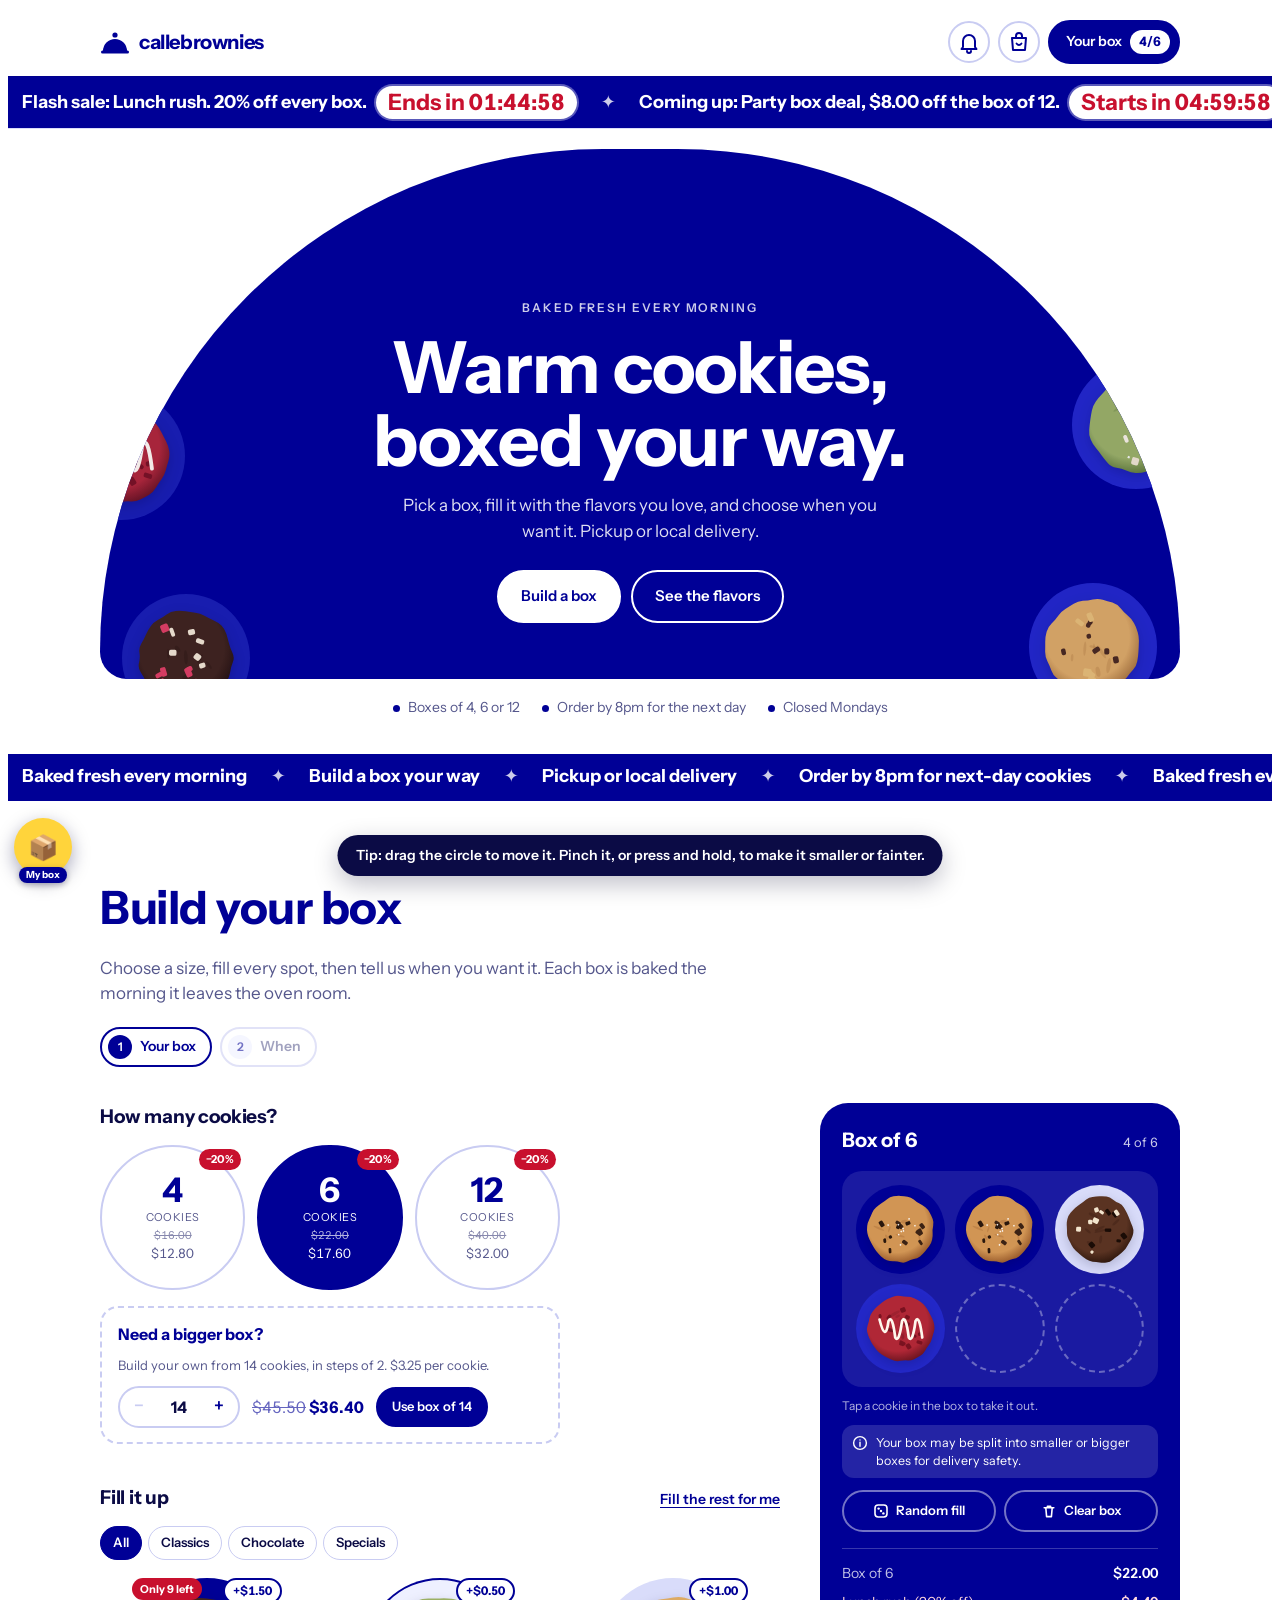
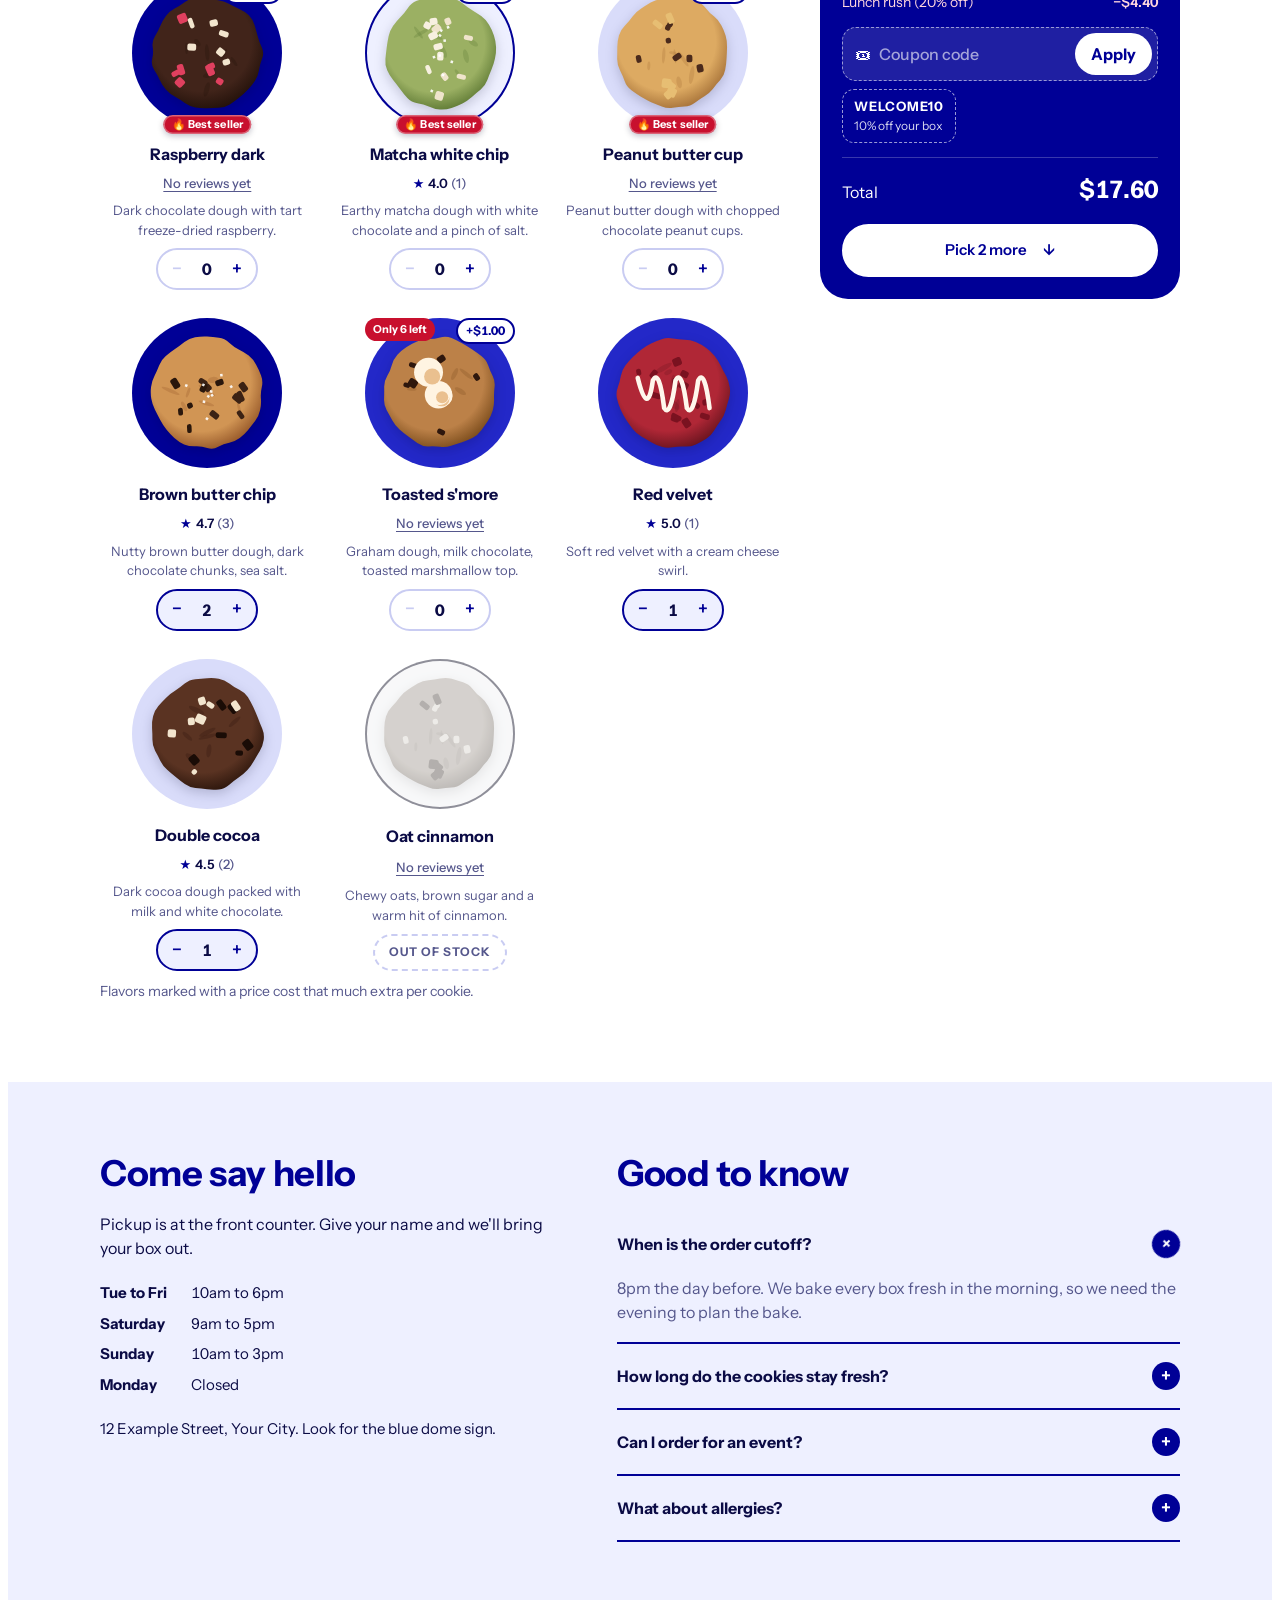
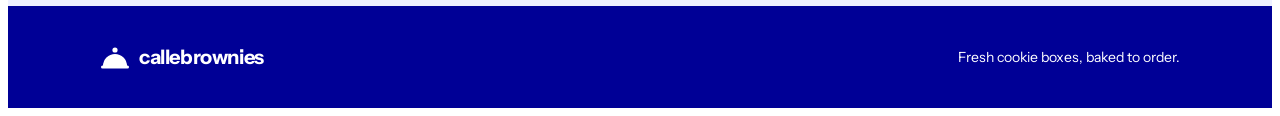
==== site/index.html @ 78f0a572 "Callebrownies: copy of the deliadmin shop, rebranded, with no Supabase/Netlify account attached Copi" ====
<!doctype html>
<html lang="en">
<head>
<meta charset="utf-8">
<meta name="viewport" content="width=device-width, initial-scale=1">
<meta name="theme-color" content="#000096">
<meta name="referrer" content="strict-origin-when-cross-origin">
<title>Callebrownies Cookie Boxes</title>
<link rel="icon" href="data:image/svg+xml,%3Csvg xmlns='http://www.w3.org/2000/svg' viewBox='0 0 32 32'%3E%3Ccircle cx='16' cy='16' r='15' fill='%23000096'/%3E%3C/svg%3E">
<link rel="preconnect" href="https://fonts.googleapis.com">
<link rel="preconnect" href="https://fonts.gstatic.com" crossorigin>
<link rel="stylesheet" href="https://fonts.googleapis.com/css2?family=Unbounded:wght@500;700;800&family=Instrument+Sans:wght@400;500;600;700&display=swap">
<link rel="stylesheet" href="styles.css">
</head>
<body>

<!-- ================= SHOP ================= -->
<div id="storeView">
<header class="top">
  <div class="wrap">
    <a class="logo" href="#top" aria-label="Callebrownies home">
      <span id="logoMark"><svg viewBox="0 0 30 24" aria-hidden="true"><path d="M3 21a12 12 0 0 1 24 0Z" fill="currentColor"/><circle cx="15" cy="5" r="2.6" fill="currentColor"/><rect x="1" y="20.5" width="28" height="3" rx="1.5" fill="currentColor"/></svg></span><span id="brandTxt">callebrownies</span>
    </a>
    <div class="top-actions">
      <button class="bagbtn bellbtn" id="bellBtn" type="button" aria-label="Notifications" aria-haspopup="dialog" aria-expanded="false"><svg viewBox="0 0 24 24" aria-hidden="true"><path d="M6 17V11a6 6 0 0 1 12 0v6l1.5 2h-15L6 17Z" fill="none" stroke="currentColor" stroke-width="2" stroke-linejoin="round"/><path d="M10 21a2 2 0 0 0 4 0" fill="none" stroke="currentColor" stroke-width="2" stroke-linecap="round"/></svg><span class="bagn" id="bellCount" hidden></span></button>
      <button class="bagbtn" id="moBtn" type="button" aria-label="My orders" title="My orders"><svg class="bagsvg" viewBox="0 0 24 24" aria-hidden="true"><path d="M5 8h14l-1 12H6L5 8Z" fill="none" stroke="currentColor" stroke-width="2" stroke-linejoin="round"/><path d="M9 8V6a3 3 0 0 1 6 0v2" fill="none" stroke="currentColor" stroke-width="2" stroke-linecap="round"/><path d="M9.5 13.5c.7 1 1.6 1.5 2.5 1.5s1.8-.5 2.5-1.5" fill="none" stroke="currentColor" stroke-width="1.8" stroke-linecap="round"/></svg><span class="bagn" id="moCount" hidden></span></button>
      <button class="pill" id="pillBtn" type="button">Your box <b id="pillCount">0/6</b></button>
    </div>
  </div>
  <div class="flash" id="flash" hidden aria-live="polite"></div>
</header>
<main id="top">
  <section class="hero wrap">
    <div class="dome" id="dome">
      <div class="hm" id="heroMedia" aria-hidden="true"></div><div class="ho" id="heroOverlay" aria-hidden="true"></div>
      <p class="eyebrow" id="heroEyebrow">Baked fresh every morning</p>
      <h1 id="heroTitle">Warm cookies, boxed your way.</h1>
      <p class="lede" id="heroLede">Pick a box, fill it with the flavors you love, and choose when you want it. Pickup or local delivery.</p>
      <div class="hero-ctas">
        <a class="btn btn-white" id="heroBtn1" href="#build">Build a box</a>
        <a class="btn btn-ghost" id="heroBtn2" href="#menu">See the flavors</a>
      </div>
    </div>
    <div class="hero-strip" id="heroStrip"></div>
  </section>

  <div id="lpTop"></div>
  <div class="marq" id="marq" hidden></div>

  <section class="build wrap" id="build">
    <div class="editbar" id="editBar" hidden></div>
    <div class="build-head">
      <h2 id="buildTitle">Build your box</h2>
      <p id="buildIntro">Choose a size, fill every spot, then tell us when you want it. Each box is baked the morning it leaves the oven room.</p>
      <div class="steps" role="tablist">
        <button class="step" id="tab1" type="button" aria-current="step"><i>1</i>Your box</button>
        <button class="step" id="tab2" type="button"><i>2</i>When</button>
      </div>
    </div>

    <div class="build-grid">
      <div class="build-main">
        <div id="step1">
          <div class="block">
            <h3 class="q">How many cookies?</h3>
            <div class="sizes" id="sizes"></div>
            <div class="gifthint" id="giftHint" hidden></div>
            <div class="custom" id="customBox" hidden></div>
          </div>
          <div class="block" id="menu">
            <div class="qrow">
              <h3 class="q">Fill it up</h3>
              <button class="linkbtn" id="fillRest" type="button">Fill the rest for me</button>
            </div>
            <div class="chips catbar" id="catBar" hidden></div>
            <div class="menu" id="menuGrid"></div>
            <p class="hint" id="xtraHint" hidden>Flavors marked with a price cost that much extra per cookie.</p>
          </div>
        </div>

        <div id="step2" hidden>
          <div class="block">
            <h3 class="q">How would you like it?</h3>
            <div class="choice" id="modes">
            </div>
            <p class="hint" id="modeHint"></p>
            <p class="hint cnote" id="cnoteSd" hidden></p>
          </div>
          <div class="block" id="dayBlock">
            <h3 class="q">Which day?</h3>
            <div class="days" id="days"></div>
            <p class="hint" id="daysHint"></p>
          </div>
          <div class="block" id="timeBlock">
            <h3 class="q">What time?</h3>
            <div class="choice" id="times"></div>
            <p class="hint cnote" id="cnoteSch" hidden></p>
          </div>
          <div class="block" id="extrasBlock">
            <h3 class="q">Add extras</h3>
            <div class="extras" id="extras"></div>
          </div>
          <div class="block">
            <label class="flbl" for="giftNote">Gift note or anything we should know (optional)</label>
            <textarea id="giftNote" rows="3" placeholder="Happy birthday, Sari! Love, Dimas"></textarea>
          </div>
          <div class="block">
            <button class="btn btn-line" id="backBtn" type="button">← Back to your box</button>
          </div>
        </div>
      </div>

      <aside class="boxpanel" aria-label="Your box">
        <div class="bp-head"><h3 id="bpTitle">Box of 6</h3><span id="bpCount" class="num">0 of 6</span></div>
        <div class="slots" id="slots"></div>
        <p class="bp-hint">Tap a cookie in the box to take it out.</p>
        <p class="bp-note"><svg viewBox="0 0 20 20" aria-hidden="true"><circle cx="10" cy="10" r="8" fill="none" stroke="currentColor" stroke-width="1.8"/><path d="M10 9v5M10 6.2v.1" stroke="currentColor" stroke-width="1.8" stroke-linecap="round"/></svg><span>Your box may be split into smaller or bigger boxes for delivery safety.</span></p>
        <div class="bp-tools">
          <button class="tool" id="randBtn" type="button"><svg viewBox="0 0 20 20" aria-hidden="true"><rect x="2.5" y="2.5" width="15" height="15" rx="4" fill="none" stroke="currentColor" stroke-width="2"/><circle cx="7" cy="7" r="1.5" fill="currentColor"/><circle cx="13" cy="13" r="1.5" fill="currentColor"/><circle cx="10" cy="10" r="1.5" fill="currentColor"/></svg><span id="randLabel">Random fill</span></button>
          <button class="tool" id="clearBtn" type="button"><svg viewBox="0 0 20 20" aria-hidden="true"><path d="M4 6h12M8 6V4h4v2M6 6l1 11h6l1-11" fill="none" stroke="currentColor" stroke-width="2" stroke-linecap="round" stroke-linejoin="round"/></svg>Clear box</button>
        </div>
        <dl class="lines" id="lines"></dl>
        <div class="giftwrap" id="giftBox" hidden></div>
        <div class="cpn" id="cpn">
          <div class="cpn-ap" id="cpnAp" hidden></div>
          <form class="cpn-f" id="cpnForm" autocomplete="off"><span class="cpn-ic" aria-hidden="true">🎟</span><input id="cpnIn" class="cpn-in" placeholder="Coupon code" maxlength="20" aria-label="Coupon code" autocapitalize="characters" spellcheck="false"><button class="cpn-b" type="submit">Apply</button></form>
          <p class="cpn-m" id="cpnMsg" role="status" hidden></p>
          <div class="cpn-ch" id="cpnCh"></div>
        </div>
        <div class="total"><span>Total</span><strong id="total">$0.00</strong></div>
        <button class="btn cta" id="panelCta" type="button">Pick 6 more</button>
        <p class="ctamsg" id="ctaMsg" role="alert" hidden>Please choose a courier first.</p>
      </aside>
    </div>
  </section>

  <div id="lpBottom"></div>
  <section class="visit" id="visit">
    <div class="wrap visit-grid">
      <div>
        <h2 id="visitTitle">Come say hello</h2>
        <p id="visitText">Pickup is at the front counter. Give your name and we'll bring your box out.</p>
        <dl class="hours" id="hours"></dl>
        <p class="addr" id="addr"></p>
      </div>
      <div class="faq">
        <h2 id="faqTitle">Good to know</h2>
        <div id="faqList"></div>
      </div>
    </div>
  </section>
</main>

<footer id="siteFoot">
  <div class="wrap">
    <span class="logo"><span id="ftMark"><svg viewBox="0 0 30 24" aria-hidden="true"><path d="M3 21a12 12 0 0 1 24 0Z" fill="currentColor"/><circle cx="15" cy="5" r="2.6" fill="currentColor"/><rect x="1" y="20.5" width="28" height="3" rx="1.5" fill="currentColor"/></svg></span><span id="ftBrand">callebrownies</span></span>
    <span><span id="ftText">Fresh cookie boxes, baked to order.</span></span>
  </div>
  <div class="wrap"><div class="ft-social" id="ftSocial" hidden></div></div>
</footer>

<div class="sheet" id="moSheet" hidden role="dialog" aria-modal="true" aria-label="My orders"><div class="sheet-card" id="moCard"></div></div>
<div class="bell-pop" id="bellPop" hidden role="dialog" aria-label="Notifications"><div class="bell-h"><b>🔔 Notifications</b><button class="x" type="button" data-bellclose aria-label="Close">✕</button></div><div class="bell-tabs" id="bellTabs" role="tablist"></div><div class="bell-list" id="bellList"></div></div>
<div class="gsheet" id="giftSheet" hidden><div class="gs-dim" data-gsclose></div><div class="gs-card" role="dialog" aria-modal="true" aria-labelledby="gsTitle"><button class="x gs-x" type="button" data-gsclose aria-label="Close">✕</button><div id="gsBody"></div></div></div>
<div class="pp-pop" id="ppPop" hidden role="dialog" aria-modal="true" aria-label="Payment proof sent"><div class="pp-fx" id="ppFx" aria-hidden="true"></div><div class="pp-card" id="ppCard"></div></div>
<div class="rnpop" id="rnPop" hidden role="status" aria-live="polite"></div>
<div class="sheet center" id="gdSheet" hidden role="alertdialog" aria-modal="true" aria-labelledby="gdTitle"><div class="sheet-card cw-card" id="gdCard"></div></div>
<div class="sheet center" id="slowSheet" hidden role="alertdialog" aria-modal="true" aria-labelledby="slowTitle"><div class="sheet-card cw-card sl-card" id="slowCard"></div></div>
<div class="sheet center" id="cwSheet" hidden role="alertdialog" aria-modal="true" aria-labelledby="cwTitle"><div class="sheet-card cw-card" id="cwCard"></div></div>
<div class="sheet" id="sdSheet" hidden role="dialog" aria-modal="true" aria-label="Sameday shipment"><div class="sheet-card sd-card" id="sdCard"></div></div>
<div class="sheet" id="rvSheet" hidden role="dialog" aria-modal="true" aria-label="Flavor reviews"><div class="sheet-card" id="rvCard"></div></div>

<div class="bar" aria-live="polite">
  <div><strong id="barTotal">$0.00</strong><small id="barSub">0 of 6 picked</small></div>
  <div class="barr"><button class="barrand" id="barRand" type="button" hidden aria-label="Random fill"></button><button class="btn" id="barCta" type="button">Pick 6 more</button></div>
</div>
<button class="fab" id="fab" type="button" hidden aria-label="Show my box"><span class="fab-pl" id="fabPl"><span class="fab-ic" id="fabIc" aria-hidden="true"></span></span><small class="fab-tx" id="fabTx"></small></button>

<div class="sheet" id="bsPop" hidden role="dialog" aria-modal="true" aria-labelledby="bsPopTitle">
  <div class="sheet-card">
    <div class="sheet-top"><h3 id="bsPopTitle">Choose a courier</h3><button class="x" id="bsPopX" type="button" aria-label="Close">✕</button></div>
    <div class="form" id="bsPopBody"></div>
    <button class="btn btn-blue" id="bsPopDone" type="button" style="width:100%;margin-top:14px">Done</button>
  </div>
</div>
<div class="sheet" id="sheet" hidden role="dialog" aria-modal="true" aria-labelledby="sheetTitle">
  <div class="sheet-card">
    <div id="checkoutView">
      <div class="sheet-top"><h3 id="sheetTitle">Checkout</h3><button class="x" id="closeSheet" type="button" aria-label="Close">✕</button></div>
      <div class="summary" id="summary"></div>
      <form class="form" id="coForm" novalidate>
        <h4>Contact</h4>
        <div class="field"><label for="coName">Full name</label><input id="coName" required autocomplete="name"></div>
        <div class="field"><label for="coPhone">WhatsApp number</label><input id="coPhone" type="tel" inputmode="numeric" pattern="[0-9]{8,15}" maxlength="24" required autocomplete="tel-national" placeholder="Numbers only, e.g. 81234567890"></div>
        <div class="field"><label for="coEmail">Email</label><input id="coEmail" type="email" required autocomplete="email"></div>
        <div class="field"><span class="flbl" style="font-weight:600;font-size:14px">Send order updates by</span>
          <div style="display:flex;flex-wrap:wrap;gap:6px 18px"><label class="chk"><input type="radio" name="coNotify" value="whatsapp"> WhatsApp</label><label class="chk"><input type="radio" name="coNotify" value="email"> Email</label><label class="chk"><input type="radio" name="coNotify" value="both" checked> Both</label></div></div>
        <div class="field" id="addrFields" hidden><label for="coAddr">Delivery address</label><textarea id="coAddr" rows="3" autocomplete="street-address" placeholder="Street, number, area, city"></textarea>
          <p class="addrwarn" role="note">⚠️ <b>Please make sure your address is really accurate.</b> We're not responsible for deliveries to a wrong address.</p>
          <div class="placex" id="placeNoteWrap" hidden><label for="coDNote">Note for the driver <small class="note">(optional)</small></label><textarea id="coDNote" rows="2" maxlength="200" placeholder="e.g. Green gate next to Indomaret, house no. 6, ring the bell"></textarea></div>
          <div class="placex" id="placePhotoWrap" hidden><span class="flbl">Photo of your place <small class="note">(optional)</small></span>
            <div class="colin" style="flex-wrap:wrap"><label class="ghost mqbtn" id="coPhotoBtn">📷 Add photo<input type="file" accept="image/*" hidden id="coPhoto"></label><img id="coPhotoPrev" class="placeprev" hidden alt="Your place"><button type="button" class="ghost" id="coPhotoRm" hidden>Remove</button></div>
            <small class="note">Helps the courier find you. Only the shop and you can see it, and it's deleted a few days after delivery.</small></div></div>
        <div class="field bssum" id="bsSum" hidden></div>
        <div class="field bsbox" id="bsBox" hidden>
          <span class="flbl" style="font-weight:600;font-size:14px">Courier</span>
          <p class="note" style="margin:2px 0 8px">Search your area, then pick a courier. The price is for this order only.</p>
          <div class="bsrow"><input id="bsArea" placeholder="Area, sub-district or postal code" autocomplete="off" aria-label="Delivery area"><div class="bslist" id="bsAreaList" hidden></div></div>
          <div class="bsbtns"><button type="button" class="ghost" id="bsFind">📍 Find my address on the map</button><button type="button" class="ghost" id="bsGeo">Use my current location</button><button type="button" class="ghost" id="bsPick">🗺️ Pick on the map</button></div>
          <div class="bsmap" id="bsMap" hidden></div>
          <p class="note" id="bsMapHint" hidden style="margin:4px 0 0">Drag the pin (or tap the map) to your exact door. Prices update by themselves.</p>
          <p class="note" id="bsPlace" hidden></p>
          <div class="bsopts" id="bsOpts"></div>
          <p class="err" id="bsErr" hidden></p>
        </div>
        <p class="err" id="coErr" hidden></p>
        <button class="btn btn-blue" type="submit" id="placeBtn">Place order</button>
        <p class="note" id="coNote"></p>
      </form>
    </div>
    <div id="doneView" hidden>
      <div class="done-box" id="doneBox">
        <div id="dnFx" aria-hidden="true"></div>
        <div class="badge" id="doneBadge">✓</div>
        <h3 id="doneTitle">Order placed</h3>
        <p id="doneText"></p>
        <span class="code" id="doneCode"></span>
        <p class="dn-urgent" id="doneUrgent"></p>
        <div class="dn-cd" id="doneCd"></div>
        <div class="dn-pm" id="donePM"></div>
        <button class="btn btn-blue dn-pay" id="donePay" type="button">Pay now</button>
        <button class="btn btn-ghost-blue" id="newBox" type="button">Build another box</button>
        <button class="linkbtn dn-track" id="doneClose" type="button">Track my order</button>
      </div>
    </div>
  </div>
</div>
</div>

<div class="toast" id="toast" hidden role="status"></div>
<script src="config.js"></script>
<script src="backend.js"></script>
<script src="sb.js"></script>
<script src="app.js"></script>
</body>
</html>
---- site/styles.css ----
:root{
  --blue:#000096;
  --blue-2:#2328C8;
  --ink:#0B0B45;
  --muted:#55578C;
  --ice:#EEF0FF;
  --ice-2:#D9DCFA;
  --white:#FFFFFF;
  --line:#C9CCF2;
  --red:#C8102E;
  --display:"Unbounded","Arial Black",system-ui,sans-serif;
  --body:"Instrument Sans",system-ui,-apple-system,"Segoe UI",sans-serif;
  --r-pill:999px;
  color-scheme:light;
}
*{box-sizing:border-box}
[hidden]{display:none!important}
html{scroll-behavior:smooth}
@media (prefers-reduced-motion:reduce){html{scroll-behavior:auto}*{animation:none!important;transition:none!important}}
body.in-store{background:var(--pagebg,#fff)}
#storeView{font-family:var(--body);color:var(--ink)}
body{background:var(--white);color:var(--ink);font-family:var(--body);font-size:16px;line-height:1.5;-webkit-font-smoothing:antialiased}
button,input,textarea,select{font:inherit;color:inherit}
button{cursor:pointer}
:focus-visible{outline:3px solid var(--blue-2);outline-offset:3px}
h1,h2,h3{font-family:var(--display);margin:0;text-wrap:balance;letter-spacing:-.01em}
p{margin:0}
.wrap{max-width:1120px;margin:0 auto;padding-inline:20px}
.num{font-variant-numeric:tabular-nums}

/* Header */
.top{position:sticky;top:env(safe-area-inset-top,0px);z-index:30;background:color-mix(in srgb,var(--white) 92%,transparent);backdrop-filter:blur(8px);border-bottom:1px solid var(--ice-2)}
.top .wrap{display:flex;align-items:center;justify-content:space-between;gap:12px;padding-block:12px}
.top-actions{display:flex;align-items:center;gap:8px}
.logo{display:flex;align-items:center;gap:9px;text-decoration:none;color:var(--blue);font-family:var(--display);font-weight:800;font-size:20px;letter-spacing:-.02em}
.logo svg{width:30px;height:24px}
.pill{display:inline-flex;align-items:center;gap:8px;border:2px solid var(--blue);background:var(--blue);color:var(--white);border-radius:var(--r-pill);padding:8px 8px 8px 16px;font-weight:600;font-size:14px}
.pill b{background:var(--white);color:var(--blue);border-radius:var(--r-pill);padding:2px 9px;font-size:13px;font-variant-numeric:tabular-nums}
.pill{white-space:nowrap}
@media (max-width:900px){body.in-store .toast{bottom:calc(100px + env(safe-area-inset-bottom,0px))}}

/* Announcer banner (pinned under the header) */
.flash{position:relative;overflow:hidden;background:var(--fl-bg,var(--red));color:var(--fl-ink,#fff);border-top:1px solid rgba(0,0,0,.06)}
.flash:not(.pinned){position:relative}
.flash .fw{display:flex;align-items:center;justify-content:center;gap:6px 12px;flex-wrap:wrap;padding:8px 16px;font-weight:700;text-align:center;font-size:14px;position:relative;z-index:1}
.flash.sz-S .fw{font-size:12px}.flash.sz-L .fw{font-size:17px;padding-block:11px}
.flash svg{width:16px;height:16px;flex:none}
.flash .fimg{height:34px;width:auto;max-width:64px;object-fit:contain;border-radius:8px;flex:none}
.flash.sz-L .fimg{height:44px;max-width:80px}.flash.sz-S .fimg{height:26px}
.flash.fx-img .fimg{animation:flimg 1.6s ease-in-out infinite;transform-origin:50% 90%}
@keyframes flimg{0%,100%{transform:rotate(-6deg) scale(1)}50%{transform:rotate(6deg) scale(1.12)}}
.flash .cdn{font-family:var(--display);font-variant-numeric:tabular-nums;background:var(--fl-cdbg,#fff);color:var(--fl-cd,var(--red));border-radius:var(--r-pill);padding:3px 12px;font-size:1em;font-weight:800;white-space:nowrap;box-shadow:0 0 0 2px rgba(255,255,255,.35)}
.flash.fx-cd .cdn{animation:flcd 1s ease-in-out infinite}
@keyframes flcd{0%,100%{transform:scale(1);box-shadow:0 0 0 0 color-mix(in srgb,var(--fl-cd,#C8102E) 55%,transparent)}50%{transform:scale(1.07);box-shadow:0 0 0 7px color-mix(in srgb,var(--fl-cd,#C8102E) 0%,transparent)}}
.flash.fx-cd::after{content:"";position:absolute;inset:0;background:linear-gradient(100deg,transparent 35%,rgba(255,255,255,.35) 50%,transparent 65%);transform:translateX(-100%);animation:flsweep 3.2s ease-in-out infinite;pointer-events:none}
@keyframes flsweep{0%,55%{transform:translateX(-100%)}100%{transform:translateX(100%)}}
.top .flash .fw{padding-block:8px}
.top .flash.sz-L .fw{padding-block:11px}

/* Hero */
.hero{padding-block:20px 8px}
.dome{position:relative;overflow:hidden;background:var(--blue);color:var(--white);border-radius:min(48vw,520px) min(48vw,520px) 28px 28px;padding:clamp(88px,14vw,150px) 20px 56px;text-align:center}
.dome .eyebrow{font-size:12px;font-weight:600;letter-spacing:.16em;text-transform:uppercase;opacity:.8}
.dome h1{font-size:clamp(34px,6.4vw,72px);line-height:1.02;font-weight:800;margin:14px auto 16px;max-width:12ch}
.dome p.lede{max-width:44ch;margin:0 auto;font-size:17px;opacity:.88}
.hero-ctas{display:flex;flex-wrap:wrap;justify-content:center;gap:10px;margin-top:26px}
.btn{display:inline-flex;align-items:center;justify-content:center;gap:8px;border-radius:var(--r-pill);padding:13px 22px;font-weight:600;font-size:15px;border:2px solid currentColor;text-decoration:none;transition:transform .15s ease,background .15s ease}
.btn:active{transform:scale(.97)}
.btn-white{background:var(--white);color:var(--blue);border-color:var(--white)}
.btn-ghost{background:transparent;color:var(--white)}
.btn-blue{background:var(--blue);color:var(--white);border-color:var(--blue)}
.btn-line{background:var(--white);color:var(--blue);border-color:var(--blue)}
.btn-sm{padding:8px 14px;font-size:13px}
.btn[disabled]{background:var(--ice-2);border-color:var(--ice-2);color:var(--muted);cursor:not-allowed}
.dome > :not(.float):not(.hm):not(.ho){position:relative;z-index:1}
.dome .hm,.dome .ho{position:absolute;inset:0;z-index:0}
@media (min-width:1000px){.hrsticky{position:sticky;top:8px;z-index:6;max-height:90vh;overflow:auto}}
.dome .hm{background-size:cover;background-position:center}
.dome .hm video{width:100%;height:100%;object-fit:cover;display:block}
.dome .ho{background:#000;opacity:0}
.dome.nofloat .float{display:none}
.float{position:absolute;z-index:1;opacity:.95;width:clamp(64px,11vw,128px);aspect-ratio:1;animation:bob 6s ease-in-out infinite}
.float:nth-child(2n){animation-delay:-3s}
@media (max-width:640px){.float{width:58px}.float.hid-ph{display:none}}
@media (min-width:641px){.float.hid-pc{display:none}}
@keyframes bob{50%{transform:translateY(-10px) rotate(6deg)}}
.float.fx-spin{animation:fspin 9s linear infinite}
.float.fx-pulse{animation:fpulse 3.2s ease-in-out infinite}
.float.fx-wiggle{animation:fwig 2.6s ease-in-out infinite}
.float.fx-none{animation:none}
@keyframes fspin{to{transform:rotate(360deg)}}
@keyframes fpulse{50%{transform:scale(1.14)}}
@keyframes fwig{0%,100%{transform:rotate(-9deg)}50%{transform:rotate(9deg)}}
.hero-strip{display:flex;justify-content:center;flex-wrap:wrap;gap:8px 22px;margin-top:18px;color:var(--muted);font-size:14px}
.hero-strip span::before{content:"";display:inline-block;width:7px;height:7px;border-radius:50%;background:var(--blue);margin-right:8px;vertical-align:middle}

/* Plate + cookie */
.plate{display:grid;place-items:center;border-radius:50%;aspect-ratio:1;width:100%;container-type:inline-size}
.plate svg{width:var(--ck,84%);height:var(--ck,84%);display:block;filter:drop-shadow(0 4px 6px rgba(0,0,40,.18))}
.plate .ph{width:var(--ck,84%);height:var(--ck,84%);display:block;border-radius:50%;object-fit:cover;box-shadow:0 4px 10px rgba(0,0,40,.22);user-select:none;-webkit-user-drag:none}
.plate .ph.cut{border-radius:0;object-fit:contain;box-shadow:none;filter:drop-shadow(0 4px 6px rgba(0,0,40,.25))}
.plate .ini{font-family:var(--display);font-weight:800;font-size:clamp(11px,30cqw,44px);line-height:1;color:var(--blue);letter-spacing:-.02em}
.plate.dark .ini{color:var(--white)}
.noimg-t{display:-webkit-box;-webkit-line-clamp:3;-webkit-box-orient:vertical;overflow:hidden;font-weight:700;font-size:13px;line-height:1.2;text-align:center;color:var(--white);overflow-wrap:anywhere;padding:2px}
.card .plate.blank,.slot.filled .plate.blank{animation:bobE 4.2s ease-in-out infinite;animation-delay:calc(var(--i,0) * -.65s)}
.card.out .plate.blank{animation:none}
@keyframes bobE{0%,100%{translate:0 0}50%{translate:0 -4px}}
.slot.filled .noimg-t{animation:idle 4.2s ease-in-out infinite;animation-delay:calc(var(--i,0) * -.65s)}
.fly-t{display:grid;place-items:center;width:100%;height:100%;background:var(--blue);color:var(--white);border-radius:999px;font-weight:700;font-size:12px;text-align:center;padding:4px;line-height:1.15;overflow:hidden}
.nophoto{font-size:12px;color:var(--muted);font-weight:600;text-align:center;padding:8px 0}

/* Builder */
.build{padding-block:64px 40px}
.build-head{display:grid;gap:14px;max-width:640px}
.build-head h2{font-size:clamp(30px,4.6vw,46px);font-weight:800;color:var(--blue)}
.build-head p{color:var(--muted);font-size:17px}
.steps{display:flex;gap:8px;flex-wrap:wrap;margin-top:6px}
.step{display:inline-flex;align-items:center;gap:8px;border:2px solid var(--line);background:var(--white);border-radius:var(--r-pill);padding:6px 14px 6px 6px;font-weight:600;font-size:14px;color:var(--muted)}
.step i{font-style:normal;display:grid;place-items:center;width:24px;height:24px;border-radius:50%;background:var(--ice);font-size:12px;color:var(--blue)}
.step[aria-current="step"]{border-color:var(--blue);color:var(--blue)}
.step[aria-current="step"] i{background:var(--blue);color:var(--white)}
.step.done i{background:var(--blue);color:var(--white)}
.step[disabled]{opacity:.55;cursor:not-allowed}

.build-grid{display:grid;grid-template-columns:minmax(0,1fr) 360px;gap:40px;margin-top:36px;align-items:start}
@media (max-width:900px){.build-grid{grid-template-columns:minmax(0,1fr)}}
.q{font-size:19px;font-weight:700;color:var(--ink);margin-bottom:14px}
.qrow{display:flex;justify-content:space-between;align-items:baseline;gap:12px;flex-wrap:wrap;margin-bottom:14px}
.qrow .q{margin:0}
.linkbtn{background:none;border:0;padding:0;color:var(--blue);font-weight:600;text-decoration:underline;text-underline-offset:3px;font-size:14px}
.linkbtn[disabled]{color:var(--muted);text-decoration:none;cursor:default}
.block + .block{margin-top:40px}
#build,#step2{scroll-margin-top:calc(124px + env(safe-area-inset-top,0px))}

.sizes{display:grid;grid-template-columns:repeat(3,minmax(0,1fr));gap:12px;max-width:460px}
.size{position:relative;aspect-ratio:1;border-radius:50%;border:2px solid var(--line);background:var(--white);display:grid;place-content:center;text-align:center;gap:2px;transition:background .15s,border-color .15s}
.size strong{font-family:var(--display);font-size:clamp(26px,5vw,34px);font-weight:700;line-height:1;color:var(--blue)}
.size span{font-size:13px;color:var(--muted)}
.size s{font-size:11px;opacity:.7;display:block}
.size small{font-size:11px;color:var(--muted);letter-spacing:.04em}
.size .saletag{position:absolute;top:2px;right:2px;background:var(--red);color:var(--white);font-size:11px;font-weight:700;border-radius:var(--r-pill);padding:2px 7px}
.marq{--mbg:#000096;--mfg:#fff;--msz:18px;--mfont:var(--display);background:var(--mbg);color:var(--mfg);font-family:var(--mfont);font-size:var(--msz);line-height:1.2;overflow:hidden;white-space:nowrap;padding:.7em 0;margin:28px 0 8px}
.marq .track{display:flex;width:max-content;animation:mq var(--mdur,30s) linear infinite;will-change:transform}
.marq:hover .track{animation-play-state:paused}
.marq .set{display:flex;align-items:center;flex:none}
.marq .mt{padding:0 .8em;font-weight:700}
.marq .mi{height:2.2em;width:auto;max-width:none;margin:-.5em .5em;display:block;object-fit:contain;flex:none}
.marq .mdot{padding:0 .5em;opacity:.8}
@keyframes mq{to{transform:translateX(-50%)}}
.marq.still{overflow-x:auto}.marq.still .track{animation:none}
.marq.prev{margin:0;border-radius:14px}
.mqgrid{display:grid;gap:16px}
.mqimgs{display:flex;flex-wrap:wrap;gap:10px;align-items:center}
.mqimgs .th{position:relative;width:64px;height:64px;border-radius:14px;border:1px solid var(--ice-2);background:var(--ice);display:grid;place-items:center}
.mqimgs .th img{max-width:52px;max-height:52px;object-fit:contain}
.mqimgs .th button{position:absolute;top:-8px;right:-8px;width:24px;height:24px;border-radius:50%;border:0;background:var(--red);color:#fff;font-size:14px;line-height:1;display:grid;place-items:center}
.mqbtn{display:inline-grid;place-items:center;cursor:pointer;min-height:40px;padding:0 14px}
.colin{display:flex;gap:8px;align-items:center}
.colin input[type=color]{width:44px;height:40px;padding:2px;border:1.5px solid var(--line);border-radius:10px;background:var(--white);flex:none}
.colin .in{min-width:0}
.lp{padding-block:clamp(36px,6vw,72px)}
.lp-in{display:grid;gap:28px;align-items:center;grid-template-columns:minmax(0,1fr)}
@media (min-width:761px){.lp.l-right .lp-in,.lp.l-left .lp-in{grid-template-columns:minmax(0,1fr) minmax(0,1fr)}.lp.l-left .lp-media{order:-1}}
.lp h2{font-size:clamp(26px,4vw,42px);font-weight:800;margin:0 0 12px;line-height:1.1}
.lp p{white-space:pre-line;margin:0 0 18px;max-width:60ch;font-size:17px}
.lp.l-full .lp-in,.lp.l-text .lp-in{text-align:center;justify-items:center}
.lp.l-full p,.lp.l-text p{margin-inline:auto}
.lp-media{min-width:0;width:100%}
.lp-media img,.lp-media video{width:100%;height:auto;border-radius:22px;display:block}
.lp-media .vf{position:relative;aspect-ratio:16/9;border-radius:22px;overflow:hidden;background:#000}
.lp-media .vf iframe{position:absolute;inset:0;width:100%;height:100%;border:0}
.lp .btn{border-color:currentColor}
#logoMark img,#ftMark img{height:28px;width:auto;display:block;border-radius:6px}
#logoMark,#ftMark{display:inline-flex}
.lpsec{padding:0}.lpsec>summary{cursor:pointer;list-style:none;padding:18px 20px;font-family:var(--display);font-weight:800;font-size:17px;color:var(--blue);display:flex;justify-content:space-between;align-items:center;gap:12px}
.lpsec>summary::-webkit-details-marker{display:none}.lpsec>summary::after{content:"+";font-size:22px}.lpsec[open]>summary::after{content:"−"}
.lpsec>.lpbody{padding:0 20px 20px;display:grid;gap:14px}
.lpthumb{max-width:240px;max-height:150px;border-radius:12px;border:1px solid var(--ice-2);display:block;background:var(--ice)}
.lpblock{border:1.5px solid var(--ice-2);border-radius:16px;padding:14px;display:grid;gap:12px}
.bagbtn{position:relative;display:inline-flex;align-items:center;justify-content:center;gap:0;border:2px solid var(--line);background:var(--white);color:var(--blue);border-radius:var(--r-pill);height:42px;width:42px;padding:0;font-weight:600;font-size:14px;white-space:nowrap}
.bagbtn svg{width:24px;height:24px;flex:none}
.bagbtn:hover{border-color:var(--blue)}
.bagsvg{transform-origin:50% 25%;animation:bagsway 3.4s ease-in-out infinite}
@keyframes bagsway{0%,68%,100%{transform:rotate(0)}74%{transform:rotate(-16deg) translateY(-2px)}80%{transform:rotate(13deg)}86%{transform:rotate(-8deg)}92%{transform:rotate(4deg)}}
.bagbtn.hot{border-color:var(--red);color:var(--red)}
.bagbtn.hot::after{content:"";position:absolute;inset:-4px;border-radius:50%;border:2px solid var(--red);animation:bagring 1.6s ease-out infinite;pointer-events:none}
@keyframes bagring{0%{transform:scale(.9);opacity:.8}100%{transform:scale(1.35);opacity:0}}
.bellbtn.ring svg{transform-origin:50% 10%;animation:bellring 2.8s ease-in-out infinite}
@keyframes bellring{0%,60%,100%{transform:rotate(0)}66%{transform:rotate(18deg)}72%{transform:rotate(-16deg)}78%{transform:rotate(11deg)}84%{transform:rotate(-7deg)}90%{transform:rotate(3deg)}}
.bell-pop{position:fixed;z-index:70;top:calc(env(safe-area-inset-top,0px) + 64px);right:16px;width:min(390px,calc(100vw - 32px));max-height:min(78vh,600px);display:flex;flex-direction:column;background:var(--white);border:1.5px solid var(--line);border-radius:24px;box-shadow:0 18px 50px rgba(0,0,60,.25);overflow:hidden;animation:pppop .3s cubic-bezier(.2,1.3,.4,1) both;transform-origin:top right}
.bell-h{display:flex;justify-content:space-between;align-items:center;padding:16px 16px 8px 18px;color:var(--ink);font-size:22px;font-family:var(--display)}
.bell-h .x{width:36px;height:36px;font-size:15px}
.bell-tabs{display:flex;gap:8px;flex-wrap:wrap;padding:6px 16px 10px}
.bell-tabs button{border:1.5px solid var(--blue);background:var(--white);color:var(--blue);border-radius:var(--r-pill);padding:6px 14px;font-size:13px;font-weight:700}
.bell-tabs button[aria-selected="true"]{background:var(--blue);color:#fff}
.bell-list{overflow:auto;display:grid;gap:10px;padding:4px 14px 16px;align-content:start}
.bell-it{display:grid;grid-template-columns:auto minmax(0,1fr) auto;gap:12px;align-items:center;text-align:left;width:100%;border:1.5px solid transparent;border-radius:18px;background:var(--ice);padding:12px 14px;font:inherit;color:var(--ink);position:relative;cursor:pointer}
.bell-it:hover{border-color:var(--blue)}
.bell-it.new{border-color:var(--blue)}
.bell-it.new::after{content:"";position:absolute;top:10px;right:12px;width:9px;height:9px;border-radius:50%;background:var(--red)}
.bell-ic{width:42px;height:42px;border-radius:12px;background:var(--white);display:grid;place-items:center;font-size:22px;align-self:start}
.bell-tx{display:grid;gap:3px;min-width:0}
.bell-tx small{font-size:12px;color:var(--muted);font-weight:700}
.bell-tx b{font-size:15px;line-height:1.3;overflow-wrap:anywhere}
.bell-tx span{font-size:14px;line-height:1.45;color:var(--ink);overflow-wrap:anywhere}
.bell-ch{font-size:22px;color:var(--blue);font-weight:700}
.bell-code{display:inline-block;justify-self:start;border:1.5px dashed var(--blue);border-radius:10px;padding:4px 10px;font-weight:700;color:var(--blue);font-size:13px;margin-top:2px}
.card.hl{animation:cardhl 2.4s ease-out}
@keyframes cardhl{0%,30%{box-shadow:0 0 0 4px var(--blue),0 0 24px rgba(0,0,150,.45)}100%{box-shadow:0 0 0 0 transparent}}
.bell-empty{padding:26px 16px;text-align:center;color:var(--muted);font-size:14px}
.bagn{position:absolute;top:-6px;right:-4px;min-width:20px;height:20px;border-radius:10px;background:var(--red);color:#fff;font-size:11px;font-weight:700;display:grid;place-items:center;padding:0 5px}
@media (max-width:520px){.top-actions{gap:6px}}
@media (max-width:420px){.bagbtn{width:34px;height:34px}.bagbtn svg{width:20px;height:20px}.top-actions{gap:4px}.top .logo{font-size:15px;gap:5px}.top .logo svg{width:22px}.pill{padding:6px 5px 6px 9px;font-size:12px}.top .wrap{gap:8px}}
.btn-ghost-blue{background:transparent;color:var(--blue);border:2px solid var(--line)}
.bp-note{display:flex;gap:8px;align-items:flex-start;font-size:12.5px;line-height:1.4;margin:10px 0 0;background:rgba(255,255,255,.14);border-radius:12px;padding:9px 10px}
.bp-note svg{width:16px;height:16px;flex:none;margin-top:1px}
.editbar{display:flex;flex-wrap:wrap;gap:10px;align-items:center;justify-content:space-between;background:#FFF3C4;color:#5A4200;border-radius:16px;padding:12px 16px;margin-bottom:16px;font-size:14px}
.editbar button{border:1.5px solid #5A4200;background:transparent;color:#5A4200;border-radius:var(--r-pill);padding:6px 12px;font-weight:600;font-size:13px}
.drawer-card .seg{width:100%;border-radius:18px}.drawer-card .seg button{flex:1 1 auto}
.rrow{display:grid;gap:8px;padding:12px 0;border-bottom:1px solid var(--ice-2)}
.rrow:last-child{border-bottom:0}
.rstars{display:flex;gap:2px}.rstars button{border:0;background:none;font-size:28px;line-height:1;color:var(--line);padding:2px 3px}.rstars button.on{color:#E8A400}
.cnote{background:#FFF3C4;color:#5A4200;border-radius:14px;padding:12px 14px;font-size:14px;display:grid;gap:4px}
.cbox{border:1.5px solid var(--line);border-radius:18px;padding:14px 16px;display:grid;gap:10px}
.cphotos{display:flex;flex-wrap:wrap;gap:8px}.cphotos img{width:84px;height:84px;object-fit:cover;border-radius:10px;border:1px solid var(--line)}
.chk,.form .chk,.field .chk{display:flex!important;flex-direction:row;gap:10px;align-items:center;font-size:14px;font-weight:400}.chk input,.form .chk input,.field .chk input{width:auto!important;min-height:0;padding:0;margin:0;flex:none;border:0;box-shadow:none}
#modal{z-index:120}
.paywarn{font-size:14px;margin:0;color:var(--muted)}
.cd{font-family:var(--display);font-variant-numeric:tabular-nums;font-weight:700}
.mo-list{display:grid;gap:10px;margin-top:14px}
.mo-card{display:grid;gap:6px;text-align:left;border:1.5px solid var(--line);background:var(--white);border-radius:18px;padding:14px 16px;width:100%}
.mo-card:hover{border-color:var(--blue)}
.mo-row{display:flex;justify-content:space-between;gap:10px;align-items:center;flex-wrap:wrap}
.mo-code{font-family:var(--display);font-weight:700;color:var(--blue)}
.mo-chip{border-radius:var(--r-pill);padding:3px 10px;font-size:12px;font-weight:700}
.mo-sub{font-size:13px;color:var(--muted)}
.mo-pay{background:var(--ice);border-radius:18px;padding:16px;display:grid;gap:12px}
.mo-pay pre{margin:0;font-family:var(--body);white-space:pre-wrap;font-size:14px;background:var(--white);border-radius:12px;padding:10px 12px}
.mo-big{font-family:var(--display);font-size:22px;font-weight:700;color:var(--blue)}
.mo-bar{height:6px;border-radius:3px;background:var(--line);overflow:hidden}.mo-bar i{display:block;height:100%;background:var(--blue)}
.track-l{list-style:none;margin:0;padding:0;display:grid;gap:0}
.track-l li{position:relative;display:flex;gap:12px;align-items:flex-start;padding:0 0 16px 0;font-size:14px;color:var(--muted)}
.track-l li:last-child{padding-bottom:0}
.track-l li::before{content:"";position:absolute;left:11px;top:24px;bottom:0;width:2px;background:var(--line)}
.track-l li:last-child::before{display:none}
.track-l .dot{width:24px;height:24px;border-radius:50%;border:2px solid var(--line);background:var(--white);display:grid;place-items:center;font-size:12px;flex:none;color:#fff;z-index:1}
.track-l li.done{color:var(--ink)}.track-l li.done .dot{background:var(--blue);border-color:var(--blue)}.track-l li.done::before{background:var(--blue)}
.track-l li.now{color:var(--ink);font-weight:700}.track-l li.now .dot{border-color:var(--blue);background:var(--white);box-shadow:0 0 0 4px var(--ice)}
.track-l li small{display:block;font-weight:400;color:var(--muted)}
.proofimg{max-width:100%;max-height:260px;border-radius:12px;border:1px solid var(--line);display:block}
.mo-back{border:0;background:none;color:var(--blue);font-weight:600;padding:0;font-size:14px}
.mo-find{margin-top:16px}
.custom{margin-top:16px;max-width:460px;border:2px dashed var(--line);border-radius:18px;padding:14px 16px;display:grid;gap:10px;background:var(--white)}
.custom[data-on="true"]{border:2px solid var(--blue);background:var(--ice)}
.custom h4{margin:0;font-size:16px;color:var(--blue)}
.custom p{margin:0;font-size:13px;color:var(--muted)}
.custom .crow{display:flex;flex-wrap:wrap;align-items:center;gap:12px}
.custom .stepper input{width:48px;border:0;background:transparent;text-align:center;font:inherit;font-weight:700;color:inherit;-moz-appearance:textfield;outline-offset:2px}
.custom .stepper input::-webkit-outer-spin-button,.custom .stepper input::-webkit-inner-spin-button{-webkit-appearance:none;margin:0}
.custom .cprice{font-weight:700;color:var(--blue);font-variant-numeric:tabular-nums}
.custom .cuse[disabled]{opacity:.7;cursor:default}
.size[aria-pressed="true"]{background:var(--blue);border-color:var(--blue)}
.size[aria-pressed="true"] strong,.size[aria-pressed="true"] span,.size[aria-pressed="true"] small{color:var(--white)}

.menu{display:grid;grid-template-columns:repeat(3,minmax(0,1fr));gap:28px 18px}
@media (max-width:520px){
  .menu{gap:22px 10px}
  .card h4{font-size:13px;line-height:1.25}
  .card p{font-size:11px;min-height:0}
  .stepper{padding:2px}
  .stepper button{width:26px;height:26px;font-size:16px}
  .stepper output{min-width:20px;font-size:14px}
  .xtra{font-size:10px!important;padding:1px 6px!important}
  .stk{font-size:9px!important;padding:2px 6px!important}
}
.card{display:grid;gap:8px;justify-items:center;text-align:center}
.pwrap{position:relative;width:100%;max-width:150px}
.stk{position:absolute;top:0;left:0;z-index:1;background:var(--red);color:var(--white);font-weight:700;font-size:11px;border-radius:var(--r-pill);padding:3px 8px;white-space:nowrap}
.xtra{position:absolute;top:0;right:0;z-index:1;background:var(--white);color:var(--blue);border:2px solid var(--blue);font-weight:700;font-size:12px;border-radius:var(--r-pill);padding:2px 8px;font-variant-numeric:tabular-nums}
.card h4{margin:6px 0 0;font-size:16px;font-weight:700}
.card.noimg{align-content:start}
.card.noimg h4{margin-top:0}
.card h4 .xtra{position:static;display:inline-block;margin-left:6px;vertical-align:middle}
.card p{font-size:13px;color:var(--muted);max-width:24ch;min-height:3em}
.card.out .plate{filter:grayscale(.85);opacity:.45}
.sold{font-size:12px;font-weight:700;color:var(--muted);text-transform:uppercase;letter-spacing:.08em;border:2px dashed var(--line);border-radius:var(--r-pill);padding:7px 14px}
.stepper{display:inline-flex;align-items:center;border:2px solid var(--line);border-radius:var(--r-pill);padding:3px}
.stepper button{width:32px;height:32px;border-radius:50%;border:0;background:transparent;font-size:18px;font-weight:600;color:var(--blue);display:grid;place-items:center}
.stepper button:hover:not([disabled]){background:var(--ice)}
.stepper button[disabled]{color:var(--line);cursor:not-allowed}
.stepper output{min-width:28px;text-align:center;font-weight:700;font-variant-numeric:tabular-nums}
.card.has .stepper{border-color:var(--blue);background:var(--ice)}

.choice{display:flex;flex-wrap:wrap;gap:10px}
.chip{border:2px solid var(--line);background:var(--white);border-radius:var(--r-pill);padding:10px 18px;font-weight:600;font-size:15px}
.chip[aria-pressed="true"]{background:var(--blue);border-color:var(--blue);color:var(--white)}
.chip[disabled]{opacity:.4;cursor:not-allowed}
.hint{font-size:14px;color:var(--muted);margin-top:10px}
.days{display:flex;gap:10px;overflow-x:auto;padding:4px 2px 10px;scroll-snap-type:x mandatory}
.day{flex:0 0 auto;width:70px;height:70px;border-radius:50%;border:2px solid var(--line);background:var(--white);display:grid;place-content:center;text-align:center;scroll-snap-align:start;line-height:1.1}
.day small{font-size:11px;color:var(--muted);text-transform:uppercase;letter-spacing:.06em}
.day strong{font-family:var(--display);font-size:22px;font-weight:700;color:var(--blue)}
.day[aria-pressed="true"]{background:var(--blue);border-color:var(--blue)}
.day[aria-pressed="true"] small,.day[aria-pressed="true"] strong{color:var(--white)}
.day[disabled]{background:var(--ice);border-style:dashed;cursor:not-allowed}
.day[disabled] strong{color:var(--line)}
.extras{display:grid;gap:10px}
.extra{display:flex;align-items:center;gap:14px;text-align:left;border:2px solid var(--line);background:var(--white);border-radius:18px;padding:12px 14px;width:100%}
.extra .tick{width:24px;height:24px;border-radius:8px;border:2px solid var(--line);display:grid;place-items:center;flex:none;color:transparent;font-size:14px;font-weight:700}
.extra b{display:block;font-size:15px}
.extra small{color:var(--muted);font-size:13px}
.extra .pr{margin-left:auto;font-weight:700;color:var(--blue);white-space:nowrap;font-variant-numeric:tabular-nums}
.extra[aria-pressed="true"]{border-color:var(--blue);background:var(--ice)}
.extra[aria-pressed="true"] .tick{background:var(--blue);border-color:var(--blue);color:var(--white)}
.flbl{display:block;font-weight:600;font-size:14px;margin-bottom:8px}
textarea,.field input,.field select{width:100%;border:2px solid var(--line);border-radius:16px;padding:12px 14px;background:var(--white);resize:vertical}
textarea:focus,.field input:focus,.field select:focus{border-color:var(--blue);outline:none}

/* Box panel */
.boxpanel{position:sticky;top:84px;background:var(--blue);color:var(--white);border-radius:28px;padding:22px}
@media (max-width:900px){.boxpanel{position:static}}
.bp-head{display:flex;justify-content:space-between;align-items:baseline;gap:10px}
.bp-head h3{font-size:20px;font-weight:700}
.bp-head span{font-size:13px;opacity:.8}
.slots{display:grid;gap:10px;margin-top:16px;background:color-mix(in srgb,var(--white) 10%,var(--blue));border-radius:20px;padding:14px}
.slot{aspect-ratio:1;border-radius:50%;border:2px dashed color-mix(in srgb,var(--white) 35%,transparent);background:transparent;padding:0;display:grid;place-items:center}
.slot.filled{border:0;transition:transform .2s ease}
.slot.filled:hover{transform:scale(.92) rotate(-6deg)}
.slot .plate{width:100%}
.slot.pop{animation:pop .5s cubic-bezier(.3,1.7,.5,1) both;animation-delay:var(--pd,0ms)}
@keyframes pop{0%{transform:scale(0) rotate(-120deg)}100%{transform:scale(1) rotate(0)}}

/* Lively cookies */
.card .plate .ck,.slot.filled .plate .ck{animation:idle 4.2s ease-in-out infinite;animation-delay:calc(var(--i,0) * -.65s)}
.card.out .plate .ck{animation:none}
@keyframes idle{0%,100%{transform:rotate(-5deg) translateY(0)}50%{transform:rotate(5deg) translateY(-3px)}}
.card .plate{transition:transform .25s cubic-bezier(.3,1.6,.5,1)}
.card:not(.out):hover .plate{transform:translateY(-6px) rotate(-4deg)}
.stepper button{transition:transform .12s ease,background .15s}
.stepper button:active:not([disabled]){transform:scale(.8)}
.fx{position:fixed;z-index:80;pointer-events:none;left:0;top:0}
.fx-tag{background:var(--blue);color:var(--white);font-weight:700;font-size:13px;border-radius:999px;padding:3px 9px}
.cta.ready,.bar .btn.ready{animation:ready 1.6s ease-in-out infinite}
@keyframes ready{0%,100%{box-shadow:0 0 0 0 rgba(255,255,255,.7)}60%{box-shadow:0 0 0 10px rgba(255,255,255,0)}}
.bp-hint{font-size:12px;opacity:.7;margin-top:10px}
.bp-tools{display:flex;gap:8px;margin-top:12px}
.tool{flex:1;display:inline-flex;align-items:center;justify-content:center;gap:7px;border:2px solid color-mix(in srgb,var(--white) 45%,transparent);background:transparent;color:var(--white);border-radius:999px;padding:9px 12px;font-weight:600;font-size:13px;transition:background .15s,transform .12s}
.tool svg{width:16px;height:16px;flex:none}
.tool:hover:not([disabled]){background:color-mix(in srgb,var(--white) 14%,transparent)}
.tool:active:not([disabled]){transform:scale(.95)}
.tool[disabled]{opacity:.4;cursor:not-allowed}
.lines{display:grid;gap:8px;margin-top:16px;padding-top:14px;border-top:1px solid color-mix(in srgb,var(--white) 22%,transparent);font-size:14px;margin-bottom:0}
.lines div{display:flex;justify-content:space-between;gap:12px}
.lines dt{opacity:.75}
.lines dd{margin:0;font-weight:600;text-align:right;font-variant-numeric:tabular-nums}
.lines .saleln dt,.lines .saleln dd{opacity:1;color:#FFD7DE}
.cpn{margin-top:14px;display:grid;gap:8px;grid-template-columns:minmax(0,1fr)}
.cpn-f{display:flex;align-items:center;gap:8px;background:color-mix(in srgb,var(--white) 12%,transparent);border:1.5px dashed color-mix(in srgb,var(--white) 55%,transparent);border-radius:14px;padding:5px 5px 5px 12px}
.cpn-in{flex:1;width:0;min-width:0;background:transparent;border:0;color:inherit;font:inherit;font-weight:700;letter-spacing:.08em;text-transform:uppercase;padding:8px 0;outline:0}
.cpn-in::placeholder{text-transform:none;letter-spacing:0;font-weight:500;color:inherit;opacity:.6}
.cpn-f:focus-within{border-style:solid;border-color:var(--white)}
.cpn-b{border:0;background:var(--white);color:var(--blue);font-weight:700;border-radius:99px;padding:9px 16px;cursor:pointer}
.cpn-ap{display:flex;align-items:center;justify-content:space-between;gap:8px;background:#fff;color:#0A6B34;border-radius:14px;padding:9px 12px;font-size:14px;font-weight:600;animation:cpnin .35s ease}
.cpn-ap button{border:0;background:transparent;color:#5b5b7a;font-size:16px;cursor:pointer;padding:2px 6px}
@keyframes cpnin{from{transform:scale(.92);opacity:0}to{transform:none;opacity:1}}
.cpn-m{margin:0;font-size:13px;font-weight:600;color:#FFD7DE}.cpn-m.ok{color:#C9F7DA}
.cpn-ch{display:flex;flex-wrap:wrap;gap:8px}
.cpn-ch button{display:grid;text-align:left;gap:1px;border:1.5px dashed color-mix(in srgb,var(--white) 60%,transparent);background:transparent;color:inherit;border-radius:12px;padding:7px 11px;cursor:pointer;font:inherit}
.cpn-ch button b{font-size:13px;letter-spacing:.06em}.cpn-ch button small{font-size:12px;opacity:.85}
.cpn-ch button:hover{background:color-mix(in srgb,var(--white) 14%,transparent)}
.card .pwrap{cursor:pointer;-webkit-tap-highlight-color:transparent}.card.out .pwrap{cursor:default}
.total{display:flex;justify-content:space-between;align-items:baseline;margin-top:14px;padding-top:14px;border-top:1px solid color-mix(in srgb,var(--white) 22%,transparent)}
.total strong{font-family:var(--display);font-size:24px;font-variant-numeric:tabular-nums}
.boxpanel .cta{width:100%;margin-top:16px;background:var(--white);color:var(--blue);border-color:var(--white)}
.boxpanel .cta[disabled]{background:color-mix(in srgb,var(--white) 18%,var(--blue));border-color:transparent;color:color-mix(in srgb,var(--white) 70%,var(--blue))}

/* Visit + FAQ */
.visit{background:var(--ice);padding-block:64px;margin-top:40px}
.visit-grid{display:grid;grid-template-columns:minmax(0,1fr) minmax(0,1.2fr);gap:48px}
@media (max-width:820px){.visit-grid{grid-template-columns:minmax(0,1fr)}}
.visit h2{font-size:clamp(26px,3.6vw,36px);font-weight:800;color:var(--blue);margin-bottom:12px}
.hours{display:grid;grid-template-columns:auto 1fr;gap:8px 24px;margin-top:22px;font-size:15px}
.hours dt{font-weight:700}
.hours dd{margin:0;font-variant-numeric:tabular-nums}
.addr{margin-top:22px;font-size:15px}
.faq details{border-bottom:2px solid var(--blue)}
.faq summary{list-style:none;display:flex;justify-content:space-between;align-items:center;gap:16px;padding:18px 0;font-weight:700;font-size:16px;cursor:pointer}
.faq summary::-webkit-details-marker{display:none}
.faq summary::after{content:"+";flex:0 0 28px;height:28px;border-radius:50%;background:var(--blue);color:var(--white);display:grid;place-items:center;font-size:18px;transition:transform .2s}
.faq details[open] summary::after{transform:rotate(45deg)}
.faq details p{padding:0 0 18px;color:var(--muted);max-width:60ch}

footer{background:var(--blue);color:var(--white);padding-block:36px}
footer .wrap{display:flex;flex-wrap:wrap;justify-content:space-between;align-items:center;gap:16px;font-size:14px}
footer .logo{color:var(--white)}
footer a{color:var(--white)}

/* Mobile bottom bar */
.bar{display:none}
@media (max-width:900px){
  body.in-store{padding-bottom:calc(84px + env(safe-area-inset-bottom,0px))}
  .bar{display:flex;position:fixed;left:0;right:0;bottom:0;z-index:40;justify-content:space-between;align-items:center;gap:12px;background:var(--blue);color:var(--white);padding:12px 16px calc(12px + env(safe-area-inset-bottom,0px))}
  .bar strong{font-family:var(--display);font-size:19px;display:block;font-variant-numeric:tabular-nums}
  .bar small{font-size:12px;opacity:.8}
  .bar .btn{background:var(--white);color:var(--blue);border-color:var(--white);padding:11px 18px;font-size:14px}
  .bar .btn[disabled]{background:color-mix(in srgb,var(--white) 18%,var(--blue));border-color:transparent;color:color-mix(in srgb,var(--white) 70%,var(--blue))}
}

/* Checkout sheet */
.sheet{position:fixed;inset:0;z-index:60;background:rgba(0,0,40,.55);display:grid;place-items:end center;padding-top:40px}
@media (min-width:700px){.sheet{place-items:center;padding:24px}}
.sheet-card{background:var(--white);width:100%;max-width:560px;max-height:100%;overflow:auto;border-radius:28px 28px 0 0;padding:24px 20px calc(24px + env(safe-area-inset-bottom,0px))}
@media (min-width:700px){.sheet-card{border-radius:28px;padding:28px}}
.sheet-top{display:flex;justify-content:space-between;align-items:center;gap:12px}
.sheet-top h3{font-size:22px;color:var(--blue)}
.x{width:38px;height:38px;border-radius:50%;border:2px solid var(--line);background:var(--white);font-size:18px;flex:none}
.summary{background:var(--ice);border-radius:18px;padding:14px 16px;margin-top:16px;font-size:14px;display:grid;gap:6px}
.summary div{display:flex;justify-content:space-between;gap:12px}
.summary .t{font-weight:700;font-size:16px;padding-top:6px;border-top:1px solid var(--line)}
.summary .m{color:var(--muted)}
.summary .sl{color:var(--red);font-weight:600}
.form{display:grid;gap:14px;margin-top:20px}
.form h4{margin:8px 0 0;font-size:15px}
.row2{display:grid;grid-template-columns:1fr 1fr;gap:12px}
@media (max-width:440px){.row2{grid-template-columns:1fr}}
.field label{display:block;font-size:13px;font-weight:600;margin-bottom:6px}
.err{color:var(--red);font-size:14px;font-weight:600}
#dnFx{position:fixed;inset:0;pointer-events:none;overflow:hidden;z-index:90}
.dn-p{position:absolute;top:-90px;left:var(--x);width:var(--s);height:var(--s);animation:dnfall var(--t) cubic-bezier(.25,.1,.55,1) var(--d) 1 both;will-change:transform}
.dn-p img{width:100%;height:100%;object-fit:contain;display:block}
.dn-p.dot{height:calc(var(--s) * .55);border-radius:3px}
@keyframes dnfall{0%{transform:translate3d(0,0,0) rotate(0)}100%{transform:translate3d(var(--sw),calc(100vh + 160px),0) rotate(var(--r))}}
.done-box .badge{background:var(--dn-acc,var(--blue));animation:pop .7s cubic-bezier(.2,1.5,.4,1) both}
.done-box .badge.logo{background:none;width:auto;height:auto;border-radius:0}
.done-box .badge.logo img{display:block;max-width:200px;max-height:90px;object-fit:contain}
.done-box h3{color:var(--dn-acc,var(--blue));animation:dnup .5s .25s ease-out both}
.done-box #doneText{animation:dnup .5s .35s ease-out both}
.done-box .code{color:var(--dn-acc,var(--blue))}
@keyframes dnup{from{opacity:0;transform:translateY(14px)}}
.done-box .dn-urgent{font-weight:600;color:var(--dn-acc,var(--blue));max-width:36ch}
.dn-cd{display:grid;gap:0;justify-items:center}
.dn-cd small{font-size:12px;font-weight:700;letter-spacing:.06em;text-transform:uppercase;color:var(--muted)}
.dn-cd .cd{font-size:32px;line-height:1.1;color:var(--dn-cd,#C8102E)}
.dn-pay{position:relative;overflow:hidden;width:100%;max-width:340px;font-size:17px;padding:16px 26px;background:var(--dn-acc,var(--blue));border-color:var(--dn-acc,var(--blue));animation:dnpulse 1.7s ease-in-out infinite}
.dn-pay::after{content:"";position:absolute;top:0;left:-60%;width:35%;height:100%;background:linear-gradient(100deg,transparent,rgba(255,255,255,.55),transparent);transform:skewX(-20deg);animation:dnshine 2.8s infinite}
@keyframes dnpulse{0%,100%{transform:scale(1);box-shadow:0 6px 18px rgba(0,0,150,.25),0 0 0 0 color-mix(in srgb,var(--dn-acc,#000096) 50%,transparent)}50%{transform:scale(1.04);box-shadow:0 10px 24px rgba(0,0,150,.3),0 0 0 12px transparent}}
@keyframes dnshine{0%,55%{left:-60%}100%{left:130%}}
.dn-track{font-weight:700;color:var(--dn-acc,var(--blue))}
.al-stack{position:fixed;bottom:14px;right:14px;z-index:130;display:grid;gap:10px;width:min(370px,calc(100vw - 28px));pointer-events:none}
.al-card{pointer-events:auto;background:#fff;border:1.5px solid var(--line);border-left:7px solid var(--blue);border-radius:16px;box-shadow:0 14px 40px rgba(0,0,60,.28);padding:12px 14px;display:grid;gap:8px;animation:alin .45s cubic-bezier(.2,1.4,.4,1) both}
.al-card.proof{border-left-color:#E07B00}.al-card.complaint{border-left-color:var(--red);animation:alin .45s cubic-bezier(.2,1.4,.4,1) both,alshake .6s .45s 2}
@keyframes alin{from{transform:translateY(40px) scale(.9);opacity:0}}
@keyframes alshake{0%,100%{transform:translateX(0)}25%{transform:translateX(-5px)}75%{transform:translateX(5px)}}
.al-t{display:flex;gap:8px;align-items:center;font-weight:700;color:var(--ink);font-size:15px}
.al-t i{font-style:normal;font-size:20px}
.al-b{font-size:14px;color:var(--ink);overflow-wrap:anywhere}
.al-b small{display:block;color:var(--muted);font-size:12px;margin-top:2px}
.al-r{display:flex;gap:8px;flex-wrap:wrap}
.al-more{pointer-events:auto;justify-self:end;background:var(--ink);color:#fff;border-radius:var(--r-pill);padding:6px 12px;font-size:12px;font-weight:700;border:0}
.alrow{display:grid;grid-template-columns:auto minmax(0,1fr) auto auto;gap:10px;align-items:center;padding:8px 0;border-top:1px solid var(--ice-2)}
@media (max-width:520px){.alrow{grid-template-columns:auto minmax(0,1fr)}.alrow select,.alrow button{grid-column:2}.al-stack{bottom:8px;right:8px;left:8px;width:auto}}
.db-top{display:flex;gap:8px;flex-wrap:wrap;align-items:center}
.db-kpis{display:grid;grid-template-columns:repeat(5,minmax(0,1fr));gap:12px}
@media (max-width:1100px){.db-kpis{grid-template-columns:repeat(3,minmax(0,1fr))}}
@media (max-width:520px){.db-kpis{grid-template-columns:repeat(2,minmax(0,1fr))}}
.db-k{background:var(--white);border:1.5px solid var(--ice-2);border-radius:16px;padding:14px 10px;text-align:center;display:grid;gap:4px;min-width:0;font:inherit;color:var(--ink);cursor:pointer}
.db-k:hover{border-color:var(--blue)}
.db-k strong{font-family:var(--display);font-size:clamp(20px,2.4vw,28px);color:var(--blue);font-variant-numeric:tabular-nums;overflow-wrap:anywhere}
.db-k small{font-size:12px;color:var(--muted);font-weight:600}
.db-k.hot{background:#FFF1E6;border-color:#E07B00}.db-k.hot strong{color:#B35A00}
.db-vis{display:grid;grid-template-columns:repeat(4,minmax(0,1fr));gap:10px;margin:14px 0}
@media (max-width:620px){.db-vis{grid-template-columns:repeat(2,minmax(0,1fr))}}
.db-vis div{background:var(--ice);border-radius:14px;padding:12px 8px;text-align:center}
.db-vis strong{display:block;font-family:var(--display);font-size:24px;color:var(--blue);font-variant-numeric:tabular-nums}
.db-vis small{font-size:12px;color:var(--muted);font-weight:600}
.db-chart{display:flex;align-items:flex-end;gap:3px;height:150px;border-bottom:1px solid var(--ice-2);padding-top:6px}
.db-chart i{flex:1;background:var(--blue);border-radius:4px 4px 0 0;min-height:2px;display:block}
.db-chart i.z{background:var(--ice-2)}
.db-axis{position:relative;height:20px;font-size:11px;color:var(--muted);font-variant-numeric:tabular-nums}
.db-axis span{position:absolute;top:4px;transform:translateX(-50%);white-space:nowrap}
.db-axis span:first-child{transform:none}
.db-row{display:flex;justify-content:space-between;gap:12px;align-items:center;padding:10px 0;border-top:1px solid var(--ice-2);font-size:14px}
.db-row:first-of-type{border-top:0}
.db-row .meta{display:block;font-size:12px;color:var(--muted)}
.db-row .grow{min-width:0;overflow-wrap:anywhere}
.db-live{display:inline-block;width:9px;height:9px;border-radius:50%;background:var(--red);margin-right:6px;animation:blink 1.2s infinite}
.trk{display:block;margin-top:2px;color:var(--ink);line-height:1.5}
.trkcopy{border:1.5px solid var(--line);background:var(--white);color:var(--blue);border-radius:var(--r-pill);padding:1px 10px;font-size:12px;font-weight:700;margin-left:6px}
.pmlist{display:grid;gap:10px;text-align:left}
.dn-pm{margin:10px 0;border:1.5px solid var(--line);background:var(--ice);border-radius:16px;padding:12px}
.dn-pm .pmc{border:1px solid var(--line)}
.pmc{background:var(--white);border-radius:14px;padding:12px;display:grid;gap:8px}
.pmc pre{background:var(--ice);padding:8px 10px}
.pmimgbtn{border:1.5px dashed var(--line);background:var(--white);border-radius:14px;padding:8px;display:grid;gap:6px;justify-items:center;cursor:pointer;font:inherit;color:var(--blue);font-weight:600;font-size:13px}
.pmimgbtn:hover{border-color:var(--blue)}
.pmimg{max-width:240px;width:100%;max-height:300px;object-fit:contain;border-radius:10px;display:block}
.pmcard{border:1.5px solid var(--line);border-radius:16px;padding:14px;display:grid;gap:10px;background:var(--white)}
.pmtop{display:flex;gap:10px;align-items:center}.pmtop .in{flex:1;min-width:0}
.pp-pop{position:fixed;inset:0;z-index:100;background:rgba(0,0,40,.55);display:grid;place-items:center;padding:20px}
.pp-fx{position:absolute;inset:0;pointer-events:none;overflow:hidden}
.pp-card{position:relative;background:var(--pp-bg,#fff);color:var(--pp-ink,#0B0B45);border-radius:28px;padding:26px 22px 22px;max-width:380px;width:100%;text-align:center;display:grid;gap:12px;justify-items:center;box-shadow:0 20px 60px rgba(0,0,40,.35);animation:pppop .55s cubic-bezier(.2,1.4,.4,1) both}
@keyframes pppop{from{transform:scale(.6) translateY(30px);opacity:0}}
.pp-card h3{color:var(--pp-acc,#000096);font-size:24px;margin:0}
.pp-card p{margin:0;line-height:1.5;color:inherit}
.pp-emoji{font-size:56px;line-height:1;transform-origin:70% 80%;animation:ppwave 1.3s ease-in-out infinite}
@keyframes ppwave{0%,100%{transform:rotate(-10deg)}50%{transform:rotate(12deg) translateY(-4px)}}
.pp-img{max-width:210px;max-height:180px;object-fit:contain;display:block;animation:pop .7s .1s cubic-bezier(.2,1.5,.4,1) both}
.pp-card .btn{width:100%;background:var(--pp-acc,#000096);border-color:var(--pp-acc,#000096);color:#fff;font-size:16px;padding:15px 22px}
#storeView.th-only>:not(#sheet):not(#ppPop){display:none!important}
.thck{display:flex;gap:10px;flex-wrap:wrap;align-items:center}
.thck .th{position:relative}.thck .th img{width:48px;height:48px;object-fit:contain;border:1px solid var(--ice-2);border-radius:10px;background:var(--ice);display:block}
.thck .th button{position:absolute;top:-8px;right:-8px;width:22px;height:22px;border-radius:50%;border:0;background:var(--red);color:#fff;font-size:13px;line-height:1;display:grid;place-items:center}
.done-box{text-align:center;padding:16px 0 4px;display:grid;gap:12px;justify-items:center}
.done-box .badge{width:76px;height:76px;border-radius:50%;background:var(--blue);color:var(--white);display:grid;place-items:center;font-size:34px}
.done-box h3{color:var(--blue);font-size:24px}
.done-box p{color:var(--muted);max-width:40ch}
.code{font-family:var(--display);font-size:20px;letter-spacing:.06em;color:var(--blue)}
.note{font-size:12px;color:var(--muted)}

.admin{display:grid;grid-template-columns:236px minmax(0,1fr);min-height:100vh;background:var(--ice)}
.side .logo{color:var(--white);margin:0 8px 2px}
.side .role{font-size:11px;opacity:.7;margin:0 8px 18px;letter-spacing:.12em;text-transform:uppercase;font-weight:600}
.nav .count{font-size:12px;background:var(--white);color:var(--blue);border-radius:999px;padding:1px 8px;font-variant-numeric:tabular-nums}
.nav .count.live{background:var(--red);color:var(--white)}
.nav button[aria-current="page"] .count:not(.live){background:var(--blue);color:var(--white)}
@media (max-width:860px){
  .admin{grid-template-columns:minmax(0,1fr)}
  .side .role{display:none}
}
.ahead{display:flex;justify-content:space-between;align-items:flex-end;gap:16px;flex-wrap:wrap;margin-bottom:16px}
.ahead h1{font-size:clamp(24px,3vw,32px);color:var(--blue)}
.ahead p{color:var(--muted);font-size:14px;margin-top:4px;max-width:64ch}
.stack{display:grid;gap:18px}
.panel{background:var(--white);border-radius:20px;padding:20px;border:1px solid var(--ice-2);min-width:0}
.panel h2{font-family:var(--display);font-size:16px;color:var(--ink);margin-bottom:4px}
.panel .sub{font-size:13px;color:var(--muted);margin-bottom:14px}
.phead .sub{margin-bottom:0}
.kpi.alert{border-color:var(--blue);box-shadow:inset 4px 0 0 var(--blue)}
.two{display:grid;grid-template-columns:minmax(0,1fr) minmax(0,1.7fr);gap:18px;align-items:start}
@media (max-width:1150px){.two{grid-template-columns:minmax(0,1fr)}}
.two.wide{grid-template-columns:minmax(0,1fr)}
@media (min-width:1500px){.two.wide{grid-template-columns:minmax(0,1fr) minmax(0,2.2fr)}}
.chips{display:flex;gap:6px;flex-wrap:wrap}
.fchip{border:1.5px solid var(--line);background:var(--white);border-radius:var(--r-pill);padding:6px 12px;font-weight:600;font-size:13px;color:var(--ink);display:inline-flex;gap:6px;align-items:center}
.fchip i{font-style:normal;color:var(--muted);font-variant-numeric:tabular-nums}
.fchip[aria-pressed="true"]{background:var(--blue);border-color:var(--blue);color:var(--white)}
.fchip[aria-pressed="true"] i{color:var(--ice-2)}
.bake{list-style:none;margin:14px 0 0;padding:0;display:grid;gap:10px}
.bake li{display:grid;grid-template-columns:30px minmax(0,1fr) auto;gap:10px;align-items:center;font-size:14px}
.bake .mini{width:30px}
.bake .bar-t{height:8px;border-radius:99px;background:var(--ice);margin-top:4px;overflow:hidden}
.bake .bar-t i{display:block;height:100%;background:var(--blue);border-radius:99px}
.bake b{font-family:var(--display);font-size:16px;color:var(--blue);font-variant-numeric:tabular-nums}
.empty{padding:22px;text-align:center;color:var(--muted);font-size:14px;background:var(--ice);border-radius:14px}
.search{border:1.5px solid var(--line);border-radius:var(--r-pill);padding:8px 14px;font-size:14px;min-width:0;width:220px;max-width:100%;background:var(--white)}
table.t{width:100%;border-collapse:collapse;font-size:14px;min-width:700px}
.t th{text-align:left;font-size:11px;color:var(--muted);font-weight:700;text-transform:uppercase;letter-spacing:.07em;padding:10px;border-bottom:1px solid var(--ice-2);white-space:nowrap}
.t td{padding:12px 10px;border-bottom:1px solid var(--ice-2);vertical-align:middle}
.t td.r,.t th.r{text-align:right}
.t tbody tr[data-order]{cursor:pointer}
.t tbody tr[data-order]:hover{background:color-mix(in srgb,var(--ice) 70%,var(--white))}
.t .code-c{white-space:nowrap;font-weight:700;color:var(--blue);font-variant-numeric:tabular-nums}
.t .meta{display:block;font-size:12px;color:var(--muted)}
.ex{display:inline-block;font-size:10px;font-weight:700;letter-spacing:.06em;text-transform:uppercase;color:var(--muted);border:1px solid var(--line);border-radius:6px;padding:0 5px;margin-left:6px;vertical-align:middle}
.mode{display:inline-block;font-size:11px;font-weight:700;border-radius:6px;padding:1px 6px;background:var(--ice);color:var(--blue);margin-left:6px}
.oc-lbl.warn{color:#8A4F00}.oc-lbl.ok{color:#0B6B3A}.oc-lbl.off{color:var(--muted);font-weight:500}
.oc-alert{font-weight:800;font-size:14px;line-height:1.3}
.oc-alert.pay{color:#C25E00}
.oc-alert.cmp{color:#D0001F;letter-spacing:.01em}
select.st{border-radius:var(--r-pill);border:0;padding:6px 10px;font-weight:700;font-size:13px;cursor:pointer}
.spill.live{background:#FFE1E6;color:var(--red)}
.spill.live::before{content:"";width:7px;height:7px;border-radius:50%;background:var(--red);animation:blink 1.2s infinite}
@keyframes blink{50%{opacity:.25}}
.spill.scheduled{background:var(--ice);color:var(--blue)}
.spill.ended{background:#ECEDF3;color:#4D4F70}
.af{display:grid;gap:5px;font-size:12px;font-weight:700;color:var(--muted);letter-spacing:.02em;min-width:0}
.in{width:100%;border:1.5px solid var(--line);border-radius:10px;padding:9px 11px;background:var(--white);font-size:14px;font-weight:500;color:var(--ink);min-width:0}
.in:focus{border-color:var(--blue);outline:none}
textarea.in{resize:vertical;border-radius:10px}
.money-in .in{border:0;padding-left:2px}
.danger{border:1.5px solid #F2C2CC;background:var(--white);color:var(--red);border-radius:var(--r-pill);padding:7px 12px;font-weight:600;font-size:13px}
.danger.armed{background:var(--red);color:var(--white);border-color:var(--red)}
.ghost{border:1.5px solid var(--line);background:var(--white);color:var(--blue);border-radius:var(--r-pill);padding:7px 12px;font-weight:600;font-size:13px}
.prow .pthumb .plate{width:84px}
.pthumb.drag .plate{outline:3px dashed var(--blue);outline-offset:3px}
.upl.busy{opacity:.6;pointer-events:none}
.linkbtn.sm{font-size:12px}
.catbar{margin-bottom:18px}
.stars{color:var(--blue);letter-spacing:1px}
.rate{background:none;border:0;padding:0;font-size:13px;font-weight:600;color:var(--ink);white-space:nowrap}
.rate .cnt{color:var(--muted);font-weight:500}
.rate.none{color:var(--muted);font-weight:500;text-decoration:underline;text-underline-offset:3px}
.rate:hover{color:var(--blue)}
@media (max-width:520px){.rate{font-size:11px}}
.rvlist{display:grid;gap:12px;margin:14px 0}
.rv{background:var(--ice);border-radius:14px;padding:12px 14px}
.rv-h{display:flex;gap:8px;align-items:center;flex-wrap:wrap}
.rv-h small{margin-left:auto;color:var(--muted)}
.rv p{margin-top:6px;font-size:14px;overflow-wrap:anywhere}
.starpick{display:flex;gap:2px}
.sp{background:none;border:0;font-size:32px;line-height:1;color:var(--line);padding:2px 3px}
.sp.on{color:var(--blue)}
.lblx{display:block;font-size:13px;font-weight:600;margin-bottom:6px}
.rvadd h4,.rvlist+form h4{margin:0}
.ptools .search{flex:1 1 240px;width:auto;max-width:420px}
@keyframes rowflash{0%,40%{background:var(--ice-2)}100%{background:transparent}}
.np-top .acts{display:grid;gap:6px;justify-items:start}
.catrow .note{white-space:nowrap}
.stepin .in{width:84px;text-align:center;font-variant-numeric:tabular-nums}
.stepin .ghost{width:34px;height:34px;padding:0;font-size:18px;line-height:1}
.spill.ok{background:#D9F4E5;color:#0B6B3A}
.spill.low{background:#FFEFD1;color:#8A4F00}
.spill.out{background:#FCE3E8;color:#A3001F}
.chips .fchip.outc{border-color:#F2C2CC;background:#FFF7F8}
.chips .fchip.outc i{color:#A3001F;font-weight:700}
.pfoot .left{display:flex;gap:10px;flex-wrap:wrap;align-items:center}
.sales{display:grid;gap:12px}
.sale{display:grid;grid-template-columns:minmax(0,1fr) auto;gap:10px 16px;padding:16px;border-radius:16px;border:1.5px solid var(--ice-2);align-items:center}
.sale.live{border-color:var(--red);background:#FFF7F8}
.sale h3{font-family:var(--body);font-size:16px;font-weight:700;margin:6px 0 2px}
.sale p{font-size:13px;color:var(--muted)}
.sale .cd{font-family:var(--display);font-size:20px;color:var(--blue);font-variant-numeric:tabular-nums;text-align:right}
.sale.live .cd{color:var(--red)}
.sale .cd small{display:block;font-family:var(--body);font-size:11px;font-weight:700;color:var(--muted);letter-spacing:.06em;text-transform:uppercase}
.sale .acts{grid-column:1/-1;display:flex;gap:8px;flex-wrap:wrap}
@media (max-width:520px){.sale{grid-template-columns:minmax(0,1fr)}.sale .cd{text-align:left}}
.preview{background:var(--ice);border-radius:12px;padding:10px 12px;font-size:13px;display:grid;gap:4px}
.preview div{display:flex;justify-content:space-between;gap:10px}
.preview s{color:var(--muted)}
.preview b{color:var(--red)}
.dl{display:grid;grid-template-columns:auto minmax(0,1fr);gap:6px 16px;font-size:14px;margin:0}
.dl dt{color:var(--muted)}
.dl dd{margin:0;font-weight:600;overflow-wrap:anywhere}
.dsec h4{margin:0 0 8px;font-size:12px;color:var(--muted);text-transform:uppercase;letter-spacing:.08em}
.toast{position:fixed;left:50%;bottom:calc(24px + env(safe-area-inset-bottom,0px));transform:translateX(-50%);background:var(--ink);color:var(--white);padding:10px 18px;border-radius:999px;font-weight:600;font-size:14px;z-index:100;box-shadow:0 8px 24px rgba(0,0,40,.25)}

#sbLoading{position:fixed;left:50%;top:76px;transform:translateX(-50%);z-index:250;background:#fff;color:var(--ink,#0B0B45);border:1.5px solid var(--blue,#000096);border-radius:999px;padding:9px 16px;display:flex;gap:12px;align-items:center;font-size:14px;box-shadow:0 8px 24px rgba(0,0,150,.18);max-width:calc(100vw - 32px)}
#sbLoading button{border:0;background:var(--blue,#000096);color:#fff;border-radius:999px;padding:6px 12px;font-weight:600;cursor:pointer}

.bgcol .in{max-width:120px}

/* hex code box next to every colour picker */
.hexin.bad{border-color:var(--red);background:#FFF1F3}

/* ---- flavor badges (small, noticeable, lively) ---- */
.bdgs{position:absolute;left:50%;bottom:-6px;transform:translateX(-50%);z-index:2;display:flex;flex-direction:column;align-items:center;gap:3px;pointer-events:none;width:max-content;max-width:118%}
.bdg{position:relative;display:inline-flex;align-items:center;gap:3px;overflow:hidden;font-weight:800;font-size:11px;line-height:1;letter-spacing:.01em;padding:4px 8px 4px;border-radius:999px;white-space:nowrap;box-shadow:0 2px 6px rgba(0,0,40,.25),inset 0 0 0 1.5px rgba(255,255,255,.35)}
@media (max-width:420px){.bdg{font-size:10px;padding:3px 7px}}
.bdg.fx-shine::after{content:"";position:absolute;top:0;left:-60%;width:40%;height:100%;background:linear-gradient(100deg,transparent,rgba(255,255,255,.75),transparent);transform:skewX(-20deg);animation:bdgShine 2.6s ease-in-out infinite}
@keyframes bdgShine{0%,55%{left:-60%}100%{left:130%}}
.bdg.fx-pulse{animation:bdgPulse 1.6s ease-in-out infinite}
@keyframes bdgPulse{0%,100%{transform:scale(1)}50%{transform:scale(1.09)}}
.bdg.fx-bounce{animation:bdgBounce 2.2s ease-in-out infinite}
@keyframes bdgBounce{0%,60%,100%{transform:translateY(0)}70%{transform:translateY(-4px)}80%{transform:translateY(0)}88%{transform:translateY(-2px)}}
.bdg.fx-glow{animation:bdgGlow 1.8s ease-in-out infinite}
@keyframes bdgGlow{0%,100%{box-shadow:0 2px 6px rgba(0,0,40,.25),0 0 0 0 rgba(255,200,60,0)}50%{box-shadow:0 2px 6px rgba(0,0,40,.25),0 0 10px 3px rgba(255,200,60,.75)}}
.bdg.fx-wiggle{animation:bdgWiggle 2.4s ease-in-out infinite}
@keyframes bdgWiggle{0%,70%,100%{transform:rotate(0)}75%{transform:rotate(-6deg)}80%{transform:rotate(6deg)}85%{transform:rotate(-4deg)}90%{transform:rotate(3deg)}}
@media (prefers-reduced-motion:reduce){.bdg,.bdg::after{animation:none!important}}
/* review lock + verified tag + rate reminder */
.rvlock{display:grid;gap:4px;margin-top:16px;background:var(--ice);border-radius:14px;padding:12px 14px;font-size:14px;color:var(--muted)}
.rvlock b{color:var(--ink)}
.rv-h .vf{font-size:11px;font-weight:700;color:#0A6B34;background:#E3F6EA;border-radius:999px;padding:1px 7px}
.rnpop{position:fixed;left:50%;bottom:calc(96px + env(safe-area-inset-bottom));transform:translateX(-50%);z-index:60;width:min(440px,calc(100% - 24px));display:grid;grid-template-columns:auto 1fr;gap:4px 12px;align-items:center;background:var(--white);color:var(--ink);border:2px solid var(--blue);border-radius:20px;padding:12px 14px;box-shadow:0 12px 30px rgba(0,0,60,.25);animation:rnIn .35s ease-out}
.rnpop[hidden]{display:none}
.rnpop .rn-ic{font-size:26px;grid-row:span 2}
.rnpop .rn-tx{display:grid;gap:2px;font-size:14px}.rnpop .rn-tx span{color:var(--muted);font-size:13px}
.rnpop .rn-act{grid-column:2;display:flex;gap:12px;align-items:center;margin-top:4px}
@keyframes rnIn{from{opacity:0;transform:translate(-50%,16px)}to{opacity:1;transform:translate(-50%,0)}}
.bdgpick .lblx{font-size:13px;font-weight:600;color:var(--muted);margin-right:2px}
.bdgtog.on,.bdgtog.auto{opacity:1;border-style:solid;border-color:var(--blue)}
.bdsample .pwrap{width:130px}
.bdprev-big .bdg{font-size:15px;padding:6px 12px}

.tmpresets .lblx{font-size:13px;font-weight:600;color:var(--muted)}
.pchip.own{background:var(--blue);color:var(--white)}.pchip.none{background:#FCE3E8;color:var(--red)}
.rolechip.own{background:var(--blue);color:var(--white)}

.oc-alert.appr{background:#FFF6CC;color:#8A6200;border:2px solid #F5C400;animation:apprBlink 1.1s ease-in-out infinite}
@keyframes apprBlink{0%,100%{opacity:1}50%{opacity:.35}}
@media (prefers-reduced-motion:reduce){.oc-alert.appr,.blinky{animation:none}}
.oc-b.off{opacity:.4}

.oc-alert.appr.rej{background:#FFE9EC;color:#B0001A;border-color:#D0001F;animation-name:rejBlink}
.apprbox.rej{border-color:#D0001F!important;background:#FFF3F4!important}
.apprbox.rej .blinky{color:#D0001F!important;animation-name:rejBlink}
@keyframes rejBlink{0%,100%{opacity:1}50%{opacity:.35}}
@media (prefers-reduced-motion:reduce){.oc-alert.appr.rej,.apprbox.rej .blinky{animation:none}}

.flash.anmq{margin:0;padding:.5em 0;border-radius:0}
.flash.anmq .anit{display:inline-flex;align-items:center;gap:.5em}
.flash.anmq .anit .fimg{margin:0}
.flash.anmq .anit .ftx{font-weight:700}
.flash.anmq.pinned{position:relative}

/* countdowns: red, bigger than the text around them and lively (colour, size and the pulse come from Shop settings / Announcer) */
.mo-pay .cd,.mo-sub .cd[data-exp],.bell-pay .cd,#doneCd .cd{color:var(--pcd,#C8102E)!important;font-weight:800;display:inline-block;transform-origin:left center}
.mo-big.cd{font-size:calc(22px*var(--pcdz,1.4))}
.mo-sub .cd[data-exp],.bell-pay .cd{font-size:calc(1em*var(--pcdz,1.4))}
.bell-pay{border-color:var(--pcd,#C8102E)!important;background:#FFF4F5}
.bell-pay b{color:var(--pcd,#C8102E)}
.bell-cdrow{display:block;margin-top:2px;font-weight:700}
body.pcd-fx .mo-pay .cd,body.pcd-fx .mo-sub .cd[data-exp],body.pcd-fx .bell-pay .cd,body.pcd-fx #doneCd .cd{animation:pcdPulse 1s ease-in-out infinite}
body.pcd-fx .bell-pay{animation:pcdGlow 1.6s ease-in-out infinite}
@keyframes pcdPulse{0%,100%{transform:scale(1)}50%{transform:scale(1.07)}}
@keyframes pcdGlow{0%,100%{box-shadow:0 0 0 0 color-mix(in srgb,var(--pcd,#C8102E) 40%,transparent)}50%{box-shadow:0 0 0 6px color-mix(in srgb,var(--pcd,#C8102E) 0%,transparent)}}
@media (prefers-reduced-motion:reduce){body.pcd-fx .mo-pay .cd,body.pcd-fx .mo-sub .cd[data-exp],body.pcd-fx .bell-pay .cd,body.pcd-fx #doneCd .cd,body.pcd-fx .bell-pay{animation:none}}
.flash.cds-M .cdn{font-size:1em}.flash.cds-L .cdn{font-size:1.25em;font-weight:800}.flash.cds-XL .cdn{font-size:1.6em;font-weight:800}

/* unpublished-changes bar (shop settings, marquee banner, landing page) */
.draftbar .btn{min-height:44px}.draftbar .ghost{min-height:44px;background:#fff}

/* refunds */
.st-refunded,.mo-chip.st-refunded{background:#DDF3E5;color:#0a6b34}
.oc-alert.ref{background:#E6F6EC;border:1px solid #9AD3AE;color:#0a5a2d}

/* "Your box" button: changes colour when tapped */
.pill{transition:background-color .18s,color .18s,border-color .18s,transform .12s}
.pill b{transition:background-color .18s,color .18s}
.pill:active,.pill.tapped{background:var(--white);color:var(--blue);border-color:var(--blue)}
.pill:active b,.pill.tapped b{background:var(--blue);color:var(--white)}
.pill:active{transform:scale(.96)}
.step:active{background:var(--blue);border-color:var(--blue);color:var(--white)}
.step:active i{background:var(--white);color:var(--blue)}
@media (prefers-reduced-motion:reduce){.pill,.pill b{transition:none}.pill:active{transform:none}}

/* dashboard sections + ranked lists */
.db-k.warn{background:#FCECEE;border-color:#F2B8C0}.db-k.warn strong{color:#C8102E}

/* payment rejected */
.st-rejected,.mo-chip.st-rejected{background:#FCE3E8;color:#C8102E}
.rej-box{display:grid;gap:4px;padding:12px 14px;border-radius:12px;background:#FCE3E8;border:1.5px solid #F2A7B4;color:#7a0018}
.rej-box b{color:#C8102E;font-size:15px}
.trk-rej,.bell-rej{color:#C8102E;font-weight:700}
.fchip.fc-rej{color:#C8102E;border-color:#F2A7B4}
.fchip.fc-rej[aria-pressed="true"]{background:#C8102E;color:#fff;border-color:#C8102E}

/* simplified flavor rows */
.prow.simple .pfoot .left{display:flex;flex-wrap:wrap;gap:8px;align-items:center}
.prow.simple.editing{border-color:var(--blue);box-shadow:0 0 0 2px rgba(0,0,150,.12)}
.pe-photo .plate{width:110px;height:110px}

/* time slots */
.slotrow .note{margin-left:auto}.slotrow .ghost{flex:0 0 auto}
.sd-card{text-align:center;max-width:380px}.sd-card .sdmsg{font-size:17px;line-height:1.5;margin:6px 0 20px;color:var(--ink,#000096)}.sd-card .btn{min-width:140px}

/* top banner: slides + shapes */
.dome .hm .hs{position:absolute;inset:0;background-size:cover;background-position:center;opacity:0;transition:opacity .9s ease}
.dome .hm .hs.on{opacity:1}
.dome .hm .hs video{width:100%;height:100%;object-fit:cover;display:block}
.dome.shape-rounded{border-radius:32px}
.dome.shape-pill{border-radius:min(180px,24vw)}
.dome.shape-capsule{border-radius:min(48vw,520px)}
.dome.shape-capsule,.dome.shape-oval{padding-bottom:clamp(88px,14vw,150px)}
.dome.shape-oval{border-radius:50%;padding-left:clamp(36px,9vw,120px);padding-right:clamp(36px,9vw,120px)}
.dome.shape-leaf{border-radius:min(40vw,360px) 28px min(40vw,360px) 28px}
.dome.shape-none{border-radius:0}
.dome.shape-none.nomedia{color:var(--ink)}
.dome.shape-none.nomedia .btn-white{background:var(--blue);color:#fff}
.dome.shape-none.nomedia .btn-ghost{color:var(--blue);border-color:var(--blue)}
.dome.shape-none.nomedia .float{display:none}
.hrmrow .note{display:block;word-break:break-all}.hrmact{display:flex;gap:6px}

/* performance: compare with an earlier time */
.db-k .pcd.up{color:#0E7A3E}.db-k .pcd.down{color:#C8102E}

/* check-your-details pop-up (checkout) */
.sheet.center{place-items:center;padding:16px}
.cw-card{max-width:400px;text-align:center;border-radius:28px!important;padding:26px 22px 22px!important;animation:cwIn .45s cubic-bezier(.2,1.4,.4,1) both}
.cw-card h3{font-family:var(--display);font-size:22px;margin:14px 0 8px;color:var(--blue,#000096)}
.cw-card p{margin:0 0 18px;line-height:1.5;color:var(--ink,#0B0B45)}
.cw-ring{width:84px;height:84px;margin:0 auto;border-radius:50%;display:grid;place-items:center;background:#FFF4D6;box-shadow:0 0 0 0 rgba(255,184,0,.55);animation:cwPulse 1.6s ease-out infinite}
.cw-emo{font-size:44px;line-height:1;display:inline-block;animation:cwWiggle 1.2s ease-in-out infinite;transform-origin:50% 80%}
.cw-act{display:grid;gap:10px}.cw-act .btn{width:100%;min-height:50px}
@keyframes cwIn{from{transform:scale(.7) translateY(20px);opacity:0}to{transform:none;opacity:1}}
@keyframes cwPulse{0%{box-shadow:0 0 0 0 rgba(255,184,0,.55)}80%,100%{box-shadow:0 0 0 18px rgba(255,184,0,0)}}
@keyframes cwWiggle{0%,60%,100%{transform:rotate(0)}10%{transform:rotate(-14deg)}20%{transform:rotate(12deg)}30%{transform:rotate(-8deg)}40%{transform:rotate(5deg)}}
@media (prefers-reduced-motion:reduce){.cw-card,.cw-ring,.cw-emo{animation:none}}
.nudge{animation:nudgeShake .5s ease;box-shadow:0 0 0 3px rgba(200,16,46,.45)!important;border-color:#C8102E!important}
@keyframes nudgeShake{0%,100%{transform:none}20%{transform:translateX(-6px)}40%{transform:translateX(6px)}60%{transform:translateX(-4px)}80%{transform:translateX(4px)}}

/* colour pop-up */
.colin .cpbtn,.bgcol .cpbtn{width:46px;flex:none}
.cpsw.on{outline:3px solid var(--blue);outline-offset:1px}


/* Pick N more: active, lively, points down to the flavors */
.pickmore::after{content:"↓";display:inline-block;margin-left:8px;animation:pickdn 1s ease-in-out infinite}
@keyframes pickdn{0%,100%{transform:translateY(-2px)}50%{transform:translateY(3px)}}
@media (prefers-reduced-motion:reduce){.pickmore::after{animation:none}}

/* Gifts under the coupon box */
.giftwrap{display:grid;gap:10px;margin-top:12px}
.gb{position:relative;border-radius:16px;padding:14px 14px 12px;color:var(--gi);background:linear-gradient(110deg,var(--gb) 0%,color-mix(in srgb,var(--gb) 62%,#fff) 50%,var(--gb) 100%);background-size:220% 100%;overflow:hidden;box-shadow:0 6px 18px rgba(0,0,60,.25)}
.gb.fx-shine{animation:gbsweep 3.2s linear infinite}
.gb.fx-pulse{animation:gbpulse 1.8s ease-in-out infinite}
@keyframes gbsweep{from{background-position:120% 0}to{background-position:-120% 0}}
@keyframes gbpulse{0%,100%{box-shadow:0 0 0 0 color-mix(in srgb,var(--gb) 70%,transparent),0 6px 18px rgba(0,0,60,.25)}50%{box-shadow:0 0 0 8px color-mix(in srgb,var(--gb) 0%,transparent),0 6px 18px rgba(0,0,60,.25)}}
.gtag{display:inline-block;background:#C8102E;color:#fff;font-size:11px;font-weight:800;letter-spacing:.04em;text-transform:uppercase;border-radius:99px;padding:2px 9px;margin-right:8px;animation:gtagb 1.6s ease-in-out infinite}
@keyframes gtagb{0%,100%{transform:rotate(-3deg) scale(1)}50%{transform:rotate(3deg) scale(1.08)}}
.gb .gt{font-size:15px}
.gb .gs{margin:6px 0 8px;font-size:13px;opacity:.85}
.gl{display:flex;flex-wrap:wrap;gap:8px}
.gc{display:inline-flex;align-items:center;gap:7px;background:rgba(255,255,255,.75);color:#000096;border-radius:99px;padding:4px 12px 4px 4px;font-weight:700;font-size:13px}
.gc img{width:30px;height:30px;border-radius:50%;object-fit:cover}
.gc i{width:30px;height:30px;border-radius:50%;display:grid;place-items:center;background:#fff;font-style:normal}
.gc.rnd i,.gcard.rnd i{animation:gdice 1.4s ease-in-out infinite}
.gh{display:flex;flex-wrap:wrap;align-items:center;gap:4px 0}
.gend{margin-left:auto;font-size:12px;font-weight:700;opacity:.85}.gend .cd{font-variant-numeric:tabular-nums}
.gl.big{gap:10px}
.gcard{display:flex;align-items:center;gap:10px;flex:1 1 150px;min-width:0;background:rgba(255,255,255,.88);color:#000096;border-radius:14px;padding:6px 12px 6px 6px}
.gcard img,.gcard i{width:52px;height:52px;flex:none;border-radius:12px;object-fit:cover;display:grid;place-items:center;background:#fff;font-style:normal;font-size:24px}
.gcard b{flex:1;min-width:0;font-size:14px;overflow-wrap:anywhere}
.gcard em{flex:none;font-style:normal;font-weight:800;font-size:11px;letter-spacing:.04em;background:#0A6B34;color:#fff;border-radius:99px;padding:3px 9px}
.gl.big .gpool{flex:1 1 100%}
.size .saletag.gifttag{background:#C8102E}.size .saletag.gifttag.l{right:auto;left:2px}
.gc.sm{font-size:11px;padding:2px 9px 2px 2px}.gc.sm img,.gc.sm i{width:22px;height:22px}
.gpool{display:flex;flex-wrap:wrap;gap:6px;width:100%;margin-top:2px;opacity:.9}
@keyframes gdice{0%,100%{transform:rotate(-12deg)}50%{transform:rotate(12deg) scale(1.1)}}
.dsec .gl .gc{background:#EEF0FF}
@media (prefers-reduced-motion:reduce){.gb,.gtag,.gc.rnd i,.gcard.rnd i{animation:none!important}}

/* checkout: courier choice */
.bsbox{border:1.5px dashed var(--line);border-radius:14px;padding:12px}
.bsrow{position:relative}
.bsrow input{width:100%}
.bslist{position:absolute;z-index:5;left:0;right:0;top:100%;background:var(--white);border:1.5px solid var(--line);border-radius:12px;box-shadow:0 10px 30px rgba(0,0,60,.18);max-height:220px;overflow:auto}
.bslist button{display:block;width:100%;text-align:left;padding:10px 12px;background:none;border:0;border-bottom:1px solid var(--ice-2);font:inherit;cursor:pointer}
.bslist button:hover{background:var(--ice)}
.bsbtns{display:flex;flex-wrap:wrap;gap:8px;margin-top:8px}
.bsopts{display:grid;gap:8px;margin-top:10px}
.bsopt{display:flex;justify-content:space-between;align-items:center;gap:10px;text-align:left;padding:10px 12px;border:2px solid var(--line);border-radius:12px;background:var(--white);font:inherit;cursor:pointer}
.bsopt small{display:block;color:var(--muted)}
.bsopt[aria-pressed="true"]{border-color:var(--blue);background:var(--ice)}

.bsmap{height:240px;border-radius:12px;margin-top:10px;border:1.5px solid var(--line);overflow:hidden;z-index:0}
.bsmap .leaflet-control-attribution{font-size:10px}

/* courier row in the box panel */
.bscbtn{font:inherit;font-weight:700;border-radius:99px;padding:6px 12px;border:2px solid rgba(255,255,255,.6);background:rgba(255,255,255,.12);color:inherit;cursor:pointer;text-align:right}
.bscour.need .bscbtn{background:#FFE066;color:#000096;border-color:#FFE066;animation:bsglow 1.8s ease-in-out infinite,bswig 4s ease-in-out infinite}
.bscour.nudge .bscbtn{background:#C8102E;color:#fff;border-color:#fff;animation:bsshake .45s ease-in-out 4,bsblink .3s step-end 6}
@keyframes bsglow{0%,100%{box-shadow:0 0 0 0 rgba(255,224,102,.75)}50%{box-shadow:0 0 0 8px rgba(255,224,102,0)}}
@keyframes bswig{0%,86%,100%{transform:rotate(0)}89%{transform:rotate(-4deg)}92%{transform:rotate(4deg)}95%{transform:rotate(-2deg)}}
@keyframes bsshake{0%,100%{transform:translateX(0)}25%{transform:translateX(-7px)}75%{transform:translateX(7px)}}
@keyframes bsblink{50%{opacity:.35}}
.ctamsg{margin:10px 0 0;background:#C8102E;color:#fff;border-radius:12px;padding:8px 12px;font-weight:700;font-size:14px;text-align:center}
@media (prefers-reduced-motion:reduce){.bscour.need .bscbtn,.bscour.nudge .bscbtn{animation:none}}

/* checkout: chosen courier on one line */
.bssumrow{display:flex;align-items:center;gap:10px;border:2px solid var(--line);border-radius:12px;padding:10px 12px;margin-top:6px}
.bssumrow>span:first-child{flex:1}
.bssumrow small{display:block;color:var(--muted)}
.bssumrow.need{border-color:#FFE066;background:#FFF9DB}
#bsPop{z-index:1002}

/* courier details on orders */
.bshist{list-style:none;margin:6px 0 0;padding:0 0 0 14px;border-left:2px solid var(--line)}
.bshist li{margin:0 0 6px}.bshist small{display:block;color:var(--muted)}
.bshd summary{cursor:pointer;font-weight:700;margin-top:8px}
.bspfs{display:grid;grid-template-columns:1fr 1fr;gap:10px;margin-top:10px}
.bspf-imgs{display:flex;gap:6px;flex-wrap:wrap;margin:4px 0}
.bspf-imgs img{width:84px;height:84px;object-fit:cover;border-radius:10px;border:1px solid var(--line)}
.bspf>b{display:block}
.placex{margin-top:10px}.placex textarea{width:100%}
.placeprev{width:72px;height:72px;object-fit:cover;border-radius:10px;border:1px solid var(--line)}
.placeprev.big{width:160px;height:160px}
.addrwarn{margin:6px 0 0;padding:7px 10px;border-radius:10px;background:#FFF6D6;border:1px solid #F2D37A;color:#6B4E00;font-size:12.5px;line-height:1.4}
.oc-b.ownm.nudge{animation:bsshake .45s ease-in-out 3}

/* gifts: strip under the box sizes, pop-up, and the magic box in the "proof sent" pop-up */
.gifthint{display:flex;align-items:center;gap:10px;margin-top:12px;padding:10px 12px;border-radius:14px;background:#FFF3C4;color:#000096;border:1.5px dashed #D9A800;font-size:13px;font-weight:700}
.gifthint[hidden]{display:none}
.gifthint.inl{margin-top:10px}
.gifthint .ic{font-size:20px}.gifthint .t{flex:1;min-width:0}
.gifthint-b{border:0;background:#000096;color:#fff;border-radius:99px;padding:8px 14px;font-weight:800;font-size:13px;white-space:nowrap;cursor:pointer;animation:gbtnp 1.8s ease-in-out infinite}
@keyframes gbtnp{0%,100%{transform:scale(1)}50%{transform:scale(1.06)}}
.gbsee{margin-top:10px;width:100%;border:0;background:#000096;color:#fff;border-radius:99px;padding:10px 14px;font-weight:800;font-size:14px;cursor:pointer}
.gnote{margin:8px 0 0;font-size:11.5px;opacity:.8;line-height:1.35}
.gsheet{position:fixed;inset:0;z-index:70;display:grid;align-items:end;justify-items:center}
.gsheet[hidden]{display:none}
.gs-dim{position:absolute;inset:0;background:rgba(0,0,40,.55)}
.gs-card{position:relative;width:100%;max-width:520px;max-height:88vh;overflow:auto;background:#fff;color:#000096;border-radius:24px 24px 0 0;padding:20px 18px 22px;box-shadow:0 -10px 40px rgba(0,0,60,.35);animation:gsup .28s ease-out}
@keyframes gsup{from{transform:translateY(40px);opacity:0}to{transform:none;opacity:1}}
.gs-x{position:absolute;right:14px;top:14px}
.gs-card h3{margin:0;font-size:19px;padding-right:44px}
.gs-sub{margin:4px 0 14px;font-size:13px;opacity:.8}
.gs-g{display:flex;align-items:center;gap:12px;background:#EEF0FF;border-radius:16px;padding:8px 12px 8px 8px;margin-bottom:8px}
.gs-g img,.gs-p{width:62px;height:62px;flex:none;border-radius:14px;object-fit:cover;display:grid;place-items:center;background:#fff;font-size:30px}
.gs-g b{flex:1;min-width:0;font-size:15px;overflow-wrap:anywhere}
.gs-g em{flex:none;font-style:normal;font-size:11px;font-weight:800;background:#0A6B34;color:#fff;border-radius:99px;padding:3px 9px}
.gs-note{display:flex;gap:8px;align-items:flex-start;background:#FFF3C4;border-radius:12px;padding:10px 12px;font-size:12.5px;margin:10px 0 8px;font-weight:600}
.gs-av{margin:8px 0 12px;font-size:11.5px;opacity:.75}
.gs-ok{width:100%}
.gmagic{margin:14px 0 4px;text-align:center;position:relative}
.gm-box{position:relative;display:block;margin:0 auto;width:120px;height:110px;border:0;background:none;padding:0;cursor:pointer;animation:gmwig 1.1s ease-in-out infinite}
.gm-body{position:absolute;left:8px;right:8px;bottom:0;height:68px;border-radius:10px;background:linear-gradient(180deg,#E8334F,#B3122D)}
.gm-body::after{content:"";position:absolute;left:50%;top:0;bottom:0;width:18px;margin-left:-9px;background:#FFD43B}
.gm-lid{position:absolute;left:0;right:0;bottom:60px;height:30px;border-radius:9px;background:linear-gradient(180deg,#FF5470,#D81B3D);transform-origin:left bottom;transition:transform .5s cubic-bezier(.3,1.6,.5,1),opacity .5s}
.gm-lid::after{content:"";position:absolute;left:50%;top:0;bottom:0;width:18px;margin-left:-9px;background:#FFC107}
.gm-bow{position:absolute;left:50%;top:-4px;margin-left:-16px;font-style:normal;font-size:30px;transition:transform .5s,opacity .5s}
.gm-glow{position:absolute;left:50%;bottom:40px;width:10px;height:10px;margin-left:-5px;border-radius:50%;background:#FFF6B0;box-shadow:0 0 0 0 #FFE066;opacity:0}
@keyframes gmwig{0%,100%{transform:rotate(-4deg)}50%{transform:rotate(4deg)}}
.gmagic.opening .gm-box{animation:gmshake .35s linear 2}
.gmagic.opening .gm-lid{transition-delay:.55s;transform:translate(26px,-58px) rotate(32deg);opacity:0}
.gmagic.opening .gm-bow{transition-delay:.55s;transform:translateY(-62px) scale(1.4);opacity:0}
.gmagic.opening .gm-glow{animation:gmglow .5s .6s ease-out forwards}
@keyframes gmshake{0%,100%{transform:translateX(0)}25%{transform:translateX(-6px) rotate(-5deg)}75%{transform:translateX(6px) rotate(5deg)}}
@keyframes gmglow{0%{opacity:1;box-shadow:0 0 0 0 #FFE066}100%{opacity:0;box-shadow:0 0 0 90px rgba(255,224,102,0)}}
.gmagic.opened .gm-box{animation:none;height:60px;margin-bottom:6px;pointer-events:none}
.gmagic.opened .gm-lid,.gmagic.opened .gm-bow{opacity:0}
.gmagic.opened .gm-body{height:44px}
.gm-t{margin:8px 0 0;font-weight:800;font-size:14px}
.gm-gifts{margin-top:2px}
.gm-gifts:not([hidden]){animation:gmpop .5s cubic-bezier(.3,1.6,.5,1)}
@keyframes gmpop{from{transform:scale(.6);opacity:0}to{transform:none;opacity:1}}
.gm-h{margin:0 0 8px;font-weight:800;font-size:16px}
.gm-gifts .gcard{flex:1 1 100%;text-align:left}
.gm-n{margin:8px 0 0;font-size:11.5px;opacity:.8;line-height:1.35}
.gm-c{position:absolute;left:50%;top:70px;width:8px;height:12px;border-radius:2px;pointer-events:none;animation:gmc 1.4s ease-out forwards}
@keyframes gmc{to{transform:translate(var(--dx),var(--dy)) rotate(var(--r));opacity:0}}
@media (prefers-reduced-motion:reduce){.gm-box,.gifthint-b,.gs-card,.gm-gifts{animation:none!important}}

/* tracker: courier step, failed delivery */
.track-l li.bad{color:#C8102E;font-weight:700}.track-l li.bad .dot{background:#C8102E;border-color:#C8102E}
.track-l li.srch .dot{animation:trksrch 1.3s ease-in-out infinite}
@keyframes trksrch{0%,100%{box-shadow:0 0 0 4px var(--ice)}50%{box-shadow:0 0 0 9px rgba(0,0,150,.08)}}
.track-l li small a{color:var(--blue);font-weight:700}
@media (prefers-reduced-motion:reduce){.track-l li.srch .dot{animation:none}}

/* phone bar: random / shuffle button, and the floating "show my box" circle */
.barr{display:flex;align-items:center;gap:10px}
.barrand{width:44px;height:44px;flex:none;border-radius:50%;border:0;padding:0;background:var(--rb-bg,#FFD43B);color:#000096;font-size:22px;line-height:1;display:grid;place-items:center;cursor:pointer;box-shadow:0 3px 10px rgba(0,0,0,.28)}
.barrand[hidden]{display:none}
.barrand[disabled]{opacity:.5}
.barrand:active{transform:scale(.9)}
.barrand.fx-wiggle{animation:rbwig 2.6s ease-in-out infinite}
.barrand.fx-pulse{animation:rbpulse 1.6s ease-in-out infinite}
@keyframes rbwig{0%,68%,100%{transform:rotate(0)}74%{transform:rotate(-16deg)}82%{transform:rotate(16deg)}90%{transform:rotate(-9deg)}}
@keyframes rbpulse{0%,100%{transform:scale(1)}50%{transform:scale(1.13)}}
.fab{position:fixed;left:14px;bottom:calc(88px + env(safe-area-inset-bottom,0px));z-index:45;width:var(--fab-s,58px);height:var(--fab-s,58px);opacity:var(--fab-o,1);border:0;padding:0;background:none;border-radius:50%;display:none;cursor:grab;touch-action:none;user-select:none;-webkit-user-select:none;-webkit-touch-callout:none;color:var(--fab-ink,#000096);line-height:1;transition:opacity .25s,transform .25s}
.fab:not([hidden]){display:block}
.fab-pl{display:grid;place-items:center;width:100%;height:100%;border-radius:50%;box-shadow:0 6px 18px rgba(0,0,60,.35);font-size:calc(var(--fab-s,58px) * .42);overflow:hidden}
.fab-ic{display:grid;place-items:center;width:100%;height:100%}
.fab-img{width:var(--ck,84%);height:var(--ck,84%);border-radius:50%;object-fit:cover;display:block;pointer-events:none;-webkit-user-drag:none;box-shadow:0 3px 8px rgba(0,0,40,.25)}
.fab-img.cut{border-radius:0;object-fit:contain;box-shadow:none;filter:drop-shadow(0 3px 5px rgba(0,0,40,.3))}
.fab .fab-tx{position:absolute;left:50%;bottom:-7px;transform:translateX(-50%);display:block;font-size:max(8px,calc(var(--fab-s,58px) * .17));font-weight:800;line-height:1;padding:3px 7px;border-radius:99px;max-width:calc(var(--fab-s,58px) * 1.5);overflow:hidden;text-overflow:ellipsis;white-space:nowrap;box-shadow:0 2px 6px rgba(0,0,40,.3)}
.fab .fab-tx[hidden]{display:none}
.fab.away{opacity:0;pointer-events:none;transform:scale(.7)}
.fab.dragging{cursor:grabbing;transition:none;animation:none!important;transform:scale(1.08)}
.fab.fx-bounce{animation:fabbounce 2.4s ease-in-out infinite}
.fab.fx-pulse{animation:rbpulse 1.7s ease-in-out infinite}
.fab.fx-glow{animation:fabglow 2s ease-in-out infinite}
@keyframes fabbounce{0%,60%,100%{transform:translateY(0)}70%{transform:translateY(-10px)}80%{transform:translateY(0)}88%{transform:translateY(-5px)}}
@keyframes fabglow{0%,100%{box-shadow:0 6px 18px rgba(0,0,60,.35),0 0 0 0 rgba(255,212,59,.7)}50%{box-shadow:0 6px 18px rgba(0,0,60,.35),0 0 0 12px rgba(255,212,59,0)}}
@media (min-width:901px){.fab{bottom:24px}}
.boxpanel.boxflash{animation:boxfl 1.3s ease-out}
@keyframes boxfl{0%{box-shadow:0 0 0 0 rgba(255,212,59,.95)}100%{box-shadow:0 0 0 22px rgba(255,212,59,0)}}
.fabprev .fab{position:static;display:block;cursor:default;margin-bottom:8px}.fabprev .barrand{cursor:default}
@media (prefers-reduced-motion:reduce){.barrand,.fab,.boxpanel.boxflash{animation:none!important}}
.barrand img{width:100%;height:100%;border-radius:50%;object-fit:cover;display:block;pointer-events:none}
.barrand img.cut{object-fit:contain;border-radius:0;filter:drop-shadow(0 2px 3px rgba(0,0,40,.3))}
.fabtune{position:fixed;z-index:46;display:grid;gap:8px;min-width:190px;padding:12px 14px;border-radius:16px;background:#fff;color:#000096;box-shadow:0 10px 30px rgba(0,0,60,.35);font-size:13px;font-weight:700}
.fabtune[hidden]{display:none}
.fabtune label{display:grid;grid-template-columns:44px 1fr;align-items:center;gap:8px}
.fabtune input[type=range]{width:100%;accent-color:#000096}
.fabtune button{justify-self:end;border:1.5px solid #C9CCF0;background:#fff;color:#000096;border-radius:99px;padding:4px 12px;font-weight:800;font-size:12px;cursor:pointer}

.gd-pic{width:104px;height:104px;margin:0 auto;display:grid;place-items:center}
.gd-pic img{width:100%;height:100%;border-radius:50%;object-fit:cover;display:block;box-shadow:0 6px 16px rgba(0,0,60,.28);pointer-events:none}
.gd-pic img.cut{border-radius:0;object-fit:contain;box-shadow:none;filter:drop-shadow(0 5px 8px rgba(0,0,60,.3))}

/* Security tab */
.secown.on{border-color:#f2c14e;background:#fffaf0}
.secv .in{width:100%;text-align:right}
.secbar.warm i{background:#e6a23c}.secbar.hot i{background:#d64541}
.secstop.on{border-color:#d64541;background:#fff3f2}

/* "Slow down" pop-up (Security tab) */
.cw-card.sl-card{background:var(--sl-bg,#FFF4D6);color:var(--sl-ink,#0B0B45);font-family:var(--sl-font,var(--body))}
.sl-card h3{font-family:inherit;color:inherit;font-size:24px;line-height:1.15}
.sl-card p{color:inherit}
.sl-pic{width:120px;height:120px;margin:0 auto;display:grid;place-items:center}
.sl-pic img{width:100%;height:100%;object-fit:contain;display:block;pointer-events:none}
.sl-pic img.crop{border-radius:50%;object-fit:cover;box-shadow:0 6px 16px rgba(0,0,60,.28)}
.sl-emo{font-size:76px;line-height:1;display:inline-block}
.sl-pic.fx-bounce>*{animation:slBounce 1.1s ease-in-out infinite}
.sl-pic.fx-wiggle>*{animation:cwWiggle 1.2s ease-in-out infinite;transform-origin:50% 80%}
.sl-pic.fx-float>*{animation:slFloat 2.4s ease-in-out infinite}
.sl-pic.fx-pulse>*{animation:slPulse 1.4s ease-in-out infinite}
.sl-pic.fx-spin>*{animation:slSpin 6s linear infinite}
@keyframes slBounce{0%,100%{transform:translateY(0)}35%{transform:translateY(-14px)}60%{transform:translateY(0)}78%{transform:translateY(-5px)}}
@keyframes slFloat{0%,100%{transform:translateY(-6px)}50%{transform:translateY(6px)}}
@keyframes slPulse{0%,100%{transform:scale(1)}50%{transform:scale(1.12)}}
@keyframes slSpin{to{transform:rotate(360deg)}}
.sl-btn{box-sizing:border-box;position:relative;overflow:hidden;width:100%;border:0;border-radius:999px;padding:15px 24px;background:var(--sl-bb,#000096);color:var(--sl-bi,#fff);font:inherit;font-weight:800;font-size:16px;cursor:pointer;box-shadow:0 6px 16px rgba(0,0,60,.25)}
.sl-btn span{position:relative}
.sl-btn.bfx-shine::after{content:"";position:absolute;top:0;left:-60%;width:40%;height:100%;background:linear-gradient(100deg,transparent,rgba(255,255,255,.55),transparent);transform:skewX(-20deg);animation:slShine 2.6s ease-in-out infinite}
.sl-btn.bfx-pulse{animation:slPulse 1.5s ease-in-out infinite}
.sl-btn.bfx-wiggle{animation:cwWiggle 1.6s ease-in-out infinite}
@keyframes slShine{0%,55%{left:-60%}100%{left:130%}}
@media (prefers-reduced-motion:reduce){.sl-pic>*,.sl-btn,.sl-btn::after{animation:none!important}}

.sheet,.sheet.center{place-items:center;padding:16px}
.sheet>.sheet-card{border-radius:28px;zoom:var(--pop-z,1);max-height:calc((100dvh - 32px) / var(--pop-z,1));max-width:min(560px,calc((100vw - 32px) / var(--pop-z,1)))}
.sheet>.sheet-card.cw-card{max-width:min(400px,calc((100vw - 32px) / var(--pop-z,1)))}
.sheet>.sheet-card:has(.bsmap){zoom:1;max-height:calc(100dvh - 32px);max-width:min(560px,calc(100vw - 32px))}
.gsheet{align-items:center;padding:16px}
.gs-card{border-radius:24px;zoom:var(--pop-z,1);max-height:calc((100dvh - 32px) / var(--pop-z,1));max-width:min(520px,calc((100vw - 32px) / var(--pop-z,1)))}
.pp-card{zoom:var(--pop-z,1);max-height:calc((100dvh - 40px) / var(--pop-z,1));overflow:auto;max-width:min(380px,calc((100vw - 40px) / var(--pop-z,1)))}
/* Security: alerts and per-limit messages */
.secal.new{background:#FFF4D6;font-weight:700}.secal.new.full{background:#FFE3E0}
.secv .linkbtn{justify-self:end}

/* courier note under Sameday shipment and Scheduled delivery */
.hint.cnote{margin-top:8px;padding:8px 12px;border-radius:12px;background:#FFF4D6;color:#5A4500;font-size:13px;line-height:1.45}
.hint.cnote::before{content:"ℹ️ "}

/* draft bar: changes waiting on other pages */

/* social buttons in the footer: small plain icons in a row */
.ft-social{display:flex;flex-wrap:wrap;justify-content:center;align-items:center;gap:26px;width:100%;margin-top:10px}
.soc{display:grid;place-items:center;color:inherit;text-decoration:none;padding:8px;margin:-8px;border-radius:10px}
.soc-n{position:absolute;width:1px;height:1px;overflow:hidden;clip:rect(0 0 0 0);white-space:nowrap}
.soc-i{width:28px;height:28px;display:grid;place-items:center;overflow:hidden;color:inherit}
.soc-i svg{width:28px;height:28px}
.soc-i img{width:100%;height:100%;object-fit:contain;display:block}
.soc-i img.crop{object-fit:cover;border-radius:50%}
.soc:hover,.soc:focus-visible{opacity:.75}
.soc-i.prev{flex:none;width:44px;height:44px;border-radius:50%;color:var(--blue);margin-top:22px;background:var(--ice,#EEF0FF)}
.soc-i.prev svg{width:24px;height:24px}
/* on phones the price bar and the floating box sit over the bottom of the page: leave room under the footer so nothing is covered */
@media (max-width:900px){#siteFoot{padding-bottom:calc(180px + env(safe-area-inset-bottom,0px))}}
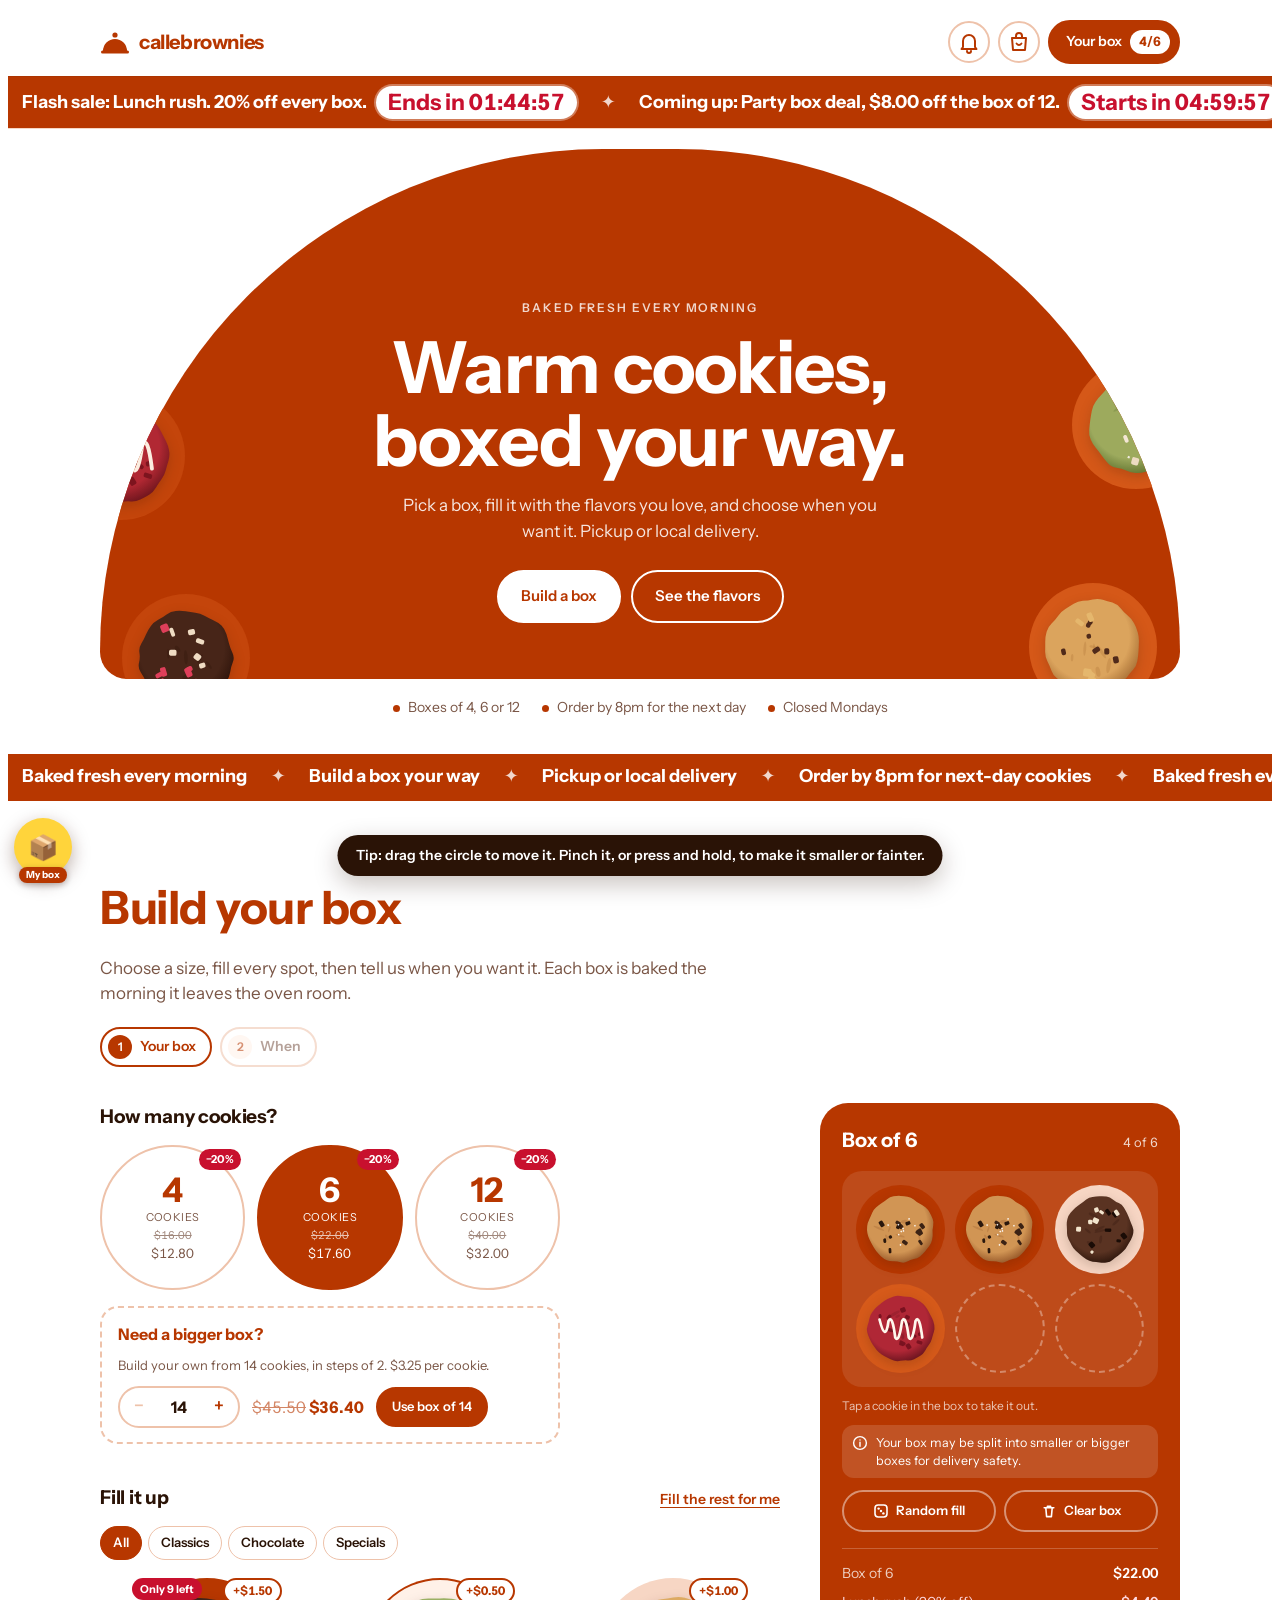
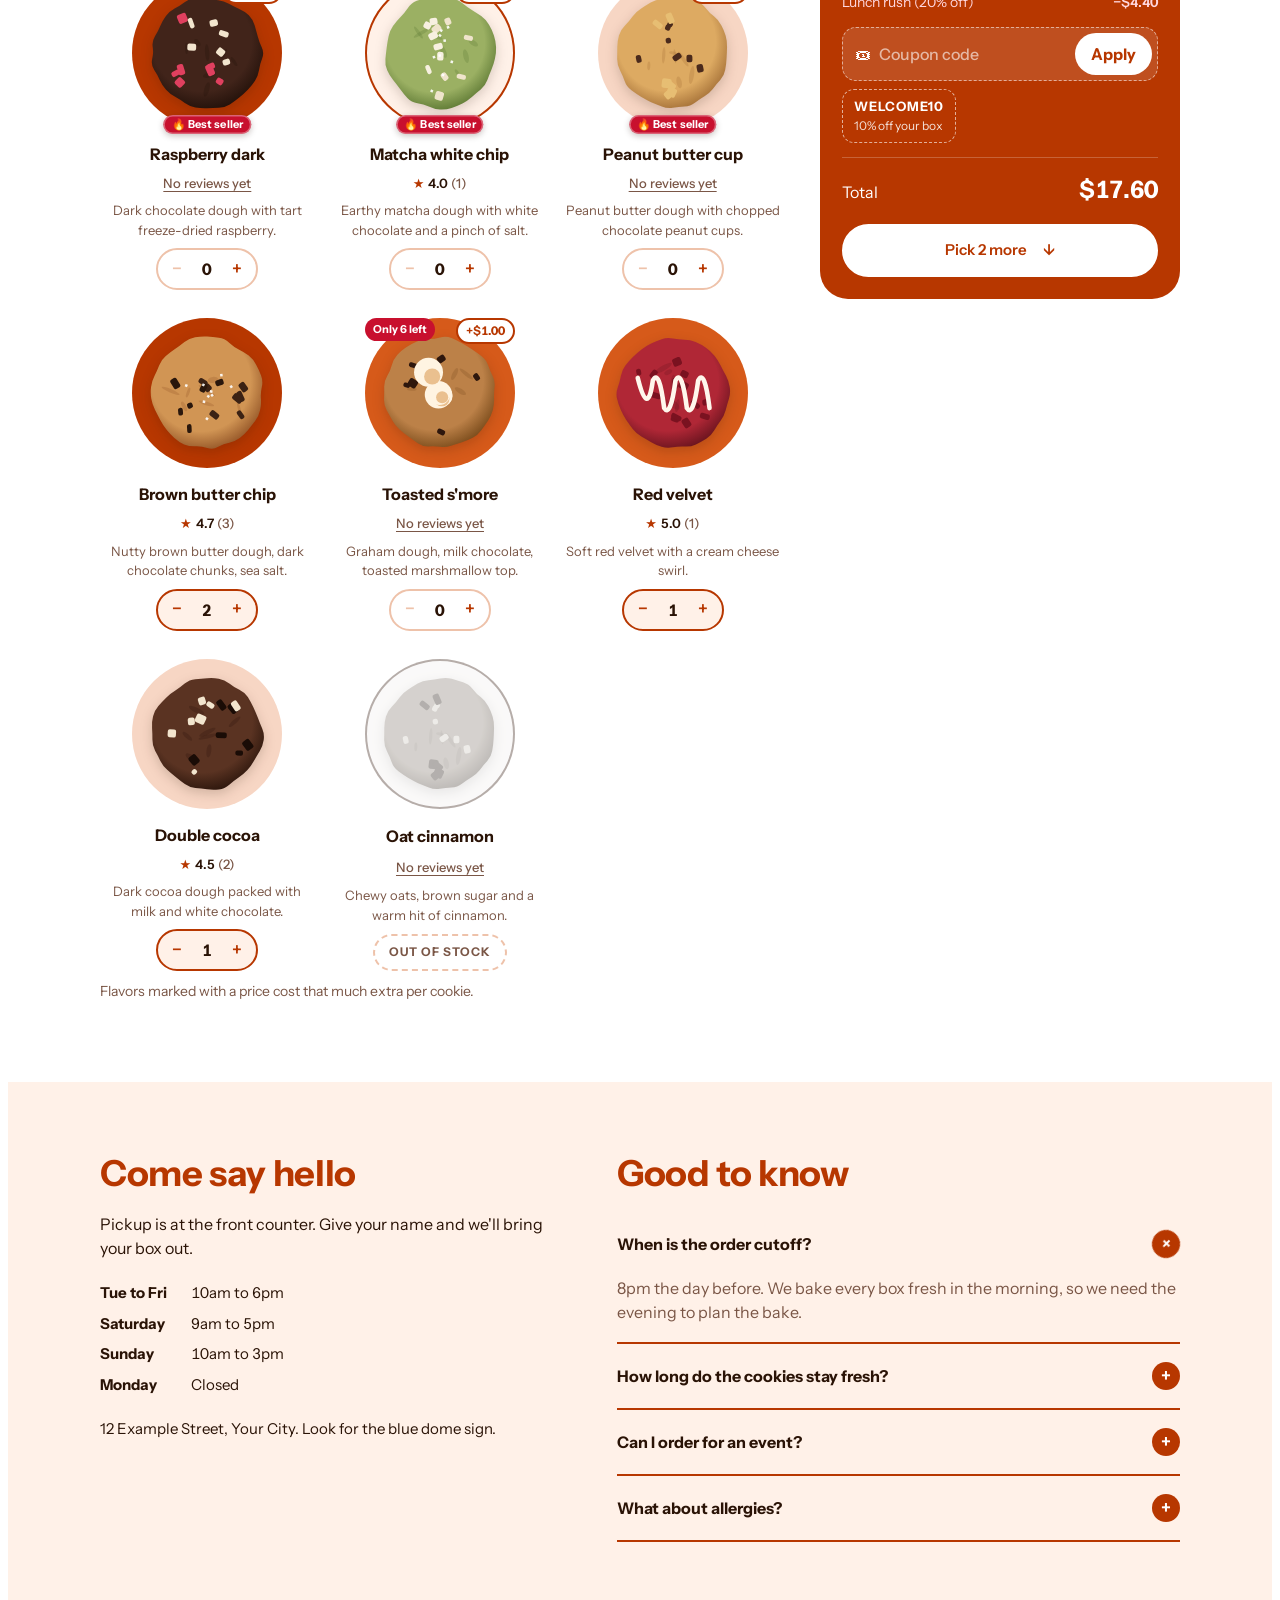
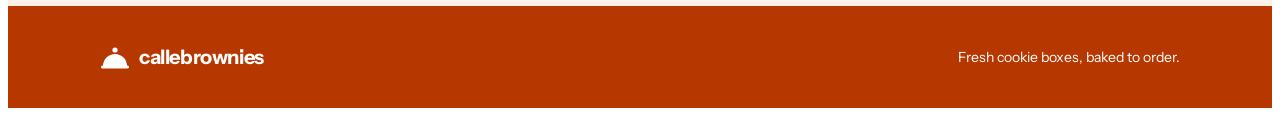
==== commit f4909582: "Brand colour #B73700 instead of blue, white background kept Main blue becomes #B73700; its lighter s" ====
--- a/site/index.html
+++ b/site/index.html
@@ -3,7 +3,7 @@
 <head>
 <meta charset="utf-8">
 <meta name="viewport" content="width=device-width, initial-scale=1">
-<meta name="theme-color" content="#000096">
+<meta name="theme-color" content="#B73700">
 <meta name="referrer" content="strict-origin-when-cross-origin">
 <title>Callebrownies Cookie Boxes</title>
 <link rel="icon" href="data:image/svg+xml,%3Csvg xmlns='http://www.w3.org/2000/svg' viewBox='0 0 32 32'%3E%3Ccircle cx='16' cy='16' r='15' fill='%23000096'/%3E%3C/svg%3E">
--- a/site/styles.css
+++ b/site/styles.css
@@ -1,12 +1,12 @@
 :root{
-  --blue:#000096;
-  --blue-2:#2328C8;
-  --ink:#0B0B45;
-  --muted:#55578C;
-  --ice:#EEF0FF;
-  --ice-2:#D9DCFA;
+  --blue:#B73700;
+  --blue-2:#D65A1A;
+  --ink:#2A1306;
+  --muted:#7A5646;
+  --ice:#FFF1E8;
+  --ice-2:#F7D6C4;
   --white:#FFFFFF;
-  --line:#C9CCF2;
+  --line:#EEC2AA;
   --red:#C8102E;
   --display:"Unbounded","Arial Black",system-ui,sans-serif;
   --body:"Instrument Sans",system-ui,-apple-system,"Segoe UI",sans-serif;
@@ -96,9 +96,9 @@
 
 /* Plate + cookie */
 .plate{display:grid;place-items:center;border-radius:50%;aspect-ratio:1;width:100%;container-type:inline-size}
-.plate svg{width:var(--ck,84%);height:var(--ck,84%);display:block;filter:drop-shadow(0 4px 6px rgba(0,0,40,.18))}
-.plate .ph{width:var(--ck,84%);height:var(--ck,84%);display:block;border-radius:50%;object-fit:cover;box-shadow:0 4px 10px rgba(0,0,40,.22);user-select:none;-webkit-user-drag:none}
-.plate .ph.cut{border-radius:0;object-fit:contain;box-shadow:none;filter:drop-shadow(0 4px 6px rgba(0,0,40,.25))}
+.plate svg{width:var(--ck,84%);height:var(--ck,84%);display:block;filter:drop-shadow(0 4px 6px rgba(40,14,0,.18))}
+.plate .ph{width:var(--ck,84%);height:var(--ck,84%);display:block;border-radius:50%;object-fit:cover;box-shadow:0 4px 10px rgba(40,14,0,.22);user-select:none;-webkit-user-drag:none}
+.plate .ph.cut{border-radius:0;object-fit:contain;box-shadow:none;filter:drop-shadow(0 4px 6px rgba(40,14,0,.25))}
 .plate .ini{font-family:var(--display);font-weight:800;font-size:clamp(11px,30cqw,44px);line-height:1;color:var(--blue);letter-spacing:-.02em}
 .plate.dark .ini{color:var(--white)}
 .noimg-t{display:-webkit-box;-webkit-line-clamp:3;-webkit-box-orient:vertical;overflow:hidden;font-weight:700;font-size:13px;line-height:1.2;text-align:center;color:var(--white);overflow-wrap:anywhere;padding:2px}
@@ -139,7 +139,7 @@
 .size s{font-size:11px;opacity:.7;display:block}
 .size small{font-size:11px;color:var(--muted);letter-spacing:.04em}
 .size .saletag{position:absolute;top:2px;right:2px;background:var(--red);color:var(--white);font-size:11px;font-weight:700;border-radius:var(--r-pill);padding:2px 7px}
-.marq{--mbg:#000096;--mfg:#fff;--msz:18px;--mfont:var(--display);background:var(--mbg);color:var(--mfg);font-family:var(--mfont);font-size:var(--msz);line-height:1.2;overflow:hidden;white-space:nowrap;padding:.7em 0;margin:28px 0 8px}
+.marq{--mbg:#B73700;--mfg:#fff;--msz:18px;--mfont:var(--display);background:var(--mbg);color:var(--mfg);font-family:var(--mfont);font-size:var(--msz);line-height:1.2;overflow:hidden;white-space:nowrap;padding:.7em 0;margin:28px 0 8px}
 .marq .track{display:flex;width:max-content;animation:mq var(--mdur,30s) linear infinite;will-change:transform}
 .marq:hover .track{animation-play-state:paused}
 .marq .set{display:flex;align-items:center;flex:none}
@@ -187,7 +187,7 @@
 @keyframes bagring{0%{transform:scale(.9);opacity:.8}100%{transform:scale(1.35);opacity:0}}
 .bellbtn.ring svg{transform-origin:50% 10%;animation:bellring 2.8s ease-in-out infinite}
 @keyframes bellring{0%,60%,100%{transform:rotate(0)}66%{transform:rotate(18deg)}72%{transform:rotate(-16deg)}78%{transform:rotate(11deg)}84%{transform:rotate(-7deg)}90%{transform:rotate(3deg)}}
-.bell-pop{position:fixed;z-index:70;top:calc(env(safe-area-inset-top,0px) + 64px);right:16px;width:min(390px,calc(100vw - 32px));max-height:min(78vh,600px);display:flex;flex-direction:column;background:var(--white);border:1.5px solid var(--line);border-radius:24px;box-shadow:0 18px 50px rgba(0,0,60,.25);overflow:hidden;animation:pppop .3s cubic-bezier(.2,1.3,.4,1) both;transform-origin:top right}
+.bell-pop{position:fixed;z-index:70;top:calc(env(safe-area-inset-top,0px) + 64px);right:16px;width:min(390px,calc(100vw - 32px));max-height:min(78vh,600px);display:flex;flex-direction:column;background:var(--white);border:1.5px solid var(--line);border-radius:24px;box-shadow:0 18px 50px rgba(60,20,0,.25);overflow:hidden;animation:pppop .3s cubic-bezier(.2,1.3,.4,1) both;transform-origin:top right}
 .bell-h{display:flex;justify-content:space-between;align-items:center;padding:16px 16px 8px 18px;color:var(--ink);font-size:22px;font-family:var(--display)}
 .bell-h .x{width:36px;height:36px;font-size:15px}
 .bell-tabs{display:flex;gap:8px;flex-wrap:wrap;padding:6px 16px 10px}
@@ -206,7 +206,7 @@
 .bell-ch{font-size:22px;color:var(--blue);font-weight:700}
 .bell-code{display:inline-block;justify-self:start;border:1.5px dashed var(--blue);border-radius:10px;padding:4px 10px;font-weight:700;color:var(--blue);font-size:13px;margin-top:2px}
 .card.hl{animation:cardhl 2.4s ease-out}
-@keyframes cardhl{0%,30%{box-shadow:0 0 0 4px var(--blue),0 0 24px rgba(0,0,150,.45)}100%{box-shadow:0 0 0 0 transparent}}
+@keyframes cardhl{0%,30%{box-shadow:0 0 0 4px var(--blue),0 0 24px rgba(183,55,0,.45)}100%{box-shadow:0 0 0 0 transparent}}
 .bell-empty{padding:26px 16px;text-align:center;color:var(--muted);font-size:14px}
 .bagn{position:absolute;top:-6px;right:-4px;min-width:20px;height:20px;border-radius:10px;background:var(--red);color:#fff;font-size:11px;font-weight:700;display:grid;place-items:center;padding:0 5px}
 @media (max-width:520px){.top-actions{gap:6px}}
@@ -361,7 +361,7 @@
 .cpn-f:focus-within{border-style:solid;border-color:var(--white)}
 .cpn-b{border:0;background:var(--white);color:var(--blue);font-weight:700;border-radius:99px;padding:9px 16px;cursor:pointer}
 .cpn-ap{display:flex;align-items:center;justify-content:space-between;gap:8px;background:#fff;color:#0A6B34;border-radius:14px;padding:9px 12px;font-size:14px;font-weight:600;animation:cpnin .35s ease}
-.cpn-ap button{border:0;background:transparent;color:#5b5b7a;font-size:16px;cursor:pointer;padding:2px 6px}
+.cpn-ap button{border:0;background:transparent;color:#6E564A;font-size:16px;cursor:pointer;padding:2px 6px}
 @keyframes cpnin{from{transform:scale(.92);opacity:0}to{transform:none;opacity:1}}
 .cpn-m{margin:0;font-size:13px;font-weight:600;color:#FFD7DE}.cpn-m.ok{color:#C9F7DA}
 .cpn-ch{display:flex;flex-wrap:wrap;gap:8px}
@@ -407,7 +407,7 @@
 }
 
 /* Checkout sheet */
-.sheet{position:fixed;inset:0;z-index:60;background:rgba(0,0,40,.55);display:grid;place-items:end center;padding-top:40px}
+.sheet{position:fixed;inset:0;z-index:60;background:rgba(40,14,0,.55);display:grid;place-items:end center;padding-top:40px}
 @media (min-width:700px){.sheet{place-items:center;padding:24px}}
 .sheet-card{background:var(--white);width:100%;max-width:560px;max-height:100%;overflow:auto;border-radius:28px 28px 0 0;padding:24px 20px calc(24px + env(safe-area-inset-bottom,0px))}
 @media (min-width:700px){.sheet-card{border-radius:28px;padding:28px}}
@@ -443,11 +443,11 @@
 .dn-cd .cd{font-size:32px;line-height:1.1;color:var(--dn-cd,#C8102E)}
 .dn-pay{position:relative;overflow:hidden;width:100%;max-width:340px;font-size:17px;padding:16px 26px;background:var(--dn-acc,var(--blue));border-color:var(--dn-acc,var(--blue));animation:dnpulse 1.7s ease-in-out infinite}
 .dn-pay::after{content:"";position:absolute;top:0;left:-60%;width:35%;height:100%;background:linear-gradient(100deg,transparent,rgba(255,255,255,.55),transparent);transform:skewX(-20deg);animation:dnshine 2.8s infinite}
-@keyframes dnpulse{0%,100%{transform:scale(1);box-shadow:0 6px 18px rgba(0,0,150,.25),0 0 0 0 color-mix(in srgb,var(--dn-acc,#000096) 50%,transparent)}50%{transform:scale(1.04);box-shadow:0 10px 24px rgba(0,0,150,.3),0 0 0 12px transparent}}
+@keyframes dnpulse{0%,100%{transform:scale(1);box-shadow:0 6px 18px rgba(183,55,0,.25),0 0 0 0 color-mix(in srgb,var(--dn-acc,#B73700) 50%,transparent)}50%{transform:scale(1.04);box-shadow:0 10px 24px rgba(183,55,0,.3),0 0 0 12px transparent}}
 @keyframes dnshine{0%,55%{left:-60%}100%{left:130%}}
 .dn-track{font-weight:700;color:var(--dn-acc,var(--blue))}
 .al-stack{position:fixed;bottom:14px;right:14px;z-index:130;display:grid;gap:10px;width:min(370px,calc(100vw - 28px));pointer-events:none}
-.al-card{pointer-events:auto;background:#fff;border:1.5px solid var(--line);border-left:7px solid var(--blue);border-radius:16px;box-shadow:0 14px 40px rgba(0,0,60,.28);padding:12px 14px;display:grid;gap:8px;animation:alin .45s cubic-bezier(.2,1.4,.4,1) both}
+.al-card{pointer-events:auto;background:#fff;border:1.5px solid var(--line);border-left:7px solid var(--blue);border-radius:16px;box-shadow:0 14px 40px rgba(60,20,0,.28);padding:12px 14px;display:grid;gap:8px;animation:alin .45s cubic-bezier(.2,1.4,.4,1) both}
 .al-card.proof{border-left-color:#E07B00}.al-card.complaint{border-left-color:var(--red);animation:alin .45s cubic-bezier(.2,1.4,.4,1) both,alshake .6s .45s 2}
 @keyframes alin{from{transform:translateY(40px) scale(.9);opacity:0}}
 @keyframes alshake{0%,100%{transform:translateX(0)}25%{transform:translateX(-5px)}75%{transform:translateX(5px)}}
@@ -496,16 +496,16 @@
 .pmimg{max-width:240px;width:100%;max-height:300px;object-fit:contain;border-radius:10px;display:block}
 .pmcard{border:1.5px solid var(--line);border-radius:16px;padding:14px;display:grid;gap:10px;background:var(--white)}
 .pmtop{display:flex;gap:10px;align-items:center}.pmtop .in{flex:1;min-width:0}
-.pp-pop{position:fixed;inset:0;z-index:100;background:rgba(0,0,40,.55);display:grid;place-items:center;padding:20px}
+.pp-pop{position:fixed;inset:0;z-index:100;background:rgba(40,14,0,.55);display:grid;place-items:center;padding:20px}
 .pp-fx{position:absolute;inset:0;pointer-events:none;overflow:hidden}
-.pp-card{position:relative;background:var(--pp-bg,#fff);color:var(--pp-ink,#0B0B45);border-radius:28px;padding:26px 22px 22px;max-width:380px;width:100%;text-align:center;display:grid;gap:12px;justify-items:center;box-shadow:0 20px 60px rgba(0,0,40,.35);animation:pppop .55s cubic-bezier(.2,1.4,.4,1) both}
+.pp-card{position:relative;background:var(--pp-bg,#fff);color:var(--pp-ink,#2A1306);border-radius:28px;padding:26px 22px 22px;max-width:380px;width:100%;text-align:center;display:grid;gap:12px;justify-items:center;box-shadow:0 20px 60px rgba(40,14,0,.35);animation:pppop .55s cubic-bezier(.2,1.4,.4,1) both}
 @keyframes pppop{from{transform:scale(.6) translateY(30px);opacity:0}}
-.pp-card h3{color:var(--pp-acc,#000096);font-size:24px;margin:0}
+.pp-card h3{color:var(--pp-acc,#B73700);font-size:24px;margin:0}
 .pp-card p{margin:0;line-height:1.5;color:inherit}
 .pp-emoji{font-size:56px;line-height:1;transform-origin:70% 80%;animation:ppwave 1.3s ease-in-out infinite}
 @keyframes ppwave{0%,100%{transform:rotate(-10deg)}50%{transform:rotate(12deg) translateY(-4px)}}
 .pp-img{max-width:210px;max-height:180px;object-fit:contain;display:block;animation:pop .7s .1s cubic-bezier(.2,1.5,.4,1) both}
-.pp-card .btn{width:100%;background:var(--pp-acc,#000096);border-color:var(--pp-acc,#000096);color:#fff;font-size:16px;padding:15px 22px}
+.pp-card .btn{width:100%;background:var(--pp-acc,#B73700);border-color:var(--pp-acc,#B73700);color:#fff;font-size:16px;padding:15px 22px}
 #storeView.th-only>:not(#sheet):not(#ppPop){display:none!important}
 .thck{display:flex;gap:10px;flex-wrap:wrap;align-items:center}
 .thck .th{position:relative}.thck .th img{width:48px;height:48px;object-fit:contain;border:1px solid var(--ice-2);border-radius:10px;background:var(--ice);display:block}
@@ -572,7 +572,7 @@
 .spill.live::before{content:"";width:7px;height:7px;border-radius:50%;background:var(--red);animation:blink 1.2s infinite}
 @keyframes blink{50%{opacity:.25}}
 .spill.scheduled{background:var(--ice);color:var(--blue)}
-.spill.ended{background:#ECEDF3;color:#4D4F70}
+.spill.ended{background:#F3EDEA;color:#5E4438}
 .af{display:grid;gap:5px;font-size:12px;font-weight:700;color:var(--muted);letter-spacing:.02em;min-width:0}
 .in{width:100%;border:1.5px solid var(--line);border-radius:10px;padding:9px 11px;background:var(--white);font-size:14px;font-weight:500;color:var(--ink);min-width:0}
 .in:focus{border-color:var(--blue);outline:none}
@@ -632,10 +632,10 @@
 .dl dt{color:var(--muted)}
 .dl dd{margin:0;font-weight:600;overflow-wrap:anywhere}
 .dsec h4{margin:0 0 8px;font-size:12px;color:var(--muted);text-transform:uppercase;letter-spacing:.08em}
-.toast{position:fixed;left:50%;bottom:calc(24px + env(safe-area-inset-bottom,0px));transform:translateX(-50%);background:var(--ink);color:var(--white);padding:10px 18px;border-radius:999px;font-weight:600;font-size:14px;z-index:100;box-shadow:0 8px 24px rgba(0,0,40,.25)}
-
-#sbLoading{position:fixed;left:50%;top:76px;transform:translateX(-50%);z-index:250;background:#fff;color:var(--ink,#0B0B45);border:1.5px solid var(--blue,#000096);border-radius:999px;padding:9px 16px;display:flex;gap:12px;align-items:center;font-size:14px;box-shadow:0 8px 24px rgba(0,0,150,.18);max-width:calc(100vw - 32px)}
-#sbLoading button{border:0;background:var(--blue,#000096);color:#fff;border-radius:999px;padding:6px 12px;font-weight:600;cursor:pointer}
+.toast{position:fixed;left:50%;bottom:calc(24px + env(safe-area-inset-bottom,0px));transform:translateX(-50%);background:var(--ink);color:var(--white);padding:10px 18px;border-radius:999px;font-weight:600;font-size:14px;z-index:100;box-shadow:0 8px 24px rgba(40,14,0,.25)}
+
+#sbLoading{position:fixed;left:50%;top:76px;transform:translateX(-50%);z-index:250;background:#fff;color:var(--ink,#2A1306);border:1.5px solid var(--blue,#B73700);border-radius:999px;padding:9px 16px;display:flex;gap:12px;align-items:center;font-size:14px;box-shadow:0 8px 24px rgba(183,55,0,.18);max-width:calc(100vw - 32px)}
+#sbLoading button{border:0;background:var(--blue,#B73700);color:#fff;border-radius:999px;padding:6px 12px;font-weight:600;cursor:pointer}
 
 .bgcol .in{max-width:120px}
 
@@ -644,7 +644,7 @@
 
 /* ---- flavor badges (small, noticeable, lively) ---- */
 .bdgs{position:absolute;left:50%;bottom:-6px;transform:translateX(-50%);z-index:2;display:flex;flex-direction:column;align-items:center;gap:3px;pointer-events:none;width:max-content;max-width:118%}
-.bdg{position:relative;display:inline-flex;align-items:center;gap:3px;overflow:hidden;font-weight:800;font-size:11px;line-height:1;letter-spacing:.01em;padding:4px 8px 4px;border-radius:999px;white-space:nowrap;box-shadow:0 2px 6px rgba(0,0,40,.25),inset 0 0 0 1.5px rgba(255,255,255,.35)}
+.bdg{position:relative;display:inline-flex;align-items:center;gap:3px;overflow:hidden;font-weight:800;font-size:11px;line-height:1;letter-spacing:.01em;padding:4px 8px 4px;border-radius:999px;white-space:nowrap;box-shadow:0 2px 6px rgba(40,14,0,.25),inset 0 0 0 1.5px rgba(255,255,255,.35)}
 @media (max-width:420px){.bdg{font-size:10px;padding:3px 7px}}
 .bdg.fx-shine::after{content:"";position:absolute;top:0;left:-60%;width:40%;height:100%;background:linear-gradient(100deg,transparent,rgba(255,255,255,.75),transparent);transform:skewX(-20deg);animation:bdgShine 2.6s ease-in-out infinite}
 @keyframes bdgShine{0%,55%{left:-60%}100%{left:130%}}
@@ -653,7 +653,7 @@
 .bdg.fx-bounce{animation:bdgBounce 2.2s ease-in-out infinite}
 @keyframes bdgBounce{0%,60%,100%{transform:translateY(0)}70%{transform:translateY(-4px)}80%{transform:translateY(0)}88%{transform:translateY(-2px)}}
 .bdg.fx-glow{animation:bdgGlow 1.8s ease-in-out infinite}
-@keyframes bdgGlow{0%,100%{box-shadow:0 2px 6px rgba(0,0,40,.25),0 0 0 0 rgba(255,200,60,0)}50%{box-shadow:0 2px 6px rgba(0,0,40,.25),0 0 10px 3px rgba(255,200,60,.75)}}
+@keyframes bdgGlow{0%,100%{box-shadow:0 2px 6px rgba(40,14,0,.25),0 0 0 0 rgba(255,200,60,0)}50%{box-shadow:0 2px 6px rgba(40,14,0,.25),0 0 10px 3px rgba(255,200,60,.75)}}
 .bdg.fx-wiggle{animation:bdgWiggle 2.4s ease-in-out infinite}
 @keyframes bdgWiggle{0%,70%,100%{transform:rotate(0)}75%{transform:rotate(-6deg)}80%{transform:rotate(6deg)}85%{transform:rotate(-4deg)}90%{transform:rotate(3deg)}}
 @media (prefers-reduced-motion:reduce){.bdg,.bdg::after{animation:none!important}}
@@ -661,7 +661,7 @@
 .rvlock{display:grid;gap:4px;margin-top:16px;background:var(--ice);border-radius:14px;padding:12px 14px;font-size:14px;color:var(--muted)}
 .rvlock b{color:var(--ink)}
 .rv-h .vf{font-size:11px;font-weight:700;color:#0A6B34;background:#E3F6EA;border-radius:999px;padding:1px 7px}
-.rnpop{position:fixed;left:50%;bottom:calc(96px + env(safe-area-inset-bottom));transform:translateX(-50%);z-index:60;width:min(440px,calc(100% - 24px));display:grid;grid-template-columns:auto 1fr;gap:4px 12px;align-items:center;background:var(--white);color:var(--ink);border:2px solid var(--blue);border-radius:20px;padding:12px 14px;box-shadow:0 12px 30px rgba(0,0,60,.25);animation:rnIn .35s ease-out}
+.rnpop{position:fixed;left:50%;bottom:calc(96px + env(safe-area-inset-bottom));transform:translateX(-50%);z-index:60;width:min(440px,calc(100% - 24px));display:grid;grid-template-columns:auto 1fr;gap:4px 12px;align-items:center;background:var(--white);color:var(--ink);border:2px solid var(--blue);border-radius:20px;padding:12px 14px;box-shadow:0 12px 30px rgba(60,20,0,.25);animation:rnIn .35s ease-out}
 .rnpop[hidden]{display:none}
 .rnpop .rn-ic{font-size:26px;grid-row:span 2}
 .rnpop .rn-tx{display:grid;gap:2px;font-size:14px}.rnpop .rn-tx span{color:var(--muted);font-size:13px}
@@ -737,12 +737,12 @@
 
 /* simplified flavor rows */
 .prow.simple .pfoot .left{display:flex;flex-wrap:wrap;gap:8px;align-items:center}
-.prow.simple.editing{border-color:var(--blue);box-shadow:0 0 0 2px rgba(0,0,150,.12)}
+.prow.simple.editing{border-color:var(--blue);box-shadow:0 0 0 2px rgba(183,55,0,.12)}
 .pe-photo .plate{width:110px;height:110px}
 
 /* time slots */
 .slotrow .note{margin-left:auto}.slotrow .ghost{flex:0 0 auto}
-.sd-card{text-align:center;max-width:380px}.sd-card .sdmsg{font-size:17px;line-height:1.5;margin:6px 0 20px;color:var(--ink,#000096)}.sd-card .btn{min-width:140px}
+.sd-card{text-align:center;max-width:380px}.sd-card .sdmsg{font-size:17px;line-height:1.5;margin:6px 0 20px;color:var(--ink,#B73700)}.sd-card .btn{min-width:140px}
 
 /* top banner: slides + shapes */
 .dome .hm .hs{position:absolute;inset:0;background-size:cover;background-position:center;opacity:0;transition:opacity .9s ease}
@@ -767,8 +767,8 @@
 /* check-your-details pop-up (checkout) */
 .sheet.center{place-items:center;padding:16px}
 .cw-card{max-width:400px;text-align:center;border-radius:28px!important;padding:26px 22px 22px!important;animation:cwIn .45s cubic-bezier(.2,1.4,.4,1) both}
-.cw-card h3{font-family:var(--display);font-size:22px;margin:14px 0 8px;color:var(--blue,#000096)}
-.cw-card p{margin:0 0 18px;line-height:1.5;color:var(--ink,#0B0B45)}
+.cw-card h3{font-family:var(--display);font-size:22px;margin:14px 0 8px;color:var(--blue,#B73700)}
+.cw-card p{margin:0 0 18px;line-height:1.5;color:var(--ink,#2A1306)}
 .cw-ring{width:84px;height:84px;margin:0 auto;border-radius:50%;display:grid;place-items:center;background:#FFF4D6;box-shadow:0 0 0 0 rgba(255,184,0,.55);animation:cwPulse 1.6s ease-out infinite}
 .cw-emo{font-size:44px;line-height:1;display:inline-block;animation:cwWiggle 1.2s ease-in-out infinite;transform-origin:50% 80%}
 .cw-act{display:grid;gap:10px}.cw-act .btn{width:100%;min-height:50px}
@@ -791,24 +791,24 @@
 
 /* Gifts under the coupon box */
 .giftwrap{display:grid;gap:10px;margin-top:12px}
-.gb{position:relative;border-radius:16px;padding:14px 14px 12px;color:var(--gi);background:linear-gradient(110deg,var(--gb) 0%,color-mix(in srgb,var(--gb) 62%,#fff) 50%,var(--gb) 100%);background-size:220% 100%;overflow:hidden;box-shadow:0 6px 18px rgba(0,0,60,.25)}
+.gb{position:relative;border-radius:16px;padding:14px 14px 12px;color:var(--gi);background:linear-gradient(110deg,var(--gb) 0%,color-mix(in srgb,var(--gb) 62%,#fff) 50%,var(--gb) 100%);background-size:220% 100%;overflow:hidden;box-shadow:0 6px 18px rgba(60,20,0,.25)}
 .gb.fx-shine{animation:gbsweep 3.2s linear infinite}
 .gb.fx-pulse{animation:gbpulse 1.8s ease-in-out infinite}
 @keyframes gbsweep{from{background-position:120% 0}to{background-position:-120% 0}}
-@keyframes gbpulse{0%,100%{box-shadow:0 0 0 0 color-mix(in srgb,var(--gb) 70%,transparent),0 6px 18px rgba(0,0,60,.25)}50%{box-shadow:0 0 0 8px color-mix(in srgb,var(--gb) 0%,transparent),0 6px 18px rgba(0,0,60,.25)}}
+@keyframes gbpulse{0%,100%{box-shadow:0 0 0 0 color-mix(in srgb,var(--gb) 70%,transparent),0 6px 18px rgba(60,20,0,.25)}50%{box-shadow:0 0 0 8px color-mix(in srgb,var(--gb) 0%,transparent),0 6px 18px rgba(60,20,0,.25)}}
 .gtag{display:inline-block;background:#C8102E;color:#fff;font-size:11px;font-weight:800;letter-spacing:.04em;text-transform:uppercase;border-radius:99px;padding:2px 9px;margin-right:8px;animation:gtagb 1.6s ease-in-out infinite}
 @keyframes gtagb{0%,100%{transform:rotate(-3deg) scale(1)}50%{transform:rotate(3deg) scale(1.08)}}
 .gb .gt{font-size:15px}
 .gb .gs{margin:6px 0 8px;font-size:13px;opacity:.85}
 .gl{display:flex;flex-wrap:wrap;gap:8px}
-.gc{display:inline-flex;align-items:center;gap:7px;background:rgba(255,255,255,.75);color:#000096;border-radius:99px;padding:4px 12px 4px 4px;font-weight:700;font-size:13px}
+.gc{display:inline-flex;align-items:center;gap:7px;background:rgba(255,255,255,.75);color:#B73700;border-radius:99px;padding:4px 12px 4px 4px;font-weight:700;font-size:13px}
 .gc img{width:30px;height:30px;border-radius:50%;object-fit:cover}
 .gc i{width:30px;height:30px;border-radius:50%;display:grid;place-items:center;background:#fff;font-style:normal}
 .gc.rnd i,.gcard.rnd i{animation:gdice 1.4s ease-in-out infinite}
 .gh{display:flex;flex-wrap:wrap;align-items:center;gap:4px 0}
 .gend{margin-left:auto;font-size:12px;font-weight:700;opacity:.85}.gend .cd{font-variant-numeric:tabular-nums}
 .gl.big{gap:10px}
-.gcard{display:flex;align-items:center;gap:10px;flex:1 1 150px;min-width:0;background:rgba(255,255,255,.88);color:#000096;border-radius:14px;padding:6px 12px 6px 6px}
+.gcard{display:flex;align-items:center;gap:10px;flex:1 1 150px;min-width:0;background:rgba(255,255,255,.88);color:#B73700;border-radius:14px;padding:6px 12px 6px 6px}
 .gcard img,.gcard i{width:52px;height:52px;flex:none;border-radius:12px;object-fit:cover;display:grid;place-items:center;background:#fff;font-style:normal;font-size:24px}
 .gcard b{flex:1;min-width:0;font-size:14px;overflow-wrap:anywhere}
 .gcard em{flex:none;font-style:normal;font-weight:800;font-size:11px;letter-spacing:.04em;background:#0A6B34;color:#fff;border-radius:99px;padding:3px 9px}
@@ -817,14 +817,14 @@
 .gc.sm{font-size:11px;padding:2px 9px 2px 2px}.gc.sm img,.gc.sm i{width:22px;height:22px}
 .gpool{display:flex;flex-wrap:wrap;gap:6px;width:100%;margin-top:2px;opacity:.9}
 @keyframes gdice{0%,100%{transform:rotate(-12deg)}50%{transform:rotate(12deg) scale(1.1)}}
-.dsec .gl .gc{background:#EEF0FF}
+.dsec .gl .gc{background:#FFF1E8}
 @media (prefers-reduced-motion:reduce){.gb,.gtag,.gc.rnd i,.gcard.rnd i{animation:none!important}}
 
 /* checkout: courier choice */
 .bsbox{border:1.5px dashed var(--line);border-radius:14px;padding:12px}
 .bsrow{position:relative}
 .bsrow input{width:100%}
-.bslist{position:absolute;z-index:5;left:0;right:0;top:100%;background:var(--white);border:1.5px solid var(--line);border-radius:12px;box-shadow:0 10px 30px rgba(0,0,60,.18);max-height:220px;overflow:auto}
+.bslist{position:absolute;z-index:5;left:0;right:0;top:100%;background:var(--white);border:1.5px solid var(--line);border-radius:12px;box-shadow:0 10px 30px rgba(60,20,0,.18);max-height:220px;overflow:auto}
 .bslist button{display:block;width:100%;text-align:left;padding:10px 12px;background:none;border:0;border-bottom:1px solid var(--ice-2);font:inherit;cursor:pointer}
 .bslist button:hover{background:var(--ice)}
 .bsbtns{display:flex;flex-wrap:wrap;gap:8px;margin-top:8px}
@@ -838,7 +838,7 @@
 
 /* courier row in the box panel */
 .bscbtn{font:inherit;font-weight:700;border-radius:99px;padding:6px 12px;border:2px solid rgba(255,255,255,.6);background:rgba(255,255,255,.12);color:inherit;cursor:pointer;text-align:right}
-.bscour.need .bscbtn{background:#FFE066;color:#000096;border-color:#FFE066;animation:bsglow 1.8s ease-in-out infinite,bswig 4s ease-in-out infinite}
+.bscour.need .bscbtn{background:#FFE066;color:#B73700;border-color:#FFE066;animation:bsglow 1.8s ease-in-out infinite,bswig 4s ease-in-out infinite}
 .bscour.nudge .bscbtn{background:#C8102E;color:#fff;border-color:#fff;animation:bsshake .45s ease-in-out 4,bsblink .3s step-end 6}
 @keyframes bsglow{0%,100%{box-shadow:0 0 0 0 rgba(255,224,102,.75)}50%{box-shadow:0 0 0 8px rgba(255,224,102,0)}}
 @keyframes bswig{0%,86%,100%{transform:rotate(0)}89%{transform:rotate(-4deg)}92%{transform:rotate(4deg)}95%{transform:rotate(-2deg)}}
@@ -869,23 +869,23 @@
 .oc-b.ownm.nudge{animation:bsshake .45s ease-in-out 3}
 
 /* gifts: strip under the box sizes, pop-up, and the magic box in the "proof sent" pop-up */
-.gifthint{display:flex;align-items:center;gap:10px;margin-top:12px;padding:10px 12px;border-radius:14px;background:#FFF3C4;color:#000096;border:1.5px dashed #D9A800;font-size:13px;font-weight:700}
+.gifthint{display:flex;align-items:center;gap:10px;margin-top:12px;padding:10px 12px;border-radius:14px;background:#FFF3C4;color:#B73700;border:1.5px dashed #D9A800;font-size:13px;font-weight:700}
 .gifthint[hidden]{display:none}
 .gifthint.inl{margin-top:10px}
 .gifthint .ic{font-size:20px}.gifthint .t{flex:1;min-width:0}
-.gifthint-b{border:0;background:#000096;color:#fff;border-radius:99px;padding:8px 14px;font-weight:800;font-size:13px;white-space:nowrap;cursor:pointer;animation:gbtnp 1.8s ease-in-out infinite}
+.gifthint-b{border:0;background:#B73700;color:#fff;border-radius:99px;padding:8px 14px;font-weight:800;font-size:13px;white-space:nowrap;cursor:pointer;animation:gbtnp 1.8s ease-in-out infinite}
 @keyframes gbtnp{0%,100%{transform:scale(1)}50%{transform:scale(1.06)}}
-.gbsee{margin-top:10px;width:100%;border:0;background:#000096;color:#fff;border-radius:99px;padding:10px 14px;font-weight:800;font-size:14px;cursor:pointer}
+.gbsee{margin-top:10px;width:100%;border:0;background:#B73700;color:#fff;border-radius:99px;padding:10px 14px;font-weight:800;font-size:14px;cursor:pointer}
 .gnote{margin:8px 0 0;font-size:11.5px;opacity:.8;line-height:1.35}
 .gsheet{position:fixed;inset:0;z-index:70;display:grid;align-items:end;justify-items:center}
 .gsheet[hidden]{display:none}
-.gs-dim{position:absolute;inset:0;background:rgba(0,0,40,.55)}
-.gs-card{position:relative;width:100%;max-width:520px;max-height:88vh;overflow:auto;background:#fff;color:#000096;border-radius:24px 24px 0 0;padding:20px 18px 22px;box-shadow:0 -10px 40px rgba(0,0,60,.35);animation:gsup .28s ease-out}
+.gs-dim{position:absolute;inset:0;background:rgba(40,14,0,.55)}
+.gs-card{position:relative;width:100%;max-width:520px;max-height:88vh;overflow:auto;background:#fff;color:#B73700;border-radius:24px 24px 0 0;padding:20px 18px 22px;box-shadow:0 -10px 40px rgba(60,20,0,.35);animation:gsup .28s ease-out}
 @keyframes gsup{from{transform:translateY(40px);opacity:0}to{transform:none;opacity:1}}
 .gs-x{position:absolute;right:14px;top:14px}
 .gs-card h3{margin:0;font-size:19px;padding-right:44px}
 .gs-sub{margin:4px 0 14px;font-size:13px;opacity:.8}
-.gs-g{display:flex;align-items:center;gap:12px;background:#EEF0FF;border-radius:16px;padding:8px 12px 8px 8px;margin-bottom:8px}
+.gs-g{display:flex;align-items:center;gap:12px;background:#FFF1E8;border-radius:16px;padding:8px 12px 8px 8px;margin-bottom:8px}
 .gs-g img,.gs-p{width:62px;height:62px;flex:none;border-radius:14px;object-fit:cover;display:grid;place-items:center;background:#fff;font-size:30px}
 .gs-g b{flex:1;min-width:0;font-size:15px;overflow-wrap:anywhere}
 .gs-g em{flex:none;font-style:normal;font-size:11px;font-weight:800;background:#0A6B34;color:#fff;border-radius:99px;padding:3px 9px}
@@ -924,13 +924,13 @@
 /* tracker: courier step, failed delivery */
 .track-l li.bad{color:#C8102E;font-weight:700}.track-l li.bad .dot{background:#C8102E;border-color:#C8102E}
 .track-l li.srch .dot{animation:trksrch 1.3s ease-in-out infinite}
-@keyframes trksrch{0%,100%{box-shadow:0 0 0 4px var(--ice)}50%{box-shadow:0 0 0 9px rgba(0,0,150,.08)}}
+@keyframes trksrch{0%,100%{box-shadow:0 0 0 4px var(--ice)}50%{box-shadow:0 0 0 9px rgba(183,55,0,.08)}}
 .track-l li small a{color:var(--blue);font-weight:700}
 @media (prefers-reduced-motion:reduce){.track-l li.srch .dot{animation:none}}
 
 /* phone bar: random / shuffle button, and the floating "show my box" circle */
 .barr{display:flex;align-items:center;gap:10px}
-.barrand{width:44px;height:44px;flex:none;border-radius:50%;border:0;padding:0;background:var(--rb-bg,#FFD43B);color:#000096;font-size:22px;line-height:1;display:grid;place-items:center;cursor:pointer;box-shadow:0 3px 10px rgba(0,0,0,.28)}
+.barrand{width:44px;height:44px;flex:none;border-radius:50%;border:0;padding:0;background:var(--rb-bg,#FFD43B);color:#B73700;font-size:22px;line-height:1;display:grid;place-items:center;cursor:pointer;box-shadow:0 3px 10px rgba(0,0,0,.28)}
 .barrand[hidden]{display:none}
 .barrand[disabled]{opacity:.5}
 .barrand:active{transform:scale(.9)}
@@ -938,13 +938,13 @@
 .barrand.fx-pulse{animation:rbpulse 1.6s ease-in-out infinite}
 @keyframes rbwig{0%,68%,100%{transform:rotate(0)}74%{transform:rotate(-16deg)}82%{transform:rotate(16deg)}90%{transform:rotate(-9deg)}}
 @keyframes rbpulse{0%,100%{transform:scale(1)}50%{transform:scale(1.13)}}
-.fab{position:fixed;left:14px;bottom:calc(88px + env(safe-area-inset-bottom,0px));z-index:45;width:var(--fab-s,58px);height:var(--fab-s,58px);opacity:var(--fab-o,1);border:0;padding:0;background:none;border-radius:50%;display:none;cursor:grab;touch-action:none;user-select:none;-webkit-user-select:none;-webkit-touch-callout:none;color:var(--fab-ink,#000096);line-height:1;transition:opacity .25s,transform .25s}
+.fab{position:fixed;left:14px;bottom:calc(88px + env(safe-area-inset-bottom,0px));z-index:45;width:var(--fab-s,58px);height:var(--fab-s,58px);opacity:var(--fab-o,1);border:0;padding:0;background:none;border-radius:50%;display:none;cursor:grab;touch-action:none;user-select:none;-webkit-user-select:none;-webkit-touch-callout:none;color:var(--fab-ink,#B73700);line-height:1;transition:opacity .25s,transform .25s}
 .fab:not([hidden]){display:block}
-.fab-pl{display:grid;place-items:center;width:100%;height:100%;border-radius:50%;box-shadow:0 6px 18px rgba(0,0,60,.35);font-size:calc(var(--fab-s,58px) * .42);overflow:hidden}
+.fab-pl{display:grid;place-items:center;width:100%;height:100%;border-radius:50%;box-shadow:0 6px 18px rgba(60,20,0,.35);font-size:calc(var(--fab-s,58px) * .42);overflow:hidden}
 .fab-ic{display:grid;place-items:center;width:100%;height:100%}
-.fab-img{width:var(--ck,84%);height:var(--ck,84%);border-radius:50%;object-fit:cover;display:block;pointer-events:none;-webkit-user-drag:none;box-shadow:0 3px 8px rgba(0,0,40,.25)}
-.fab-img.cut{border-radius:0;object-fit:contain;box-shadow:none;filter:drop-shadow(0 3px 5px rgba(0,0,40,.3))}
-.fab .fab-tx{position:absolute;left:50%;bottom:-7px;transform:translateX(-50%);display:block;font-size:max(8px,calc(var(--fab-s,58px) * .17));font-weight:800;line-height:1;padding:3px 7px;border-radius:99px;max-width:calc(var(--fab-s,58px) * 1.5);overflow:hidden;text-overflow:ellipsis;white-space:nowrap;box-shadow:0 2px 6px rgba(0,0,40,.3)}
+.fab-img{width:var(--ck,84%);height:var(--ck,84%);border-radius:50%;object-fit:cover;display:block;pointer-events:none;-webkit-user-drag:none;box-shadow:0 3px 8px rgba(40,14,0,.25)}
+.fab-img.cut{border-radius:0;object-fit:contain;box-shadow:none;filter:drop-shadow(0 3px 5px rgba(40,14,0,.3))}
+.fab .fab-tx{position:absolute;left:50%;bottom:-7px;transform:translateX(-50%);display:block;font-size:max(8px,calc(var(--fab-s,58px) * .17));font-weight:800;line-height:1;padding:3px 7px;border-radius:99px;max-width:calc(var(--fab-s,58px) * 1.5);overflow:hidden;text-overflow:ellipsis;white-space:nowrap;box-shadow:0 2px 6px rgba(40,14,0,.3)}
 .fab .fab-tx[hidden]{display:none}
 .fab.away{opacity:0;pointer-events:none;transform:scale(.7)}
 .fab.dragging{cursor:grabbing;transition:none;animation:none!important;transform:scale(1.08)}
@@ -952,23 +952,23 @@
 .fab.fx-pulse{animation:rbpulse 1.7s ease-in-out infinite}
 .fab.fx-glow{animation:fabglow 2s ease-in-out infinite}
 @keyframes fabbounce{0%,60%,100%{transform:translateY(0)}70%{transform:translateY(-10px)}80%{transform:translateY(0)}88%{transform:translateY(-5px)}}
-@keyframes fabglow{0%,100%{box-shadow:0 6px 18px rgba(0,0,60,.35),0 0 0 0 rgba(255,212,59,.7)}50%{box-shadow:0 6px 18px rgba(0,0,60,.35),0 0 0 12px rgba(255,212,59,0)}}
+@keyframes fabglow{0%,100%{box-shadow:0 6px 18px rgba(60,20,0,.35),0 0 0 0 rgba(255,212,59,.7)}50%{box-shadow:0 6px 18px rgba(60,20,0,.35),0 0 0 12px rgba(255,212,59,0)}}
 @media (min-width:901px){.fab{bottom:24px}}
 .boxpanel.boxflash{animation:boxfl 1.3s ease-out}
 @keyframes boxfl{0%{box-shadow:0 0 0 0 rgba(255,212,59,.95)}100%{box-shadow:0 0 0 22px rgba(255,212,59,0)}}
 .fabprev .fab{position:static;display:block;cursor:default;margin-bottom:8px}.fabprev .barrand{cursor:default}
 @media (prefers-reduced-motion:reduce){.barrand,.fab,.boxpanel.boxflash{animation:none!important}}
 .barrand img{width:100%;height:100%;border-radius:50%;object-fit:cover;display:block;pointer-events:none}
-.barrand img.cut{object-fit:contain;border-radius:0;filter:drop-shadow(0 2px 3px rgba(0,0,40,.3))}
-.fabtune{position:fixed;z-index:46;display:grid;gap:8px;min-width:190px;padding:12px 14px;border-radius:16px;background:#fff;color:#000096;box-shadow:0 10px 30px rgba(0,0,60,.35);font-size:13px;font-weight:700}
+.barrand img.cut{object-fit:contain;border-radius:0;filter:drop-shadow(0 2px 3px rgba(40,14,0,.3))}
+.fabtune{position:fixed;z-index:46;display:grid;gap:8px;min-width:190px;padding:12px 14px;border-radius:16px;background:#fff;color:#B73700;box-shadow:0 10px 30px rgba(60,20,0,.35);font-size:13px;font-weight:700}
 .fabtune[hidden]{display:none}
 .fabtune label{display:grid;grid-template-columns:44px 1fr;align-items:center;gap:8px}
-.fabtune input[type=range]{width:100%;accent-color:#000096}
-.fabtune button{justify-self:end;border:1.5px solid #C9CCF0;background:#fff;color:#000096;border-radius:99px;padding:4px 12px;font-weight:800;font-size:12px;cursor:pointer}
+.fabtune input[type=range]{width:100%;accent-color:#B73700}
+.fabtune button{justify-self:end;border:1.5px solid #EEC2AA;background:#fff;color:#B73700;border-radius:99px;padding:4px 12px;font-weight:800;font-size:12px;cursor:pointer}
 
 .gd-pic{width:104px;height:104px;margin:0 auto;display:grid;place-items:center}
-.gd-pic img{width:100%;height:100%;border-radius:50%;object-fit:cover;display:block;box-shadow:0 6px 16px rgba(0,0,60,.28);pointer-events:none}
-.gd-pic img.cut{border-radius:0;object-fit:contain;box-shadow:none;filter:drop-shadow(0 5px 8px rgba(0,0,60,.3))}
+.gd-pic img{width:100%;height:100%;border-radius:50%;object-fit:cover;display:block;box-shadow:0 6px 16px rgba(60,20,0,.28);pointer-events:none}
+.gd-pic img.cut{border-radius:0;object-fit:contain;box-shadow:none;filter:drop-shadow(0 5px 8px rgba(60,20,0,.3))}
 
 /* Security tab */
 .secown.on{border-color:#f2c14e;background:#fffaf0}
@@ -977,12 +977,12 @@
 .secstop.on{border-color:#d64541;background:#fff3f2}
 
 /* "Slow down" pop-up (Security tab) */
-.cw-card.sl-card{background:var(--sl-bg,#FFF4D6);color:var(--sl-ink,#0B0B45);font-family:var(--sl-font,var(--body))}
+.cw-card.sl-card{background:var(--sl-bg,#FFF4D6);color:var(--sl-ink,#2A1306);font-family:var(--sl-font,var(--body))}
 .sl-card h3{font-family:inherit;color:inherit;font-size:24px;line-height:1.15}
 .sl-card p{color:inherit}
 .sl-pic{width:120px;height:120px;margin:0 auto;display:grid;place-items:center}
 .sl-pic img{width:100%;height:100%;object-fit:contain;display:block;pointer-events:none}
-.sl-pic img.crop{border-radius:50%;object-fit:cover;box-shadow:0 6px 16px rgba(0,0,60,.28)}
+.sl-pic img.crop{border-radius:50%;object-fit:cover;box-shadow:0 6px 16px rgba(60,20,0,.28)}
 .sl-emo{font-size:76px;line-height:1;display:inline-block}
 .sl-pic.fx-bounce>*{animation:slBounce 1.1s ease-in-out infinite}
 .sl-pic.fx-wiggle>*{animation:cwWiggle 1.2s ease-in-out infinite;transform-origin:50% 80%}
@@ -993,7 +993,7 @@
 @keyframes slFloat{0%,100%{transform:translateY(-6px)}50%{transform:translateY(6px)}}
 @keyframes slPulse{0%,100%{transform:scale(1)}50%{transform:scale(1.12)}}
 @keyframes slSpin{to{transform:rotate(360deg)}}
-.sl-btn{box-sizing:border-box;position:relative;overflow:hidden;width:100%;border:0;border-radius:999px;padding:15px 24px;background:var(--sl-bb,#000096);color:var(--sl-bi,#fff);font:inherit;font-weight:800;font-size:16px;cursor:pointer;box-shadow:0 6px 16px rgba(0,0,60,.25)}
+.sl-btn{box-sizing:border-box;position:relative;overflow:hidden;width:100%;border:0;border-radius:999px;padding:15px 24px;background:var(--sl-bb,#B73700);color:var(--sl-bi,#fff);font:inherit;font-weight:800;font-size:16px;cursor:pointer;box-shadow:0 6px 16px rgba(60,20,0,.25)}
 .sl-btn span{position:relative}
 .sl-btn.bfx-shine::after{content:"";position:absolute;top:0;left:-60%;width:40%;height:100%;background:linear-gradient(100deg,transparent,rgba(255,255,255,.55),transparent);transform:skewX(-20deg);animation:slShine 2.6s ease-in-out infinite}
 .sl-btn.bfx-pulse{animation:slPulse 1.5s ease-in-out infinite}
@@ -1027,7 +1027,7 @@
 .soc-i img{width:100%;height:100%;object-fit:contain;display:block}
 .soc-i img.crop{object-fit:cover;border-radius:50%}
 .soc:hover,.soc:focus-visible{opacity:.75}
-.soc-i.prev{flex:none;width:44px;height:44px;border-radius:50%;color:var(--blue);margin-top:22px;background:var(--ice,#EEF0FF)}
+.soc-i.prev{flex:none;width:44px;height:44px;border-radius:50%;color:var(--blue);margin-top:22px;background:var(--ice,#FFF1E8)}
 .soc-i.prev svg{width:24px;height:24px}
 /* on phones the price bar and the floating box sit over the bottom of the page: leave room under the footer so nothing is covered */
 @media (max-width:900px){#siteFoot{padding-bottom:calc(180px + env(safe-area-inset-bottom,0px))}}
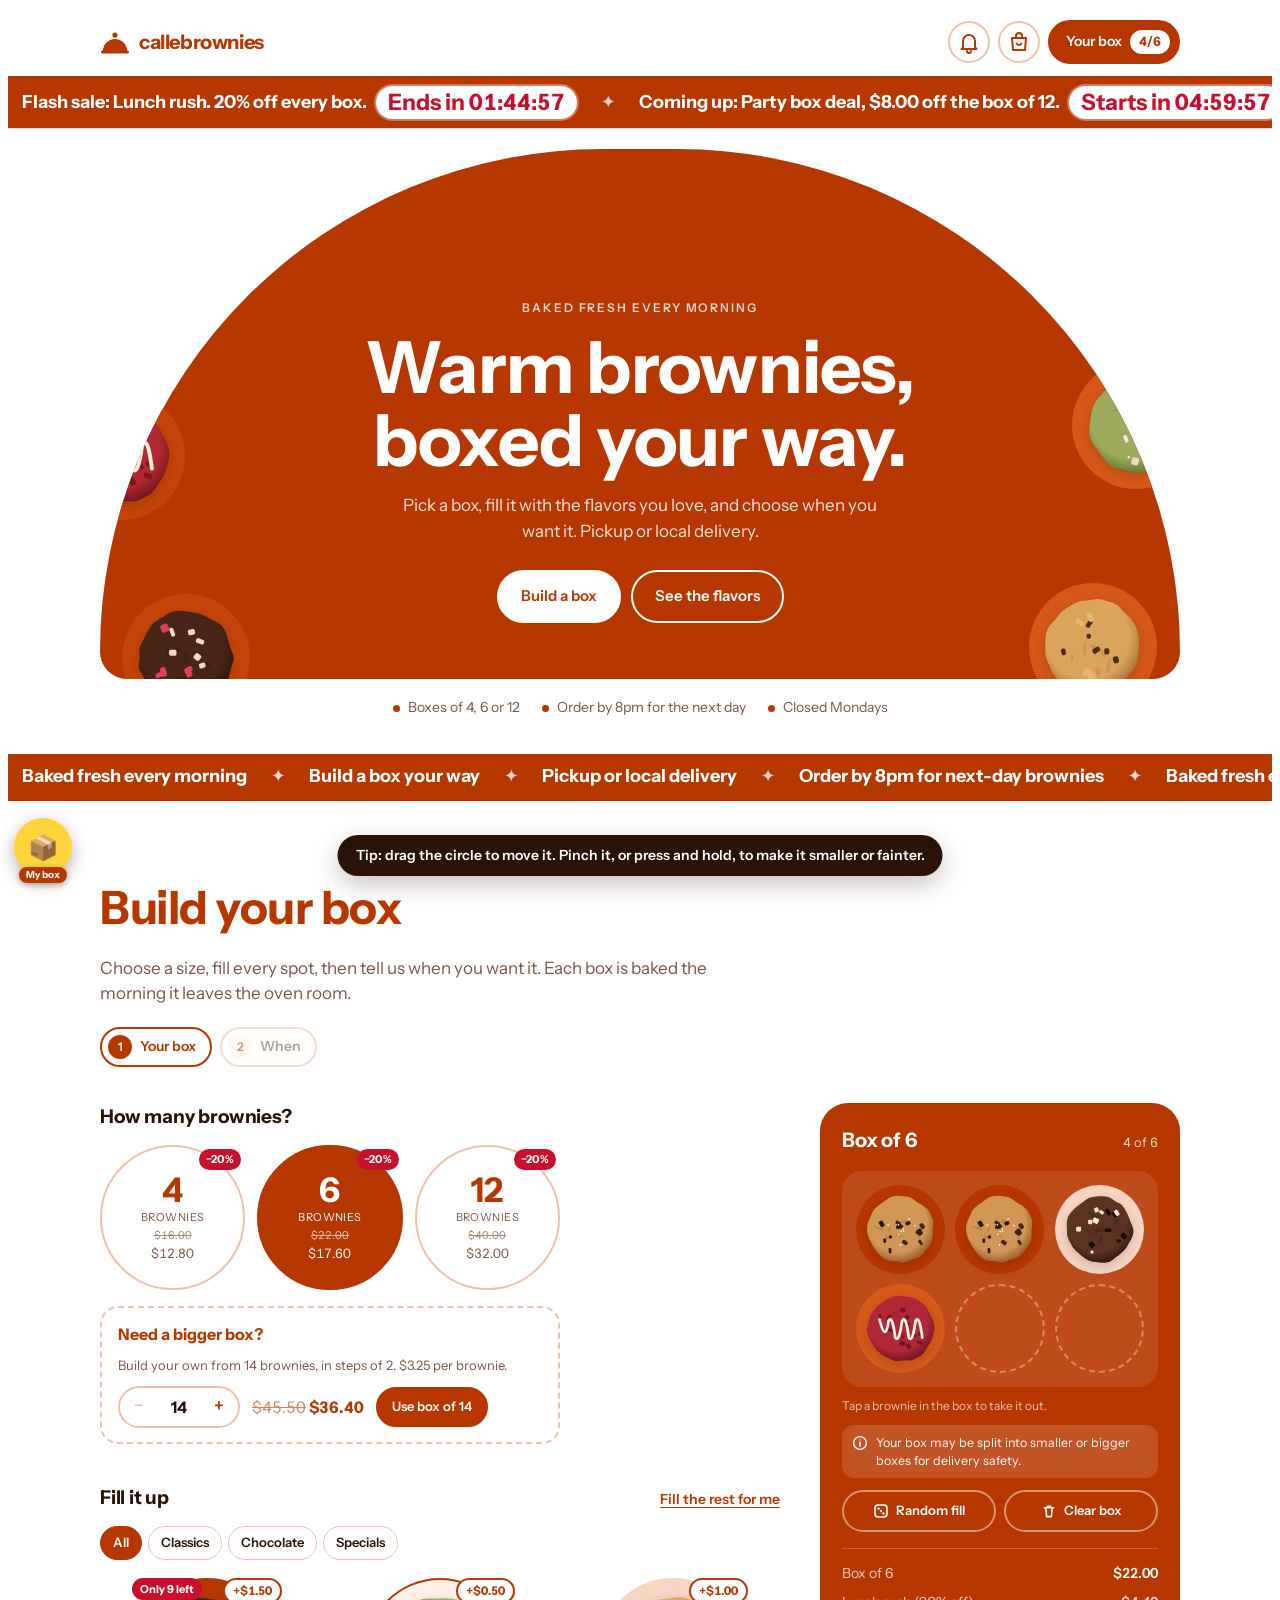
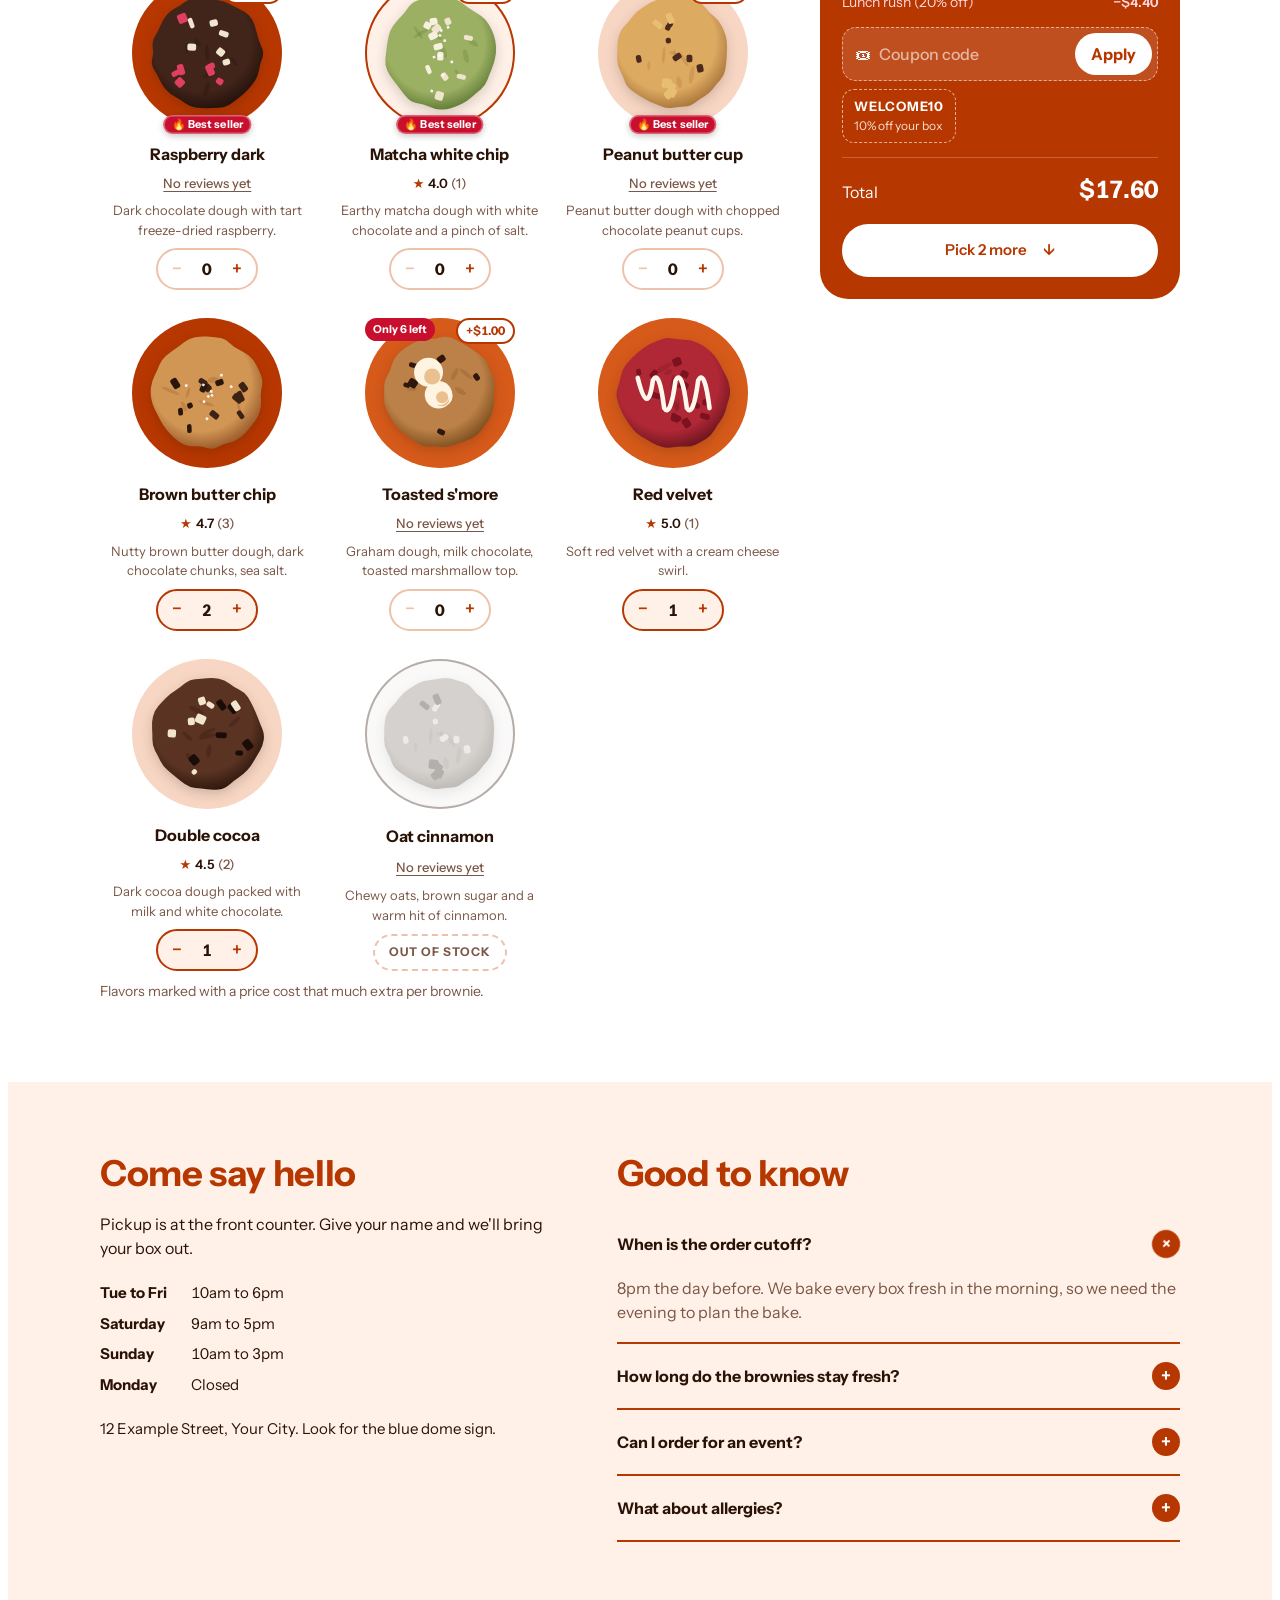
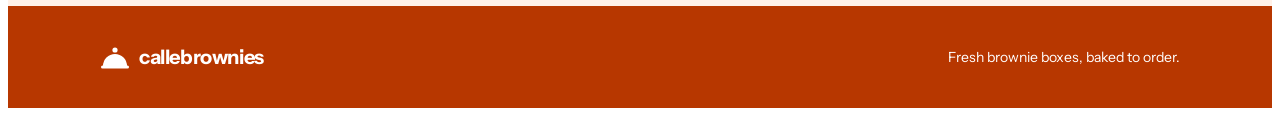
==== commit 4e1d72cd: "Say brownies instead of cookies everywhere customers and staff read it Shop, admin, messages, databa" ====
--- a/site/index.html
+++ b/site/index.html
@@ -5,7 +5,7 @@
 <meta name="viewport" content="width=device-width, initial-scale=1">
 <meta name="theme-color" content="#B73700">
 <meta name="referrer" content="strict-origin-when-cross-origin">
-<title>Callebrownies Cookie Boxes</title>
+<title>Callebrownies Brownie Boxes</title>
 <link rel="icon" href="data:image/svg+xml,%3Csvg xmlns='http://www.w3.org/2000/svg' viewBox='0 0 32 32'%3E%3Ccircle cx='16' cy='16' r='15' fill='%23000096'/%3E%3C/svg%3E">
 <link rel="preconnect" href="https://fonts.googleapis.com">
 <link rel="preconnect" href="https://fonts.gstatic.com" crossorigin>
@@ -34,7 +34,7 @@
     <div class="dome" id="dome">
       <div class="hm" id="heroMedia" aria-hidden="true"></div><div class="ho" id="heroOverlay" aria-hidden="true"></div>
       <p class="eyebrow" id="heroEyebrow">Baked fresh every morning</p>
-      <h1 id="heroTitle">Warm cookies, boxed your way.</h1>
+      <h1 id="heroTitle">Warm brownies, boxed your way.</h1>
       <p class="lede" id="heroLede">Pick a box, fill it with the flavors you love, and choose when you want it. Pickup or local delivery.</p>
       <div class="hero-ctas">
         <a class="btn btn-white" id="heroBtn1" href="#build">Build a box</a>
@@ -62,7 +62,7 @@
       <div class="build-main">
         <div id="step1">
           <div class="block">
-            <h3 class="q">How many cookies?</h3>
+            <h3 class="q">How many brownies?</h3>
             <div class="sizes" id="sizes"></div>
             <div class="gifthint" id="giftHint" hidden></div>
             <div class="custom" id="customBox" hidden></div>
@@ -74,7 +74,7 @@
             </div>
             <div class="chips catbar" id="catBar" hidden></div>
             <div class="menu" id="menuGrid"></div>
-            <p class="hint" id="xtraHint" hidden>Flavors marked with a price cost that much extra per cookie.</p>
+            <p class="hint" id="xtraHint" hidden>Flavors marked with a price cost that much extra per brownie.</p>
           </div>
         </div>
 
@@ -113,7 +113,7 @@
       <aside class="boxpanel" aria-label="Your box">
         <div class="bp-head"><h3 id="bpTitle">Box of 6</h3><span id="bpCount" class="num">0 of 6</span></div>
         <div class="slots" id="slots"></div>
-        <p class="bp-hint">Tap a cookie in the box to take it out.</p>
+        <p class="bp-hint">Tap a brownie in the box to take it out.</p>
         <p class="bp-note"><svg viewBox="0 0 20 20" aria-hidden="true"><circle cx="10" cy="10" r="8" fill="none" stroke="currentColor" stroke-width="1.8"/><path d="M10 9v5M10 6.2v.1" stroke="currentColor" stroke-width="1.8" stroke-linecap="round"/></svg><span>Your box may be split into smaller or bigger boxes for delivery safety.</span></p>
         <div class="bp-tools">
           <button class="tool" id="randBtn" type="button"><svg viewBox="0 0 20 20" aria-hidden="true"><rect x="2.5" y="2.5" width="15" height="15" rx="4" fill="none" stroke="currentColor" stroke-width="2"/><circle cx="7" cy="7" r="1.5" fill="currentColor"/><circle cx="13" cy="13" r="1.5" fill="currentColor"/><circle cx="10" cy="10" r="1.5" fill="currentColor"/></svg><span id="randLabel">Random fill</span></button>
@@ -154,7 +154,7 @@
 <footer id="siteFoot">
   <div class="wrap">
     <span class="logo"><span id="ftMark"><svg viewBox="0 0 30 24" aria-hidden="true"><path d="M3 21a12 12 0 0 1 24 0Z" fill="currentColor"/><circle cx="15" cy="5" r="2.6" fill="currentColor"/><rect x="1" y="20.5" width="28" height="3" rx="1.5" fill="currentColor"/></svg></span><span id="ftBrand">callebrownies</span></span>
-    <span><span id="ftText">Fresh cookie boxes, baked to order.</span></span>
+    <span><span id="ftText">Fresh brownie boxes, baked to order.</span></span>
   </div>
   <div class="wrap"><div class="ft-social" id="ftSocial" hidden></div></div>
 </footer>
--- a/site/styles.css
+++ b/site/styles.css
@@ -94,7 +94,7 @@
 .hero-strip{display:flex;justify-content:center;flex-wrap:wrap;gap:8px 22px;margin-top:18px;color:var(--muted);font-size:14px}
 .hero-strip span::before{content:"";display:inline-block;width:7px;height:7px;border-radius:50%;background:var(--blue);margin-right:8px;vertical-align:middle}
 
-/* Plate + cookie */
+/* Plate + brownie */
 .plate{display:grid;place-items:center;border-radius:50%;aspect-ratio:1;width:100%;container-type:inline-size}
 .plate svg{width:var(--ck,84%);height:var(--ck,84%);display:block;filter:drop-shadow(0 4px 6px rgba(40,14,0,.18))}
 .plate .ph{width:var(--ck,84%);height:var(--ck,84%);display:block;border-radius:50%;object-fit:cover;box-shadow:0 4px 10px rgba(40,14,0,.22);user-select:none;-webkit-user-drag:none}
@@ -330,7 +330,7 @@
 .slot.pop{animation:pop .5s cubic-bezier(.3,1.7,.5,1) both;animation-delay:var(--pd,0ms)}
 @keyframes pop{0%{transform:scale(0) rotate(-120deg)}100%{transform:scale(1) rotate(0)}}
 
-/* Lively cookies */
+/* Lively brownies */
 .card .plate .ck,.slot.filled .plate .ck{animation:idle 4.2s ease-in-out infinite;animation-delay:calc(var(--i,0) * -.65s)}
 .card.out .plate .ck{animation:none}
 @keyframes idle{0%,100%{transform:rotate(-5deg) translateY(0)}50%{transform:rotate(5deg) translateY(-3px)}}
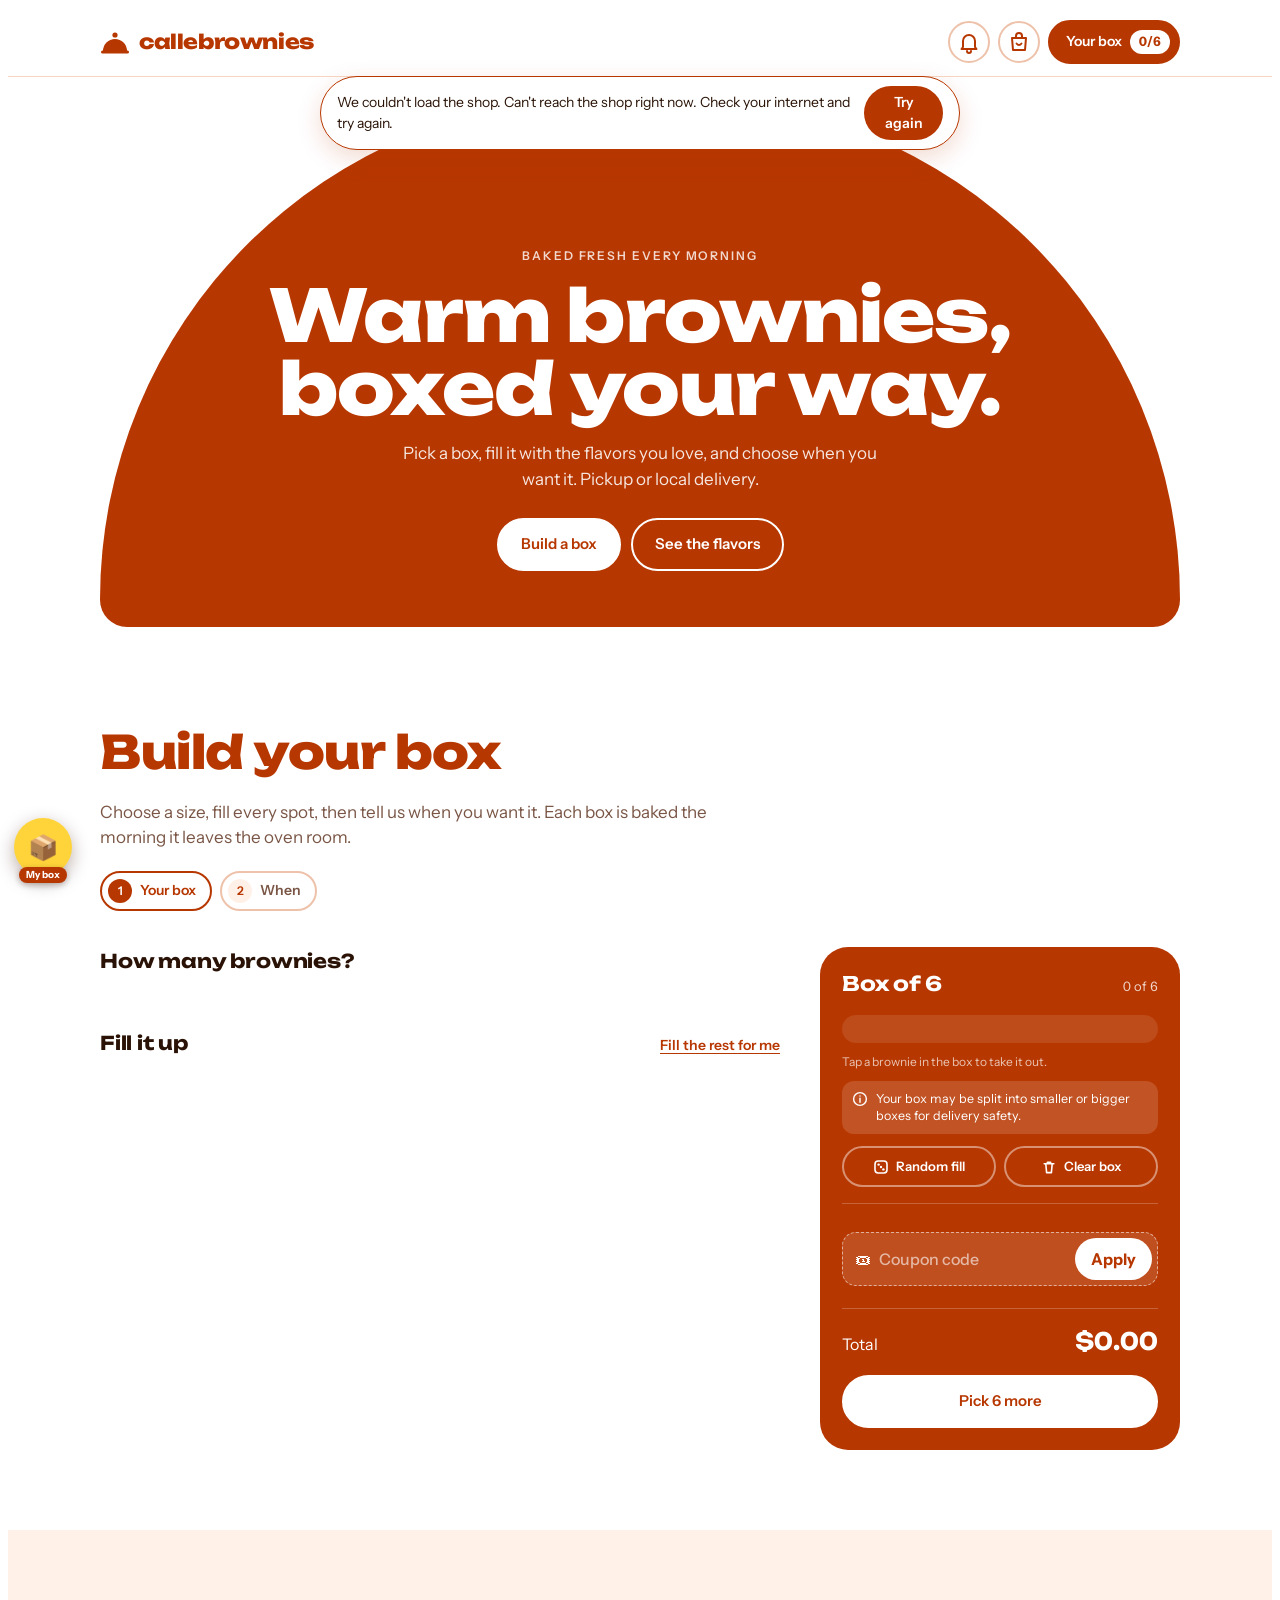
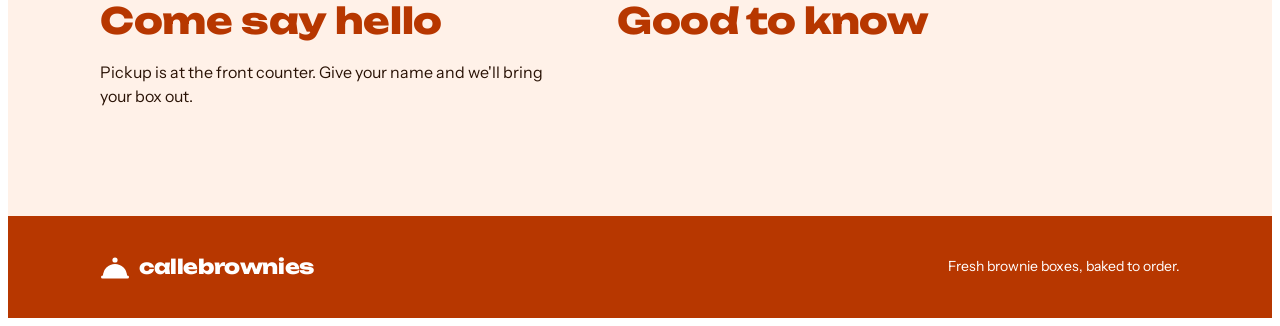
==== commit e98cf4d7: "Brownie base step before Build your box Customers choose a brownie base (Semisweet, Bittersweet) as " ====
--- a/site/index.html
+++ b/site/index.html
@@ -53,6 +53,7 @@
       <h2 id="buildTitle">Build your box</h2>
       <p id="buildIntro">Choose a size, fill every spot, then tell us when you want it. Each box is baked the morning it leaves the oven room.</p>
       <div class="steps" role="tablist">
+        <button class="step" id="tab0" type="button" hidden><i>1</i>Base</button>
         <button class="step" id="tab1" type="button" aria-current="step"><i>1</i>Your box</button>
         <button class="step" id="tab2" type="button"><i>2</i>When</button>
       </div>
@@ -60,6 +61,13 @@
 
     <div class="build-grid">
       <div class="build-main">
+        <div id="step0" hidden>
+          <div class="block">
+            <h3 class="q">Choose your brownies base</h3>
+            <div class="extras bases" id="bases"></div>
+          </div>
+        </div>
+
         <div id="step1">
           <div class="block">
             <h3 class="q">How many brownies?</h3>
